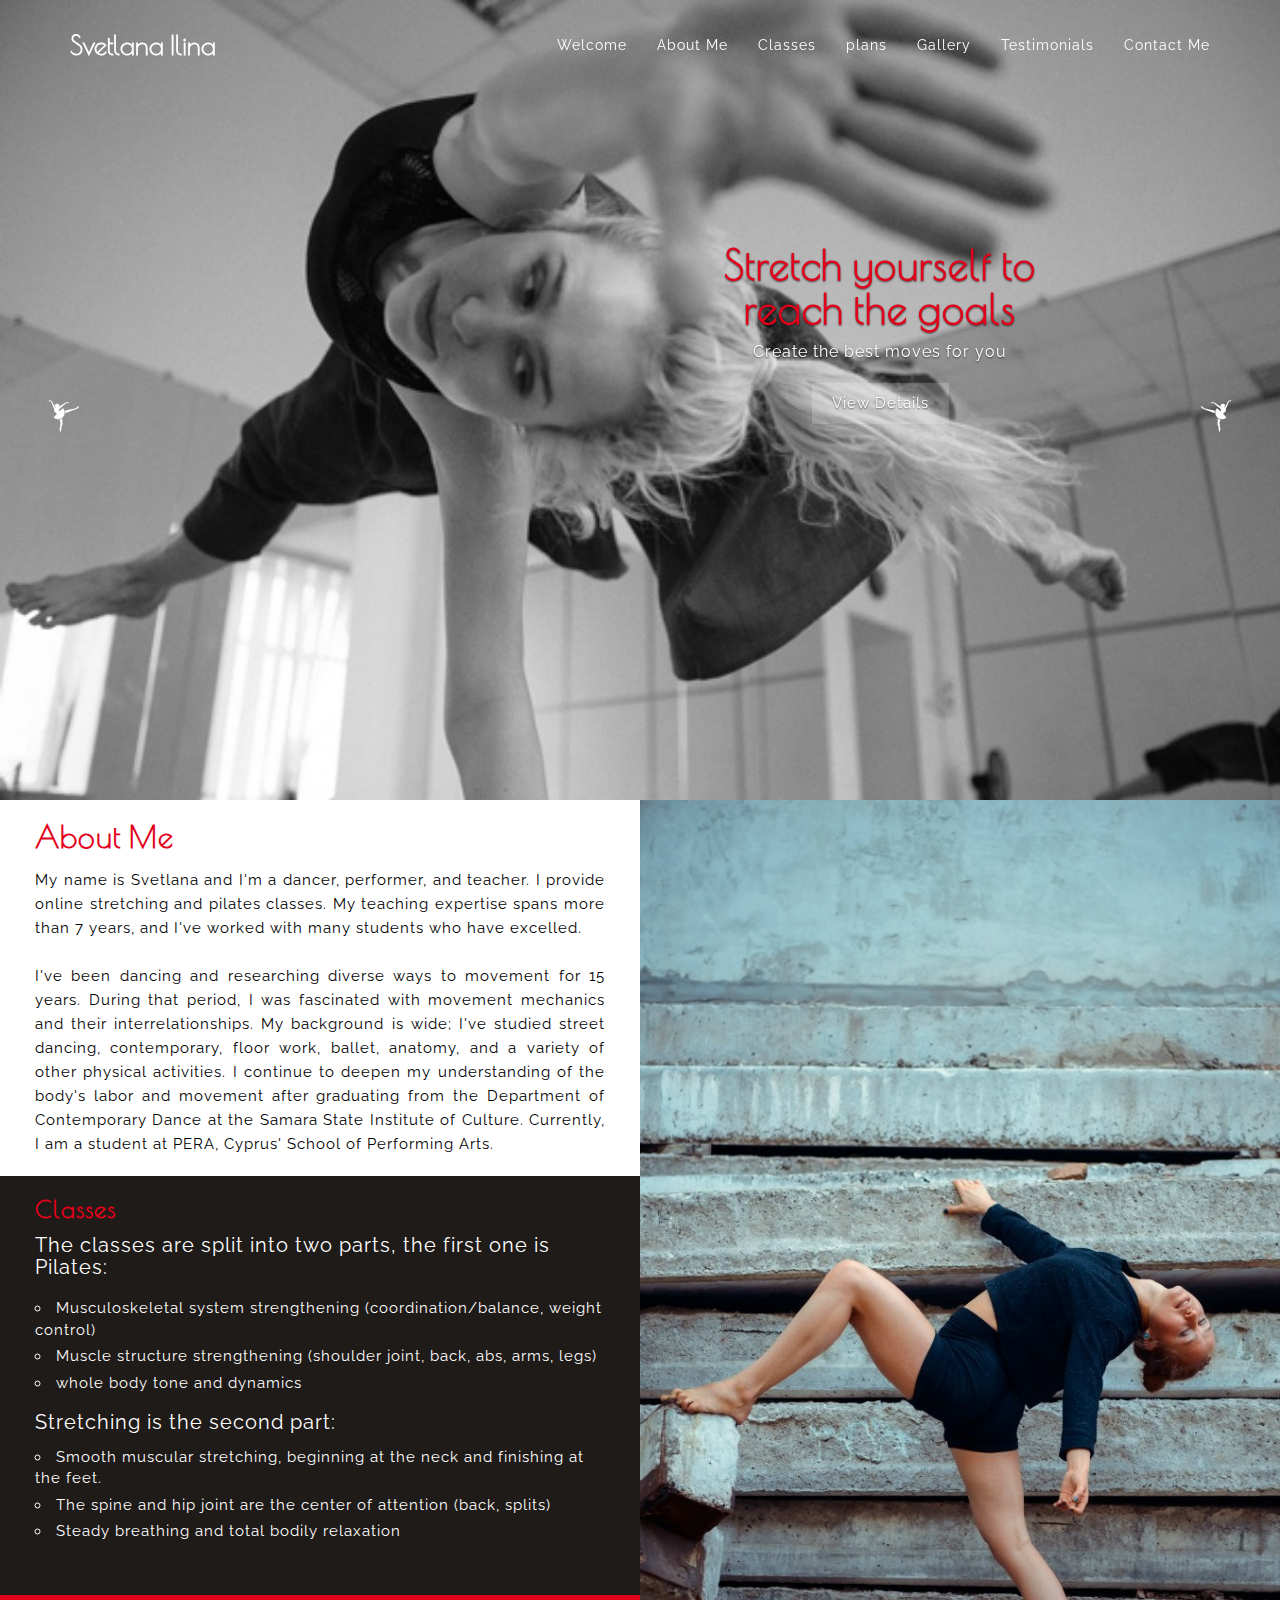
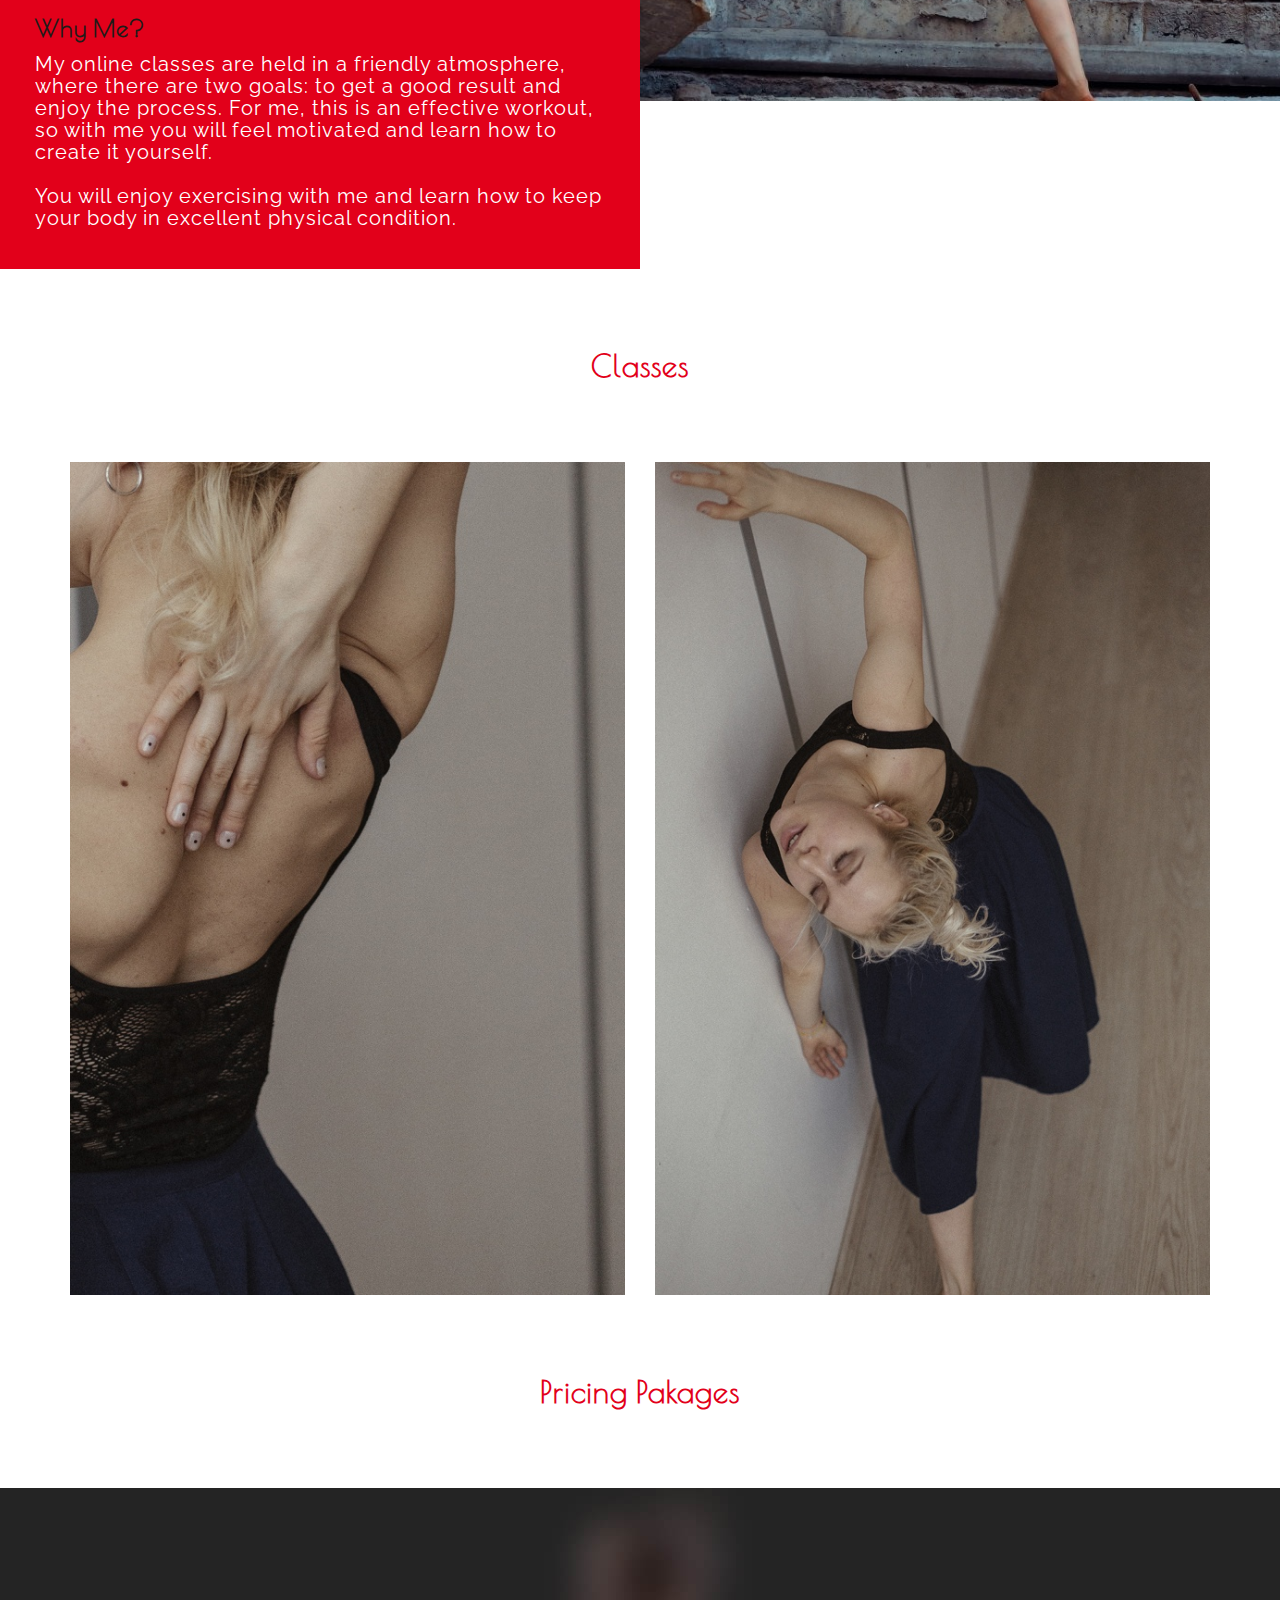
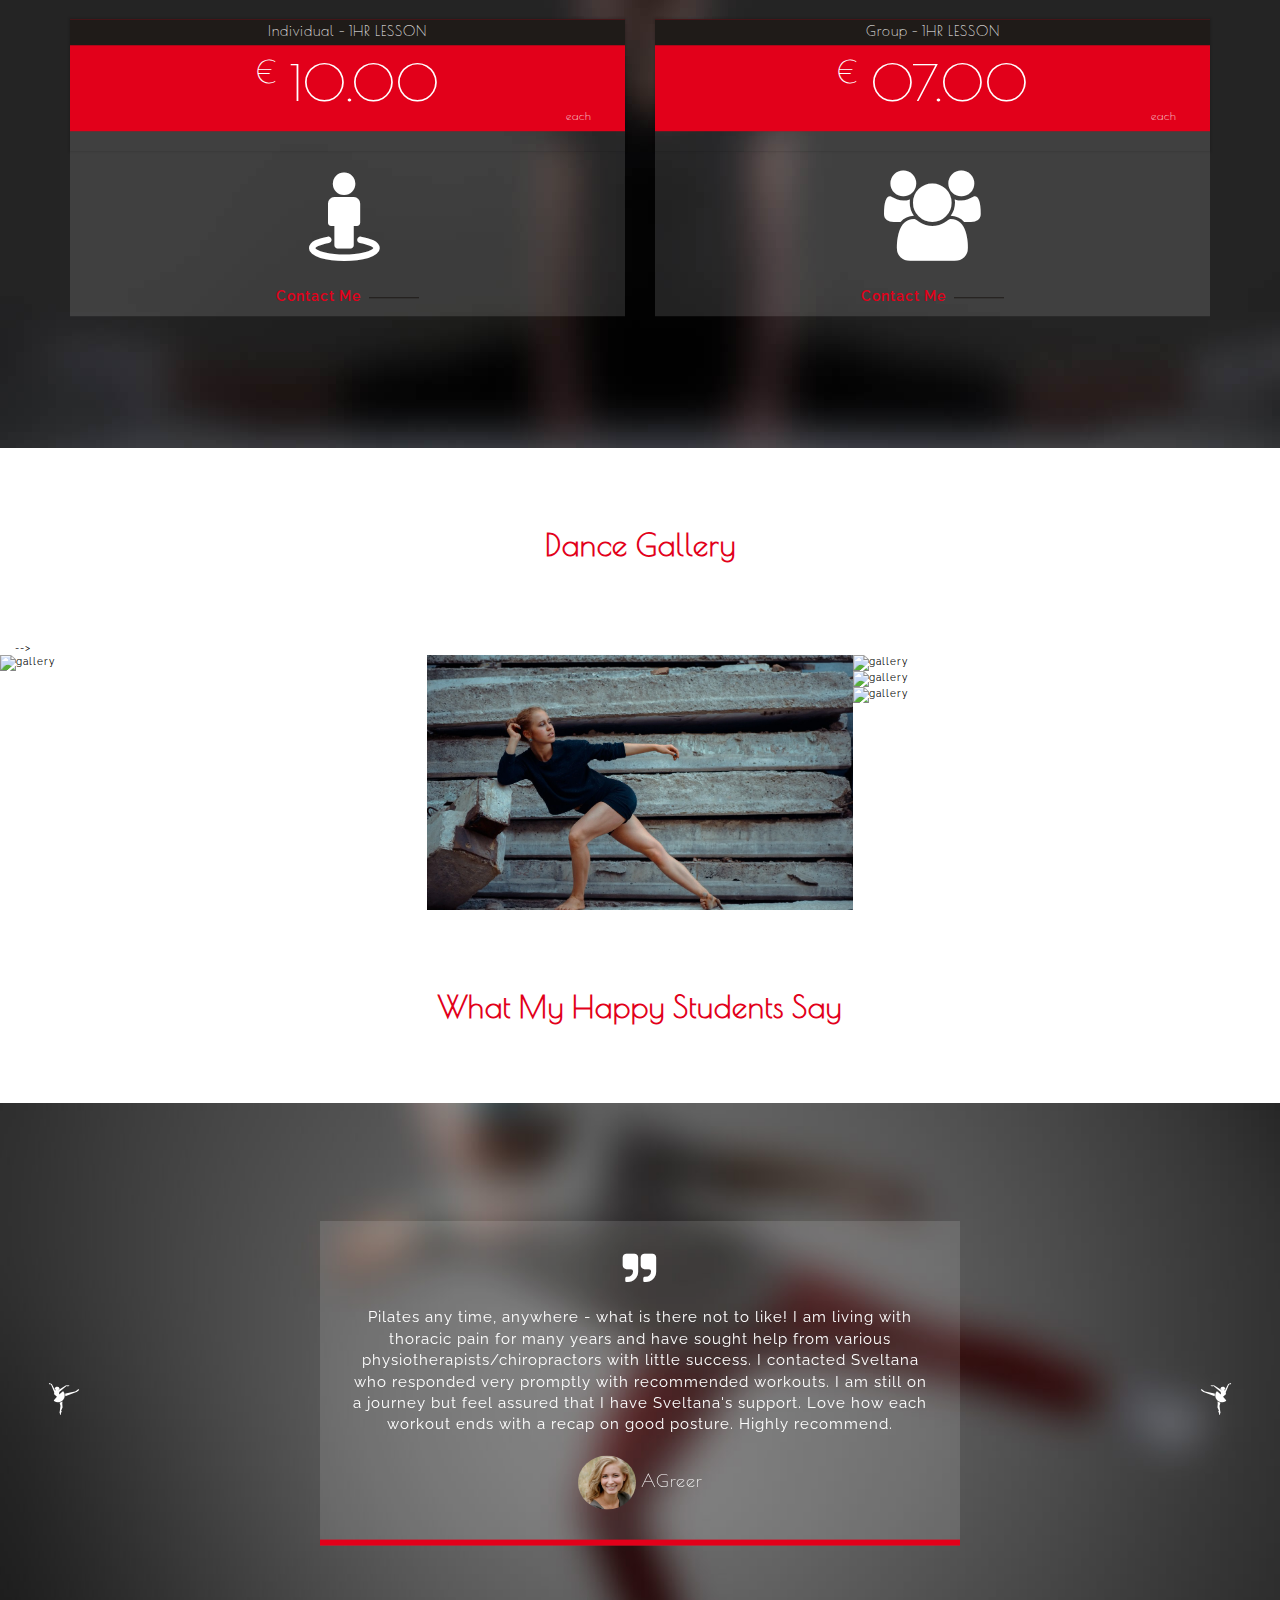
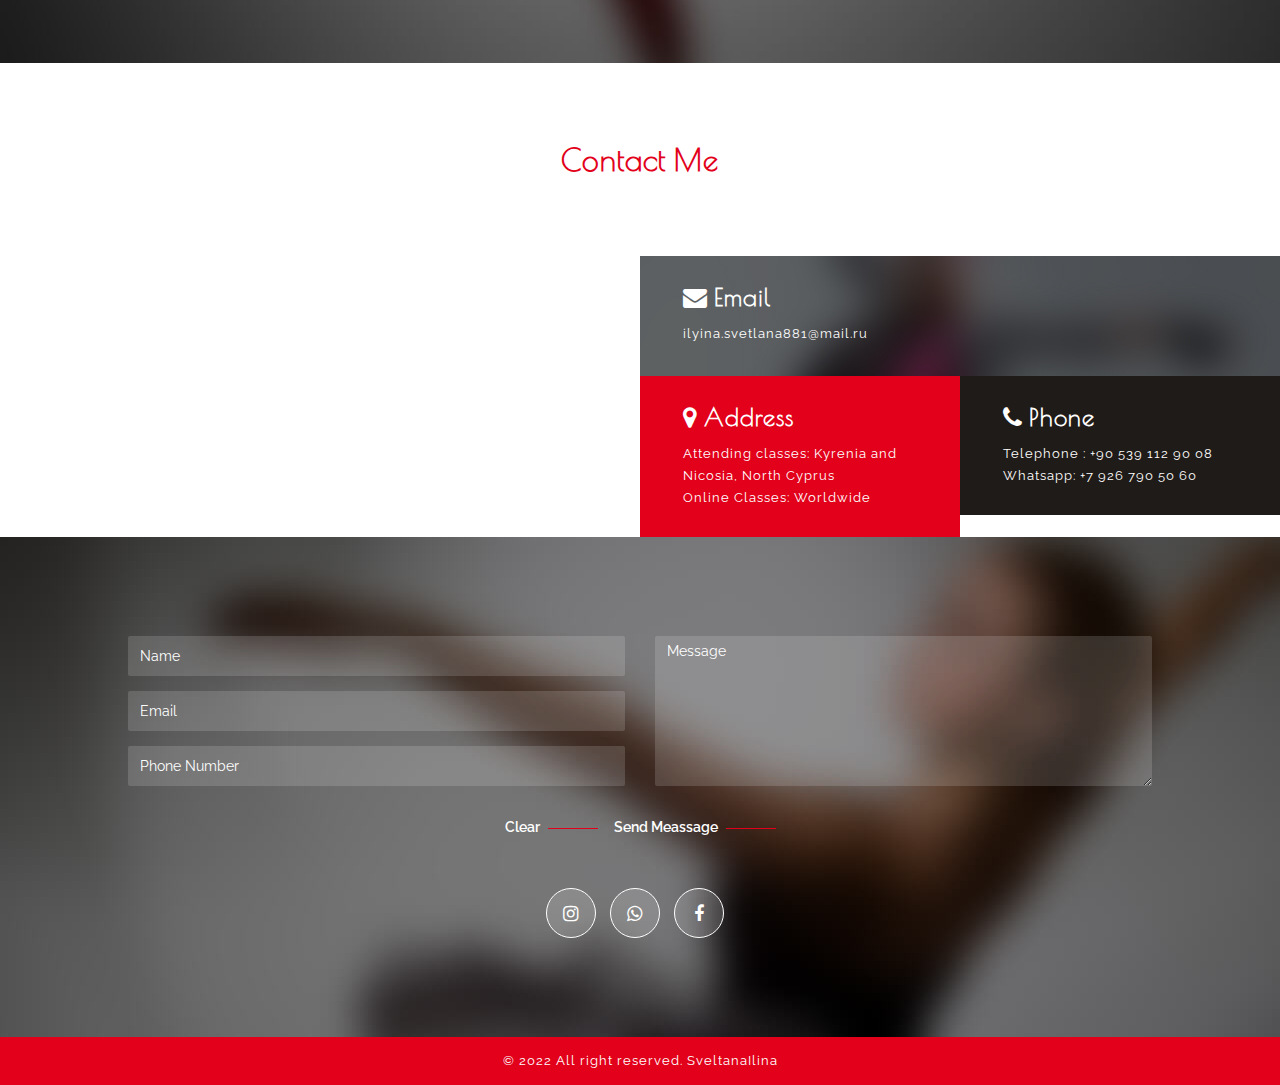
==== index.html @ 348c8605 "new change" ====
<!--Template Name: justdance
File Name: index.html
Author Name: ThemeVault
Author URI: http://www.themevault.net/
License URI: http://www.themevault.net/license/-->

<!DOCTYPE html>
<html lang="en">
    <head>
        <meta charset="utf-8">
        <meta http-equiv="X-UA-Compatible" content="IE=edge">
        <meta name="viewport" content="width=device-width, initial-scale=1.0">
        <link href="fcf-assets/css/fcf.default.css" rel="stylesheet">
        <link href="https://fonts.googleapis.com/css?family=Poiret+One|Raleway:300,400,500,600,700,800,900" rel="stylesheet"> 
        <title>Svetlana Ilina</title>
        <link rel="icon" href="favicon.png"/>
        <!-- Bootstrap core CSS -->
        <link href="css/bootstrap.min.css" rel="stylesheet">
        <!-- Custom styles for this template -->
        <link href="css/style.css" rel="stylesheet">
        <link href="css/responsive.css" rel="stylesheet">
        <link href="fonts/font-awesome/css/font-awesome.min.css" rel="stylesheet" type="text/css" />
        <link href="fonts/website-font/stylesheet.css" rel="stylesheet" type="text/css" />
        <link href="css/mislider.css" rel="stylesheet" type="text/css" />
        <link href="css/mislider-custom.css" rel="stylesheet" type="text/css" />
        <link rel="stylesheet" href="css/animate.css">
        <link rel="stylesheet" href="css/lightbox.min.css">

        <script src="js/jquery.min.js" type="text/javascript"></script>
        <script src="js/bootstrap.min.js" type="text/javascript"></script>
        <script src="js/scrolling-nav.js" type="text/javascript"></script>
        <script src="js/lightbox-plus-jquery.min.js" type="text/javascript"></script>
        <script src="js/custom.js" type="text/javascript"></script>
    </head>
    <body id="myPage" data-spy="scroll" data-target=".navbar" data-offset="60">
        <header>
            <nav class="navbar navbar-default navbar-fixed-top">
                <div class="container">
                    <div class="navigation-bar">
                        <div class="navbar-header">
                            <button type="button" class="navbar-toggle" data-toggle="collapse" data-target="#myNavbar">
                                <span class="icon-bar"></span>
                                <span class="icon-bar"></span>
                                <span class="icon-bar"></span>                        
                            </button>
                            <a class="navbar-brand" href="index.html">Svetlana Ilina</a>
                        </div>
                        <div class="collapse navbar-collapse" id="myNavbar">
                            <ul class="nav navbar-nav navbar-right">
                                <li><a href="index.html">Welcome</a></li>                               
                                <li><a href="#about">About Me</a></li>
                                <li><a href="#classes">Classes</a></li>
                                <li><a href="#plan">plans</a></li>
                                <li><a href="#gallery">Gallery</a></li> 
                                <li><a href="#testimonial">Testimonials</a></li> 
                                <li><a href="#contact">Contact Me</a></li>
                            </ul>
                        </div>
                    </div>
                </div>
            </nav>
            <div class="bgbanner" id="slider">
                <div id="carousel-example-generic" class="carousel slide" data-ride="carousel">                   
                    <div class="carousel-inner" role="listbox">
                        <div class="item active">            
                            <div class="carousel-caption">
                                <div class="related-website-details">
                                    <h3 data-wow-duration="1000ms" class="wow slideInLeft animated">Stretch yourself to reach the goals</h3>
                                    <p data-wow-duration="1000ms" class="wow slideInRight animated">Create the best moves for you</p>
                                    <a href="#classes" data-wow-duration="500ms" class="wow slideInLeft animated site-btn">View Details</a>
                                </div>
                            </div>
                        </div>
                        <div class="item">
                            <div class="carousel-caption">
                                <div class="related-website-details">
                                    <h3 data-wow-duration="1000ms" class="wow slideInLeft animated">You could be your own Spotlight</h3>
                                    <p data-wow-duration="1000ms" class="wow slideInRight animated">Learn from the Best and be Professional</p>
                                    <a href="#classes" data-wow-duration="500ms" class="wow slideInLeft animated site-btn">View Details</a>
                                </div>
                            </div>
                        </div>
                        <a class="left carousel-control" href="#carousel-example-generic" role="button" data-slide="prev">
                            <img src="images/left-arrow.png" onmouseover="this.src = 'images/left-arrow-hover.png'" onmouseout="this.src = 'images/left-arrow.png'" alt="left">
                            <span class="sr-only">Previous</span>
                        </a>
                        <a class="right carousel-control" href="#carousel-example-generic" role="button" data-slide="next">
                            <img src="images/right-arrow.png" onmouseover="this.src = 'images/right-arrow-hover.png'" onmouseout="this.src = 'images/right-arrow.png'" alt="right">
                        </a>
                    </div>
                </div>
        </header>
        <section class="about" id="about">
            <div class="container-fluid">
                <div class="row">
                    <div class="col-md-6 col-sm-12 col-xs-12">
                        <div class="about-para padding20">
                            <div class="block-heading">
                                <h2>About Me</h2>
                            </div>
                            <p style="margin-top: 15px;">My name is Svetlana and I'm a dancer, performer, and teacher.
                                I provide online stretching and pilates classes.
                                
                                My teaching expertise spans more than 7 years, and I've worked with many students who have excelled.
                                <br><br>
                                I've been dancing and researching diverse ways to movement for 15 years.
                                During that period, I was fascinated with movement mechanics and their interrelationships.
                                My background is wide; I've studied street dancing, contemporary, floor work, ballet, anatomy, and a variety of other physical activities.
                                I continue to deepen my understanding of the body's labor and movement after graduating from the Department of Contemporary Dance at the Samara State Institute of Culture.
                                Currently, I am a student at PERA, Cyprus' School of Performing Arts.
                                
                            </p>
                        </div>
                        <div class="row">
                            <div class="col-md-12 col-sm-6 col-xs-12 bgcolor-blue">
                                <div class="about-details padding20" >
                                    <h3>Classes</h3>
                                    <p>The classes are split into two parts, the first one is Pilates:
                                        ​
                                        <ul class="Pilates_list">
                                            <li>Musculoskeletal system strengthening (coordination/balance, weight control)</li>
                                            <li>Muscle structure strengthening (shoulder joint, back, abs, arms, legs)</li>
                                            <li>whole body tone and dynamics</li>
                                        </ul>
                                        <br>
                                        <span style="font-size: 20px;">Stretching is the second part:</span>
                                        
                                        <ul class="Pilates_list">
                                            <li>Smooth muscular stretching, beginning at the neck and finishing at the feet.</li>
                                            <li>The spine and hip joint are the center of attention (back, splits)</li>
                                            <li>Steady breathing and total bodily relaxation</li>
                                        </ul>
                                        </p>
                                </div>
                            </div>
                            <div class="col-md-12 col-sm-6 col-xs-12 bgcolor-red">
                                <div class="about-details padding20 " id="whyMe">
                                    <h3>Why Me?</h3>
                                    <p >
                                        My online classes are held in a friendly atmosphere, where there are two goals: to get a good result and enjoy the process. For me, this is an effective workout, so with me you will feel motivated and learn how to create it yourself.
                                        <br><br>
                                You will enjoy exercising with me and learn how to keep your body in excellent physical condition.
                                    </p>
                                        
                                    </div>
                            </div>
                        </div>
                    </div>
                    <div class="col-md-6 col-sm-12 col-xs-12 no-padding">
                        <img src="images/about.jpg" class="img-responsive" style="height: 100%;">
                    </div>
                </div>
            </div>
        </section>
        <section class="classes paddingTop-80" id="classes">
            <div class="container">
                <div class="row">
                    <div class="col-xs-12 text-center">
                        <div class="block-heading paddingbottom-80">
                            <h2>Classes</h2>
                        </div>
                    </div>
                </div>
                <div class="row">
                    
                    <div class="col-md-6 col-sm-3 col-xs-6 width-100perc marginBottom30">
                        <div class="content">
                            <div class="content-overlay"></div>
                            <div class="classes-img">
                                <img src="images/class3.jpg" alt="classes" class="img-responsive">
                            </div>
                            <div class="content-details fadeIn-top fadeIn-right">
                                <h3>Pilates</h3>
                                <p>Pilates is not about being better than someone else - It's about being better than you used to be.</p>
                            </div>  
                        </div>  
                    </div>
                    <div class="col-md-6 col-sm-3 col-xs-6 width-100perc">
                        <div class="content">
                            <div class="content-overlay"></div>
                            <div class="classes-img">
                                <img src="images/class4.jpg" alt="classes" class="img-responsive">
                            </div>
                            <div class="content-details fadeIn-top fadeIn-right">
                                <h3>Stretching</h3>
                                <p>Stretch correctly and regularly, so you will find that every movement you make becomes easier.</p>
                            </div>  
                        </div>  
                    </div>
                </div>
            </div>
        </section>
        <section class="plans paddingTop-80" id="plan">
            <div class="container-fluid">
                <div class="row">
                    <div class="col-xs-12 text-center">
                        <div class="block-heading paddingbottom-80">
                            <h2>Pricing Pakages</h2>
                        </div>
                    </div>
                </div>
                <div class="row">
                    <div class="price-banner">
                        <div class="rain-css">
                            <i class="rain"></i><i class="rain"></i><i class="rain"></i><i class="rain"></i><i class="rain"></i><i class="rain"></i><i class="rain"></i><i class="rain"></i><i class="rain"></i><i class="rain"></i><i class="rain"></i><i class="rain"></i><i class="rain"></i><i class="rain"></i><i class="rain"></i><i class="rain"></i><i class="rain"></i><i class="rain"></i><i class="rain"></i><i class="rain"></i><i class="rain"></i><i class="rain"></i><i class="rain"></i><i class="rain"></i><i class="rain"></i><i class="rain"></i><i class="rain"></i><i class="rain"></i><i class="rain"></i><i class="rain"></i><i class="rain"></i><i class="rain"></i><i class="rain"></i><i class="rain"></i><i class="rain"></i><i class="rain"></i><i class="rain"></i><i class="rain"></i><i class="rain"></i><i class="rain"></i><i class="rain"></i><i class="rain"></i><i class="rain"></i><i class="rain"></i><i class="rain"></i><i class="rain"></i><i class="rain"></i><i class="rain"></i><i class="rain"></i><i class="rain"></i><i class="rain"></i><i class="rain"></i><i class="rain"></i><i class="rain"></i><i class="rain"></i><i class="rain"></i><i class="rain"></i><i class="rain"></i><i class="rain"></i><i class="rain"></i><i class="rain"></i><i class="rain"></i><i class="rain"></i><i class="rain"></i><i class="rain"></i><i class="rain"></i><i class="rain"></i><i class="rain"></i><i class="rain"></i><i class="rain"></i><i class="rain"></i><i class="rain"></i><i class="rain"></i><i class="rain"></i><i class="rain"></i><i class="rain"></i><i class="rain"></i><i class="rain"></i><i class="rain"></i><i class="rain"></i><i class="rain"></i><i class="rain"></i><i class="rain"></i><i class="rain"></i><i class="rain"></i><i class="rain"></i><i class="rain"></i><i class="rain"></i><i class="rain"></i><i class="rain"></i><i class="rain"></i><i class="rain"></i><i class="rain"></i><i class="rain"></i><i class="rain"></i><i class="rain"></i><i class="rain"></i><i class="rain"></i><i class="rain"></i><i class="rain"></i><i class="rain"></i><i class="rain"></i><i class="rain"></i><i class="rain"></i><i class="rain"></i><i class="rain"></i><i class="rain"></i><i class="rain"></i><i class="rain"></i><i class="rain"></i><i class="rain"></i><i class="rain"></i><i class="rain"></i><i class="rain"></i><i class="rain"></i><i class="rain"></i><i class="rain"></i><i class="rain"></i><i class="rain"></i><i class="rain"></i><i class="rain"></i><i class="rain"></i><i class="rain"></i><i class="rain"></i><i class="rain"></i><i class="rain"></i><i class="rain"></i><i class="rain"></i><i class="rain"></i><i class="rain"></i><i class="rain"></i><i class="rain"></i><i class="rain"></i><i class="rain"></i><i class="rain"></i><i class="rain"></i><i class="rain"></i><i class="rain"></i><i class="rain"></i><i class="rain"></i><i class="rain"></i><i class="rain"></i><i class="rain"></i><i class="rain"></i><i class="rain"></i><i class="rain"></i><i class="rain"></i><i class="rain"></i><i class="rain"></i><i class="rain"></i>
                        </div>
                        <div class="price-table">
                            <div class="container">
                                <div class="row">
                                    
                                    
                                    <div class="col-md-6 col-sm-3 col-xs-6 marginBottom30 width-100perc">
                                        <div class="price-grid">
                                            <div class="price-block">
                                                <div class="price-gd-top">
                                                    <h4>Individual - 1HR LESSON</h4>
                                                    <h3>
                                                        <span>€</span>
                                                        10.00
                                                    </h3>
                                                    <h5>each</h5>
                                                </div>
                                                <div class="price-gd-bottom">
                                                </div>
                                            </div>
                                            <div class="price-gd-bottom">
                                                <div class="price-list">
                                                    
                                                    <h6>
                                                        <i class="fa fa-street-view" aria-hidden="true" style="font-size: 90px;"></i>
                                                    </h6>
                                                </div>
                                                <a class="site-btn2" href="https://wa.me/79267905026">Contact Me</a>
                                            </div>
                                        </div>
                                    </div>
                                    <div class="col-md-6 col-sm-3 col-xs-6 width-100perc">
                                        <div class="price-grid">
                                            <div class="price-block">
                                                <div class="price-gd-top">
                                                    <h4>Group - 1HR LESSON</h4>
                                                    <h3>
                                                        <span>€</span>
                                                        07.00
                                                    </h3>
                                                    <h5>each</h5>
                                                </div>
                                                <div class="price-gd-bottom">
                                                </div>
                                            </div>
                                            <div class="price-gd-bottom">
                                                <div class="price-list">
                                                    <h6>
                                                        <i class="fa fa-users" aria-hidden="true" style="font-size: 90px;"></i>

                                                    </h6>
                                                </div>
                                                <a class="site-btn2" href="https://wa.me/79267905026">Contact Me</a>
                                            </div>
                                        </div>
                                    </div>
                                </div>
                            </div>
                        </div>
                    </div>
                </div>
        </section>
        
        <section class="gallery paddingTop-80" id="gallery">
            <div class="container-fluid">
                <div class="row">
                    <div class="col-xs-12 text-center">
                        <div class="block-heading paddingbottom-80">
                            <h2>Dance Gallery</h2>
                        </div>
                    </div>
                </div>
                <div class="row">
                    <div class="gallery-list">
                        <div class="col-md-12 col-sm-12 col-xs-12">
                            <!-- <ul class="nav nav-tabs">
                                <!-- <li class="active"><a data-toggle="tab" href="#All">All</a></li>
                                <li><a data-toggle="tab" href="#tango">Tango Ballroom</a></li>
                                <li><a data-toggle="tab" href="#acrobat">Acrobat</a></li>
                                <li><a data-toggle="tab" href="#ballet">Ballet Ballerina</a></li>
                                <li><a data-toggle="tab" href="#hip">Hip Hop</a></li> -->
                            </ul> -->
                            <div class="tab-content">
                                <div id="All" class="tab-pane fade in active">
                                    <div class="row">
                                        <div class="col-md-4 col-sm-4 col-xs-6 no-padding width-100perc">
                                            <div class="content">
                                                <div class="content-overlay"></div>
                                                <div class="gallery-img">
                                                    <img src="images/gallery1.jpg" alt="gallery" class="img-responsive">
                                                </div>
                                                <div class="content-details fadeIn-top fadeIn-right">
                                                    <!-- <h3>Hip Hop</h3>
                                                    <p>Lorem ipsum dolor sit amet, consectetur adipiscing elit Aenean suscipit faucibus.</p> -->
                                                    <a class="example-image-link img-responsive" href="images/gallery1.jpg" data-lightbox="gallery"><i class="fa fa-plus-circle" aria-hidden="true"></i></a>
                                                </div> 
                                            </div>
                                        </div>
                                        <div class="col-md-4 col-sm-4 col-xs-6 no-padding width-100perc">
                                            <div class="content">
                                                <div class="content-overlay"></div>
                                                <div class="gallery-img">
                                                    <img src="images/gallery2.jpg" alt="gallery" class="img-responsive">
                                                </div>
                                                <div class="content-details fadeIn-top fadeIn-right">
                                                    <!-- <h3>Hip Hop</h3>
                                                    <p>Lorem ipsum dolor sit amet, consectetur adipiscing elit Aenean suscipit faucibus.</p> -->
                                                    <a class="example-image-link img-responsive" href="images/gallery2.jpg" data-lightbox="gallery"><i class="fa fa-plus-circle" aria-hidden="true"></i></a>
                                                </div> 
                                            </div>
                                        </div>
                                        <div class="col-md-4 col-sm-4 col-xs-6 no-padding width-100perc">
                                            <div class="content">
                                                <div class="content-overlay"></div>
                                                <div class="gallery-img">
                                                    <img src="images/gallery3.jpg" alt="gallery" class="img-responsive">
                                                </div>
                                                <div class="content-details fadeIn-top fadeIn-right">
                                                    <!-- <h3>Hip Hop</h3>
                                                    <p>Lorem ipsum dolor sit amet, consectetur adipiscing elit Aenean suscipit faucibus.</p> -->
                                                    <a class="example-image-link img-responsive" href="images/gallery3.jpg" data-lightbox="gallery"><i class="fa fa-plus-circle" aria-hidden="true"></i></a>
                                                </div> 
                                            </div>
                                        </div>
                                        <div class="col-md-4 col-sm-4 col-xs-6 no-padding width-100perc">
                                            <div class="content">
                                                <div class="content-overlay"></div>
                                                <div class="gallery-img">
                                                    <img src="images/gallery4.jpg" alt="gallery" class="img-responsive">
                                                </div>
                                                <div class="content-details fadeIn-top fadeIn-right">
                                                    <!-- <h3>Hip Hop</h3>
                                                    <p>Lorem ipsum dolor sit amet, consectetur adipiscing elit Aenean suscipit faucibus.</p> -->
                                                    <a class="example-image-link img-responsive" href="images/gallery4.jpg" data-lightbox="gallery"><i class="fa fa-plus-circle" aria-hidden="true"></i></a>
                                                </div> 
                                            </div>
                                        </div>
                                        <div class="col-md-4 col-sm-4 col-xs-6 no-padding width-100perc">
                                            <div class="content">
                                                <div class="content-overlay"></div>
                                                <div class="gallery-img">
                                                    <img src="images/gallery5.jpg" alt="gallery" class="img-responsive">
                                                </div>
                                                <div class="content-details fadeIn-top fadeIn-right">
                                                    <!-- <h3>Hip Hop</h3>
                                                    <p>Lorem ipsum dolor sit amet, consectetur adipiscing elit Aenean suscipit faucibus.</p> -->
                                                    <a class="example-image-link img-responsive" href="images/gallery5.jpg" data-lightbox="gallery"><i class="fa fa-plus-circle" aria-hidden="true"></i></a>
                                                </div> 
                                            </div>
                                        </div>
                                        
                                    </div>
                                </div>
                                <div id="tango" class="tab-pane fade">
                                    <div class="row">
                                        <div class="col-md-4 col-sm-4 col-xs-6 no-padding width-100perc">
                                            <div class="content">
                                                <div class="content-overlay"></div>
                                                <div class="gallery-img">
                                                    <img src="images/gallery3.jpg" alt="gallery" class="img-responsive">
                                                </div>
                                                <div class="content-details fadeIn-top fadeIn-right">
                                                    <!-- <h3>Tango Ballroom</h3>
                                                    <p>Lorem ipsum dolor sit amet, consectetur adipiscing elit Aenean suscipit faucibus.</p> -->
                                                    <a class="example-image-link img-responsive" href="images/gallery3-3.jpg" data-lightbox="gallery"><i class="fa fa-plus-circle" aria-hidden="true"></i></a>
                                                </div> 
                                            </div>
                                        </div>
                                        <div class="col-md-4 col-sm-4 col-xs-6 no-padding width-100perc">
                                            <div class="content">
                                                <div class="content-overlay"></div>
                                                <div class="gallery-img">
                                                    <img src="images/gallery5.jpg" alt="gallery" class="img-responsive">
                                                </div>
                                                <div class="content-details fadeIn-top fadeIn-right">
                                                    <!-- <h3>Tango Ballroom</h3>
                                                    <p>Lorem ipsum dolor sit amet, consectetur adipiscing elit Aenean suscipit faucibus.</p> -->
                                                    <a class="example-image-link img-responsive" href="images/gallery5-5.jpg" data-lightbox="gallery"><i class="fa fa-plus-circle" aria-hidden="true"></i></a>
                                                </div> 
                                            </div>
                                        </div>
                                    </div>
                                </div>
                                <div id="acrobat" class="tab-pane fade">
                                    <div class="row">
                                        <div class="col-md-4 col-sm-4 col-xs-6 no-padding width-100perc">
                                            <div class="content">
                                                <div class="content-overlay"></div>
                                                <div class="gallery-img">
                                                    <img src="images/gallery4.jpg" alt="gallery" class="img-responsive">
                                                </div>
                                                <div class="content-details fadeIn-top fadeIn-right">
                                                    <!-- <h3>Acrobat</h3>
                                                    <p>Lorem ipsum dolor sit amet, consectetur adipiscing elit Aenean suscipit faucibus.</p> -->
                                                    <a class="example-image-link img-responsive" href="images/gallery4-4.jpg" data-lightbox="gallery"><i class="fa fa-plus-circle" aria-hidden="true"></i></a>
                                                </div> 
                                            </div>
                                        </div>
                                        <div class="col-md-4 col-sm-4 col-xs-6 no-padding width-100perc">
                                            <div class="content">
                                                <div class="content-overlay"></div>
                                                <div class="gallery-img">
                                                    <img src="images/gallery6.jpg" alt="gallery" class="img-responsive">
                                                </div>
                                                <div class="content-details fadeIn-top fadeIn-right">
                                                    <!-- <h3>Acrobat</h3>
                                                    <p>Lorem ipsum dolor sit amet, consectetur adipiscing elit Aenean suscipit faucibus.</p> -->
                                                    <a class="example-image-link img-responsive" href="images/gallery6-6.jpg" data-lightbox="gallery"><i class="fa fa-plus-circle" aria-hidden="true"></i></a>
                                                </div> 
                                            </div>
                                        </div>
                                    </div>
                                </div>
                                <div id="ballet" class="tab-pane fade">
                                    <div class="row">
                                        <div class="col-md-4 col-sm-4 col-xs-6 no-padding width-100perc">
                                            <div class="content">
                                                <div class="content-overlay"></div>
                                                <div class="gallery-img">
                                                    <img src="images/gallery2.jpg" alt="gallery" class="img-responsive">
                                                </div>
                                                <div class="content-details fadeIn-top fadeIn-right">
                                                    <!-- <h3>Ballet Ballerina</h3>
                                                    <p>Lorem ipsum dolor sit amet, consectetur adipiscing elit Aenean suscipit faucibus.</p> -->
                                                    <a class="example-image-link img-responsive" href="images/gallery2-2.jpg" data-lightbox="gallery"><i class="fa fa-plus-circle" aria-hidden="true"></i></a>
                                                </div> 
                                            </div>
                                        </div>
                                    </div>
                                </div>
                                <div id="hip" class="tab-pane fade">
                                    <div class="row">
                                        <div class="col-md-4 col-sm-4 col-xs-6 no-padding width-100perc">
                                            <div class="content">
                                                <div class="content-overlay"></div>
                                                <div class="gallery-img">
                                                    <img src="images/gallery1.jpg" alt="gallery" class="img-responsive">
                                                </div>
                                                <div class="content-details fadeIn-top fadeIn-right">
                                                    <!-- <h3>Hip Hop</h3>
                                                    <p>Lorem ipsum dolor sit amet, consectetur adipiscing elit Aenean suscipit faucibus.</p> -->
                                                    <a class="example-image-link img-responsive" href="images/gallery1-1.jpg" data-lightbox="gallery"><i class="fa fa-plus-circle" aria-hidden="true"></i></a>
                                                </div> 
                                            </div>
                                        </div>
                                    </div>
                                </div>
                            </div>
                        </div>
                    </div>
                </div>
            </div>
        </section>
        <section class="testimonial paddingTop-80" id="testimonial">
            <div class="container-fluid">
                <div class="row">
                    <div class="col-xs-12 text-center">
                        <div class="block-heading paddingbottom-80">
                            <h2>What My Happy Students Say</h2>
                        </div>
                    </div>
                </div>
                <div class="row">
                    <div class="testimonial-banner">
                        <div class="rain-css">
                            <i class="rain"></i><i class="rain"></i><i class="rain"></i><i class="rain"></i><i class="rain"></i><i class="rain"></i><i class="rain"></i><i class="rain"></i><i class="rain"></i><i class="rain"></i><i class="rain"></i><i class="rain"></i><i class="rain"></i><i class="rain"></i><i class="rain"></i><i class="rain"></i><i class="rain"></i><i class="rain"></i><i class="rain"></i><i class="rain"></i><i class="rain"></i><i class="rain"></i><i class="rain"></i><i class="rain"></i><i class="rain"></i><i class="rain"></i><i class="rain"></i><i class="rain"></i><i class="rain"></i><i class="rain"></i><i class="rain"></i><i class="rain"></i><i class="rain"></i><i class="rain"></i><i class="rain"></i><i class="rain"></i><i class="rain"></i><i class="rain"></i><i class="rain"></i><i class="rain"></i><i class="rain"></i><i class="rain"></i><i class="rain"></i><i class="rain"></i><i class="rain"></i><i class="rain"></i><i class="rain"></i><i class="rain"></i><i class="rain"></i><i class="rain"></i><i class="rain"></i><i class="rain"></i><i class="rain"></i><i class="rain"></i><i class="rain"></i><i class="rain"></i><i class="rain"></i><i class="rain"></i><i class="rain"></i><i class="rain"></i><i class="rain"></i><i class="rain"></i><i class="rain"></i><i class="rain"></i><i class="rain"></i><i class="rain"></i><i class="rain"></i><i class="rain"></i><i class="rain"></i><i class="rain"></i><i class="rain"></i><i class="rain"></i><i class="rain"></i><i class="rain"></i><i class="rain"></i><i class="rain"></i><i class="rain"></i><i class="rain"></i><i class="rain"></i><i class="rain"></i><i class="rain"></i><i class="rain"></i><i class="rain"></i><i class="rain"></i><i class="rain"></i><i class="rain"></i><i class="rain"></i><i class="rain"></i><i class="rain"></i><i class="rain"></i><i class="rain"></i><i class="rain"></i><i class="rain"></i><i class="rain"></i><i class="rain"></i><i class="rain"></i><i class="rain"></i><i class="rain"></i><i class="rain"></i><i class="rain"></i><i class="rain"></i><i class="rain"></i><i class="rain"></i><i class="rain"></i><i class="rain"></i><i class="rain"></i><i class="rain"></i><i class="rain"></i><i class="rain"></i><i class="rain"></i><i class="rain"></i><i class="rain"></i><i class="rain"></i><i class="rain"></i><i class="rain"></i><i class="rain"></i><i class="rain"></i><i class="rain"></i><i class="rain"></i><i class="rain"></i><i class="rain"></i><i class="rain"></i><i class="rain"></i><i class="rain"></i><i class="rain"></i><i class="rain"></i><i class="rain"></i><i class="rain"></i><i class="rain"></i><i class="rain"></i><i class="rain"></i><i class="rain"></i><i class="rain"></i><i class="rain"></i><i class="rain"></i><i class="rain"></i><i class="rain"></i><i class="rain"></i><i class="rain"></i><i class="rain"></i><i class="rain"></i><i class="rain"></i><i class="rain"></i><i class="rain"></i><i class="rain"></i><i class="rain"></i><i class="rain"></i><i class="rain"></i><i class="rain"></i><i class="rain"></i>
                        </div>
                        <div class="testimonial-box">
                            <div class="container">
                                <div class="row">
                                    <div id="testimonial-Carousel" class="carousel slide" data-ride="carousel">
                                        <!-- Wrapper for slides -->
                                        <div class="carousel-inner">
                                            <div class="item active">
                                                <div class="client-list">
                                                    <div class=" client-info">
                                                        <div class="client-img">
                                                            <i class="fa fa-quote-right"></i>
                                                        </div>
                                                        <p>Pilates any time, anywhere - what is there not to like!
                                                            I am living with thoracic pain for many years and have sought help from various physiotherapists/chiropractors with little success. I contacted Sveltana who responded very promptly with recommended workouts. I am still on a journey but feel assured that I have Sveltana's support. Love how each workout ends with a recap on good posture. Highly recommend.</p>
                                                        <h4>
                                                            <img src="images/client1.jpg" class="img-circle" alt="client">
                                                            AGreer
                                                        </h4>
                                                    </div>
                                                </div>
                                            </div>

                                            <div class="item">
                                                <div class="client-list">
                                                    <div class=" client-info">
                                                        <div class="client-img">
                                                            <i class="fa fa-quote-right"></i>
                                                        </div>
                                                        <p>Finding Sveltana Ilina has been a life changing experience for me. To have a strong, pain free back has truly been transformational. I am more confident and can do far more. Thank you.</p>
                                                        <h4>
                                                            <img src="images/client3.jpg" class="img-circle" alt="client">
                                                            Garry Biggins
                                                        </h4>
                                                    </div>
                                                </div>
                                            </div>
                                            <div class="item">
                                                <div class="client-list">
                                                    <div class=" client-info">
                                                        <div class="client-img">
                                                            <i class="fa fa-quote-right"></i>
                                                        </div>
                                                        <p>Sveltana Ilina's sessions have been really beneficial for developing my pelvic stability and toning muscles, core and all over body benefit. These classes offer a good range of challenge whatever ability so you can tailor it to suit you. All over benefit for mind and body and well being!</p>
                                                        <h4>
                                                            <img src="images/client4.jpg" class="img-circle" alt="client">
                                                            Elizabeth W
                                                        </h4>
                                                    </div>
                                                </div>
                                            </div>
                                            <div class="item">
                                                <div class="client-list">
                                                    <div class=" client-info">
                                                        <div class="client-img">
                                                            <i class="fa fa-quote-right"></i>
                                                        </div>
                                                        <p>I have had constant back pain for quite a few years now. Since I started having sessions with Sveltana I barely even notice it anymore, I can’t recommend Sveltana enough. I recommend it to anyone who has back troubles.</p>
                                                        <h4>
                                                            <img src="images/client2.jpg" class="img-circle" alt="client">
                                                            Voranika
                                                        </h4>
                                                    </div>
                                                </div>
                                            </div>
                                        </div>

                                        <!-- Left and right controls -->
                                        <a class="left carousel-control" href="#testimonial-Carousel" role="button" data-slide="prev">
                                            <img src="images/left-arrow.png" onmouseover="this.src = 'images/left-arrow-hover.png'" onmouseout="this.src = 'images/left-arrow.png'" alt="left">
                                            <span class="sr-only">Previous</span>
                                        </a>
                                        <a class="right carousel-control" href="#testimonial-Carousel" role="button" data-slide="next">
                                            <img src="images/right-arrow.png" onmouseover="this.src = 'images/right-arrow-hover.png'" onmouseout="this.src = 'images/right-arrow.png'" alt="right">
                                        </a>
                                    </div>
                                </div>
                            </div>
                        </div>
                    </div>
                </div>
        </section>
        <section class="contact paddingTop-80" id="contact">
            <div class="container-fluid">
                <div class="row">
                    <div class="col-xs-12 text-center">
                        <div class="block-heading paddingbottom-80">
                            <h2>Contact Me</h2>
                        </div>
                    </div>
                </div>
                <div class="row">
                    <div class="col-md-6 col-sm-12 col-xs-12 no-padding">
                        <div class="map">
                            <iframe src="https://www.google.com/maps/embed?pb=!1m18!1m12!1m3!1d416719.47863284964!2d33.295491899999995!3d35.315399449999994!2m3!1f0!2f0!3f0!3m2!1i1024!2i768!4f13.1!3m3!1m2!1s0x14de0dbe1f962d29%3A0xd3d22dab0be5118f!2sKyrenia%20District!5e0!3m2!1sen!2s!4v1651838625160!5m2!1sen!2s"  frameborder="0" style="border:0" allowfullscreen></iframe>
                        </div>
                    </div>
                    <div class="col-md-6 col-sm-12 col-xs-12">
                        <div class="contact-box">
                            <div class="row">
                                <div class="col-md-12 col-sm-12 col-xs-12 email-banner">
                                    <div class="contact-list">
                                        <h3>
                                            <i class="fa fa-envelope" aria-hidden="true"></i>
                                            Email
                                        </h3>
                                        <a href="mailto:ilyina.svetlana881@mail.ru">ilyina.svetlana881@mail.ru</a>
                                        
                                    </div>
                                </div>
                                <div class="col-md-6 col-sm-6 col-xs-6 bgcolor-red width-100">
                                    <div class="contact-list">
                                        <div class="left-box">
                                            <h3>
                                                <i class="fa fa-map-marker" aria-hidden="true"></i>
                                                Address
                                            </h3>
                                            <p>Attending classes: Kyrenia and Nicosia, North Cyprus</p>
                                            <p>Online Classes: Worldwide</p>
                                            
                                        </div>
                                    </div>
                                </div>
                                <div class="col-md-6 col-sm-6 col-xs-6 bgcolor-blue width-100">
                                    <div class="contact-list">
                                        <div class="right-box">
                                            <h3>
                                                <i class="fa fa-phone" aria-hidden="true"></i>
                                                Phone
                                            </h3>
                                            <a href="tel:+905391129008">Telephone : +90 539 112 90 08</a>
                                            <a href="https://wa.me/79267905026">Whatsapp: +7 926 790 50 60</a>
                                            
                                        </div>
                                    </div>
                                </div>
                            </div>
                        </div>
                    </div>
                </div>
                <div class="row">
                    <div class="contact-banner">
                        <div class="rain-css">
                            <i class="rain"></i><i class="rain"></i><i class="rain"></i><i class="rain"></i><i class="rain"></i><i class="rain"></i><i class="rain"></i><i class="rain"></i><i class="rain"></i><i class="rain"></i><i class="rain"></i><i class="rain"></i><i class="rain"></i><i class="rain"></i><i class="rain"></i><i class="rain"></i><i class="rain"></i><i class="rain"></i><i class="rain"></i><i class="rain"></i><i class="rain"></i><i class="rain"></i><i class="rain"></i><i class="rain"></i><i class="rain"></i><i class="rain"></i><i class="rain"></i><i class="rain"></i><i class="rain"></i><i class="rain"></i><i class="rain"></i><i class="rain"></i><i class="rain"></i><i class="rain"></i><i class="rain"></i><i class="rain"></i><i class="rain"></i><i class="rain"></i><i class="rain"></i><i class="rain"></i><i class="rain"></i><i class="rain"></i><i class="rain"></i><i class="rain"></i><i class="rain"></i><i class="rain"></i><i class="rain"></i><i class="rain"></i><i class="rain"></i><i class="rain"></i><i class="rain"></i><i class="rain"></i><i class="rain"></i><i class="rain"></i><i class="rain"></i><i class="rain"></i><i class="rain"></i><i class="rain"></i><i class="rain"></i><i class="rain"></i><i class="rain"></i><i class="rain"></i><i class="rain"></i><i class="rain"></i><i class="rain"></i><i class="rain"></i><i class="rain"></i><i class="rain"></i><i class="rain"></i><i class="rain"></i><i class="rain"></i><i class="rain"></i><i class="rain"></i><i class="rain"></i><i class="rain"></i><i class="rain"></i><i class="rain"></i><i class="rain"></i><i class="rain"></i><i class="rain"></i><i class="rain"></i><i class="rain"></i><i class="rain"></i><i class="rain"></i><i class="rain"></i><i class="rain"></i><i class="rain"></i><i class="rain"></i><i class="rain"></i><i class="rain"></i><i class="rain"></i><i class="rain"></i><i class="rain"></i><i class="rain"></i><i class="rain"></i><i class="rain"></i><i class="rain"></i><i class="rain"></i><i class="rain"></i><i class="rain"></i><i class="rain"></i><i class="rain"></i><i class="rain"></i><i class="rain"></i><i class="rain"></i><i class="rain"></i><i class="rain"></i><i class="rain"></i><i class="rain"></i><i class="rain"></i><i class="rain"></i><i class="rain"></i><i class="rain"></i><i class="rain"></i><i class="rain"></i><i class="rain"></i><i class="rain"></i><i class="rain"></i><i class="rain"></i><i class="rain"></i><i class="rain"></i><i class="rain"></i><i class="rain"></i><i class="rain"></i><i class="rain"></i><i class="rain"></i><i class="rain"></i><i class="rain"></i><i class="rain"></i><i class="rain"></i><i class="rain"></i><i class="rain"></i><i class="rain"></i><i class="rain"></i><i class="rain"></i><i class="rain"></i><i class="rain"></i><i class="rain"></i><i class="rain"></i><i class="rain"></i><i class="rain"></i><i class="rain"></i><i class="rain"></i><i class="rain"></i><i class="rain"></i><i class="rain"></i><i class="rain"></i><i class="rain"></i><i class="rain"></i><i class="rain"></i>
                        </div>
                        <div class="container">
                            <div class="contact-form">
                                <form name="sentMessage" action="https://formspree.io/f/mknypdjg" id="contactForm" method="POST">
                                    <div class="row">
                                        <div class="contact-menu">
                                            <div class="col-md-6 col-sm-6 col-xs-12">
                                                <div class="form-group">
                                                    <input type="text" id="name" class="form-control placeholder-fix" placeholder="Name" required="" aria-invalid="false">
                                                </div>
                                                <div class="form-group">
                                                    <input type="email" id="contact" class="form-control placeholder-fix" placeholder="Email" required="">
                                                </div>
                                                <div class="form-group">
                                                    <input type="text" id="email" class="form-control placeholder-fix" placeholder="Phone Number" required="">
                                                </div>
                                            </div>
                                            <div class="col-md-6 col-sm-6 col-xs-12">
                                                <div class="form-group">
                                                    <textarea name="message" id="message" class="form-control placeholder-fix" rows="5" placeholder="Message" required="" aria-invalid="false"></textarea>
                                                    <p class="help-block text-danger"></p>
                                                </div>
                                            </div>
                                            <div class="col-md-12 col-sm-12 col-xs-12">
                                                <div class="buttons text-center">
                                                    <button type="reset" class="site-btn3">Clear</button>
                                                    <button type="submit" class="site-btn3">Send Meassage</button>
                                                </div>
                                            </div>
                                        </div>
                                    </div>
                                </form>
                                <div class="social-icons">
                                    <ul class="social-icon-list">
                                        
                                       
                                        <li>
                                            <a href="https://instagram.com/heysiaaa_?igshid=YmMyMTA2M2Y=">
                                                <i class="fa fa-instagram"></i>
                                            </a>
                                        </li>
                                        <li>
                                            <a href="https://wa.me/79267905026">
                                                <i class="fa fa-whatsapp"></i>
                                            </a>
                                        </li>
                                        <li>
                                            <a href="#">
                                                <i class="fa fa-facebook"></i>
                                            </a>
                                        </li>
                                    </ul>
                                </div>
                            </div>
                        </div>
                    </div>
                </div>
            </div>
        </section>
        <footer>
            <div class="copyright bgcolor-red">
                <!--Do not remove Backlink from footer of the template. To remove it you can purchase the Backlink-->
                &copy; 2022 All right reserved. SveltanaIlina</a>
            </div>
        </footer>
        <script src="js/wow.min.js"></script>
        <script src="js/mislider.js" type="text/javascript"></script>
        <script>
                                                var wow = new WOW({
                                                    boxClass: 'wow',
                                                    animateClass: 'animated',
                                                    offset: 120,
                                                    mobile: false,
                                                    live: true
                                                }
                                                );
                                                wow.init();
        </script> 
        <script type="text/javascript">
            jQuery(function ($) {
                var slider = $('.mis-stage').miSlider({
                    stageHeight: 550,
                    slidesOnStage: false,
                    slidePosition: 'center',
                    slideStart: 'mid',
                    slideScaling: 550,
                    offsetV: -5,
                    centerV: true,
                    navButtonsOpacity: 1,
                    slideWidth: 700,
                    slideHeight: 600,
                });
            });
        </script>
        <a id="back-to-top" class="scrollTop back-to-top" href="javascript:void(0);" style="display: none;">
            <i class="tv-bounce fa fa-angle-double-up"></i>
        </a>
    </body>
</html>
---- css/style.css ----
/*
Template Name: justdance
File Name: style.css
Author Name: ThemeVault
Author URI: http://www.themevault.net/
License URI: http://www.themevault.net/license/
*/

html {
    margin: 0;
    padding: 0;
}
body {
    font-family: 'Raleway', sans-serif;  
    margin: 0;
    padding: 0;
    color: #000;
    font-size:100%;
    letter-spacing: 1px;
}
textarea:focus, input:focus, select:focus, select:active{
    outline: none;
    box-shadow:none;
}
.form-control:focus {
    box-shadow: none;
    outline: 0 none;
}
textarea:focus,textArea:focus,
input[type="text"]:focus,
input[type="password"]:focus,
input[type="datetime"]:focus,
input[type="datetime-local"]:focus,
input[type="date"]:focus,
input[type="month"]:focus,
input[type="time"]:focus,
input[type="week"]:focus,
input[type="number"]:focus,
input[type="email"]:focus,
input[type="url"]:focus,
input[type="search"]:focus,
input[type="tel"]:focus,
input[type="color"]:focus,
.uneditable-input:focus {   
    border-color: none;
    box-shadow: none !important;
    outline: 0 none;
    border-color: #000 !important;
}
button,
input,
optgroup,
select,
textarea {
    color: inherit;
    font: inherit;
    margin: 0;
}
button:active,
button:focus {
    outline: none !important;
    text-decoration: none;
}
a, button {
    text-decoration: none;
    cursor: pointer;
}
a {
    color: inherit;
}
a, .site-btn{
    transition: all 0.3s ease;
}
a:hover,
a:active,
a:focus {
    color: inherit;
    outline: none !important;
    text-decoration: none;
}
ul{
    margin: 0;
    padding: 0;
}
ul li{
    list-style: none;
}
h1,h2,h3,h4,h5,h6,p{
    margin: 0;
}
h1,h2,h3,h4,h5,h6, .navbar-brand, .gallery-list .nav-tabs{
    font-family: 'Poiret One', cursive;
}
.placeholder-fix:focus::-webkit-input-placeholder  {color:transparent !important; }
.placeholder-fix:focus::-moz-placeholder   {color:transparent !important;}
.placeholder-fix:-moz-placeholder   {color:transparent !important;}
.bgcolor-blue{
    background: #1F1B18;
}
.bgcolor-red{
    background: #e2001a;
}
.no-padding{
    padding: 0;
}
.paddingTop-80{
    padding-top: 80px;
}
.paddingbottom-80{
    padding-bottom: 80px;
}
.padding20{
    padding: 20px;
}
#carousel-example-generic{
    background: rgba(0, 0, 0, 0) url("../images/banner.jpg") no-repeat scroll center top / cover ;
    height: 800px;
    position: relative;
}
.navbar {
    border: medium none;
    border-radius: 0;
    background: transparent;
    padding: 20px 0;
}
.navbar-default .navbar-brand {
    color: #fff;
    font-size: 26px;
    font-weight: 600;
    letter-spacing: 0;
}
.navbar-nav > li > a {
    font-size: 14px;
    color: #fff !important;
}
.navbar-default .navbar-nav > .active > a, .navbar-default .navbar-nav > .active > a:focus, .navbar-default .navbar-nav > .active > a:hover, .navbar-nav > li > a:hover {
    background-color: transparent;
    color: #e2001a !important;
}
#carousel-example-generic .carousel-inner .item{
    background-position: center center;
    background-size: cover;
    height: 800px;
    width: 100%;
}
#carousel-example-generic .carousel-caption {
    left: 0;
    padding-bottom: 30px;
    right: 0;
    top: 5%;
}
#carousel-example-generic .carousel-indicators {
    bottom: 10px;
    left: inherit;
    margin: 0;
    right: 30px;
    top: 50%;
    width: 0;
}
#carousel-example-generic .carousel-caption h3 {
    margin-top: -5px;
}
#carousel-example-generic .carousel-caption h3 {
    color: #e2001a;
    font-size: 40px;
    font-weight: 600;
    margin-top: -5px;
}
#carousel-example-generic .carousel-caption p {
    font-size: 16px;
    line-height: 22px;
    margin: 10px 0 20px;
}
.related-website-details {
    left: 75%;
    position: absolute;
    top: 40%;
    transform: translate(-75%, -50%);
}
#carousel-example-generic .carousel-control.left, #testimonial-Carousel .carousel-control.left{
    background-image: none;
}
#carousel-example-generic .carousel-control.right, #testimonial-Carousel .carousel-control.right{
    background-image: none;
}
#carousel-example-generic .carousel-control, #testimonial-Carousel .carousel-control{
    opacity: 1;
    top: 50%;
    width:10%;
}
#testimonial-Carousel.carousel {
    position: inherit;
}
.site-btn{
    background-color: rgba(255, 255, 255, 0.2);
    display: inline-block;
    font-size: 15px;
    padding: 10px 20px;
}
.site-btn:hover{
    background: #e2001a;
}
.top-nav-collapse{
    background-color: rgba(31, 27, 24, 0.9);
}
.price-banner{
    background: rgba(0, 0, 0, 0) url("../images/pricing-table.jpg") no-repeat scroll 0 0 / cover ;
    min-height: 560px;
    position: relative;
    overflow: hidden;
}
.testimonial-banner{
    background: rgba(0, 0, 0, 0) url("../images/testimonial-banner.jpg") no-repeat scroll 0 0 / cover ;
    min-height: 560px;
    position: relative;
    overflow: hidden;
}
.contact-banner{
    background: rgba(0, 0, 0, 0) url("../images/contact-banner.jpg") no-repeat scroll 0 0 / cover ;
    min-height: 500px;
    position: relative;
    width: 100%;
    overflow: hidden;
}
.instructor-banner{
    background: rgba(0, 0, 0, 0) url("../images/trainer-banner.png") no-repeat scroll 0 0 / cover ;
    min-height: 787px;
    position: relative; 
}
.block-heading h2, .about-details h3 {
    color: #e2001a;
    font-weight: 600;
}
.block-heading p::before {
    border-bottom: 1px solid;
    content: "";
    display: inline-block;
    margin-right: 8px;
    position: relative;
    vertical-align: middle;
    width: 50px;
}
.block-heading > p {
    color: #1F1B18;
    font-size: 12px;
    font-weight: 600;
    margin-top: 6px;
}
.about-para > p {
    font-size: 15px;
    line-height: 24px;
    text-align: justify;
    max-height: 40rem;
    overflow: hidden;
    overflow-wrap: break-word;
    text-overflow: ellipsis;
}
.about-para .block-heading p {
    margin-bottom: 32px;
}
.site-btn2 {
    color: #e2001a;
    display: inline-block;
    font-size: 14px;
    font-weight: 600;
    margin-top: 15px;
}
.site-btn2::after{
    border-bottom: 1px solid #1F1B18;
    content: "";
    display: inline-block;
    margin-left: 8px;
    position: relative;
    vertical-align: middle;
    width: 50px; 
}
.about-details{
    color:#fff;
}

#whyMe{
    font-size: 20px;
}
.about-details > p {
    font-size: 20px;
    line-height: 22px;
    margin-top: 12px;
    max-height: 16em;
    overflow: hidden;
    overflow-wrap: break-word;
    margin-bottom: 20px;
    
    text-overflow: ellipsis;
}

.about-details > span{
    margin-top: 90px;
}
.Pilates_list{
    margin-top: 10px;
    font-size: 15px;
    
}

.Pilates_list li{
    margin-top: 5px;
    list-style: circle;
    list-style-position: inside;
}

.bgcolor-red .about-details h3{
    color: #1F1B18;
}
.content {
    position: relative;
    margin: auto;
    overflow: hidden;
}
.content .content-overlay {
    background: rgba(0,0,0,0.7);
    position: absolute;
    width: 100%;
    left: 0;
    top: 0;
    bottom: 0;
    right: 0;
    opacity: 0;
    -webkit-transition: all 0.4s ease-in-out 0s;
    -moz-transition: all 0.4s ease-in-out 0s;
    transition: all 0.4s ease-in-out 0s;
}
.content:hover .content-overlay{
    opacity: 1;
}
.classes-img img{
    width: 100%;
}
.content-details {
    position: absolute;
    text-align: center;
    padding-left: 1em;
    padding-right: 1em;
    width: 100%;
    top: 50%;
    left: 50%;
    opacity: 0;
    -webkit-transform: translate(-50%, -50%);
    -moz-transform: translate(-50%, -50%);
    transform: translate(-50%, -50%);
    -webkit-transition: all 0.3s ease-in-out 0s;
    -moz-transition: all 0.3s ease-in-out 0s;
    transition: all 0.3s ease-in-out 0s;
}
.content:hover .content-details{
    top: 50%;
    left: 50%;
    opacity: 1;
}
.content-details h3{
    color: #fff;
    font-weight: 500;
    margin-bottom: 0.5em;
}
.content-details p{
    color: #fff;
    font-size: 11px;
}
.fadeIn-top{
    top: 20%;
}
.fadeIn-right{
    left: 80%;
}
.price-table {
    left: 0;
    position: absolute;
    right: 0;
    top: 50%;
    transform: translateY(-50%);
}
.price-block {
    box-shadow: 0 0 2px 1px rgba(0, 0, 0, 0.15);
    transition: all 0.5s ease 0s;
}
.price-gd-top {
    background: #e2001a;
    text-align: center;
}
.price-gd-top h4 {
    background: #1F1B18;
    color: #fff;
    font-size: 1.4em;
    letter-spacing: 1px;
    padding: 0.4em 1em;
}
.price-gd-top h3 {
    color: #fff;
    font-size: 5em;
    padding: 0.2em 0 0;
}
.price-gd-top h3 span {
    font-size: 30px;
    vertical-align: top;
}
.price-gd-top h5 {
    color: #fff;
    font-size: 1.1em;
    letter-spacing: 1px;
    padding: 0 3em 0.8em 0;
    text-align: right;
}
.price-gd-bottom {
    background: rgba(255, 255, 255, 0.13) none repeat scroll 0 0;
    padding: 1em 0;
    text-align: center;
}
.price-list > ul li {
    display: inline;
    font-size: 14px;
}
.price-list {
    color: #fff;
}
.price-list h6 {
    font-size: 30px;
    margin: 10px 0;
}
.trainer-details > h4 {
    color: #e2001a;
    font-size: 22px;
    font-weight: 600;
    margin-bottom: 10px;
}
.trainer-details.text-center > p {
    font-size: 12px;
}
.example-image-link i {
    color: #e2001a;
    font-size: 26px;
    margin-top: 15px;
}
.gallery-list .nav-tabs {
    border-bottom: medium none;
    text-align: center;
}
.gallery-list ul {
    margin-bottom: 50px;
    margin-top: 0;
}
.gallery-list .nav-tabs > li > a {
    background-color: transparent;
    border: none;
    border-radius: 5px;
    color: #1F1B18;
    font-size: 16px;
    font-weight: 600;
    line-height: 20px;
    padding: 5px 16px;
    text-transform: capitalize;
}
.nav-tabs > li.active > a, .nav-tabs > li.active > a:focus, .nav-tabs > li.active > a:hover, .nav-tabs > li > a:hover {
    color: #e2001a;
    border: none;
    background-color: transparent;
}
.nav-tabs > li {
    display: inline-block;
    float: none;
    margin-right: 15px;
}
.client-list{
    background: rgba(255, 255, 255, 0.13) none repeat scroll 0 0;
    color:#fff;
    padding: 30px;
    border-bottom: 6px solid #e2001a;
}
#testimonial-Carousel .carousel-inner {
    left: 50%;
    overflow: hidden;
    position: absolute;
    text-align: center;
    top: 50%;
    transform: translate(-50%, -50%);
    width: auto;
}
.client-img i {
    font-size: 36px;
}
.client-info img {
    width: 10%;
}

.client-info > p {
    font-size: 15px;
    margin: 20px 0;
}
.map iframe{
    width:100%;
    height: 265px;
}
.contact-box{
    color:#fff;
}
.email-banner{
    background: rgba(0, 0, 0, 0) url("../images/email-banner.jpg") no-repeat scroll 0 0 / cover ;
    min-height: 120px;
}
.contact-list a {
    display: block;
}
.contact-list h3 {
    margin-bottom: 12px;
    font-weight: 600;
}
.contact-list {
    padding: 28px;
}
.left-box > p, .right-box a, .contact-list a{
    font-size: 13px;
    line-height: 22px;
}
.right-box a:hover, .contact-list a:hover, .site-btn3:hover{
    color: #e2001a;
}
.contact-form{
    left: 50%;
    position: absolute;
    top: 50%;
    transform: translate(-50%, -50%);
    width: 80%;
}
.contact-form .form-control {
    background: rgba(255, 255, 255, 0.15) none repeat scroll 0 0;
    border: medium none;
    border-radius: 2px;
    box-shadow: none;
    color: #fff;
    display: block;
    font-size: 14px;
    height: 40px;
    line-height: 1.42857;
    padding: 6px 12px;
    transition: none 0s ease 0s ;
    width: 100%;
}
.contact-form textarea{
    height: 150px !important;
}
.contact-form .form-control::-moz-placeholder {
    color: #fff;
    font-weight: 400;
    opacity: 1;
}
.contact-form .form-control::-webkit-input-placeholder{
    color: #fff;
    font-weight: 400;
    opacity: 1;
}
.site-btn3 {
    color: #fff;
    display: inline-block;
    font-size: 14px;
    font-weight: 600;
    margin-top: 15px;
    background: transparent;
    border:none;
}
.site-btn3::after{
    border-bottom: 1px solid #e2001a;
    content: "";
    display: inline-block;
    margin-left: 8px;
    position: relative;
    vertical-align: middle;
    width: 50px; 
}
.contact-menu .site-btn3:last-child{
    margin-right: 0px;
}
.social-icon-list {
    margin-top: 50px;
    text-align: center;
}
.social-icon-list li {
    display: inline;
}
.social-icon-list a{
    background: rgba(255, 255, 255, 0.15) none repeat scroll 0 0;
    border: 1px solid #fff;
    border-radius: 50%;
    color: #fff;
    display: inline-block;
    font-size: 18px;
    height: 50px;
    line-height: 50px;
    margin-right: 10px;
    width: 50px;
}
.social-icon-list a:hover{
    background: #e2001a;
    border-color: #e2001a;
}
.copyright{
    text-align: center;
    color:#fff;
    padding: 15px 0;
    font-size: 13px;
}
.copyright a{
    font-size: 14px;
    font-weight: 600;
}
.copyright a:hover{
    color: #1F1B18;
}

html {
    height: 100%;
}
.rain {
    background: white;
    background: linear-gradient(to bottom, rgba(255, 255, 255, 0) 0%, #ffffff 100%);
    height: 50px;
    position: absolute;
    width: 1px;
}

.rain:nth-of-type(1) {
    animation-name: rain-1;
    animation-delay: 19s;
    animation-duration: 6s;
    animation-iteration-count: infinite;
    left: 21%;
    opacity: 0.58;
    top: -52%;
}

@Keyframes rain-1 {
    0% {
        left: 21%;
        opacity: 0.58;
        top: -52%;
    }
    100% {
        opacity: 0;
        top: 92%;
    }
}
.rain:nth-of-type(2) {
    animation-name: rain-2;
    animation-delay: 2s;
    animation-duration: 5s;
    animation-iteration-count: infinite;
    left: 13%;
    opacity: 0.52;
    top: -53%;
}

@Keyframes rain-2 {
    0% {
        left: 13%;
        opacity: 0.52;
        top: -53%;
    }
    100% {
        opacity: 0;
        top: 93%;
    }
}
.rain:nth-of-type(3) {
    animation-name: rain-3;
    animation-delay: 19s;
    animation-duration: 5s;
    animation-iteration-count: infinite;
    left: 80%;
    opacity: 0.34;
    top: -67%;
}

@Keyframes rain-3 {
    0% {
        left: 80%;
        opacity: 0.34;
        top: -67%;
    }
    100% {
        opacity: 0;
        top: 107%;
    }
}
.rain:nth-of-type(4) {
    animation-name: rain-4;
    animation-delay: 5s;
    animation-duration: 7s;
    animation-iteration-count: infinite;
    left: 34%;
    opacity: 0.35;
    top: -55%;
}

@Keyframes rain-4 {
    0% {
        left: 34%;
        opacity: 0.35;
        top: -55%;
    }
    100% {
        opacity: 0;
        top: 95%;
    }
}
.rain:nth-of-type(5) {
    animation-name: rain-5;
    animation-delay: 19s;
    animation-duration: 7s;
    animation-iteration-count: infinite;
    left: 11%;
    opacity: 0.57;
    top: -99%;
}

@Keyframes rain-5 {
    0% {
        left: 11%;
        opacity: 0.57;
        top: -99%;
    }
    100% {
        opacity: 0;
        top: 139%;
    }
}
.rain:nth-of-type(6) {
    animation-name: rain-6;
    animation-delay: 7s;
    animation-duration: 10s;
    animation-iteration-count: infinite;
    left: 61%;
    opacity: 0.59;
    top: -91%;
}

@Keyframes rain-6 {
    0% {
        left: 61%;
        opacity: 0.59;
        top: -91%;
    }
    100% {
        opacity: 0;
        top: 131%;
    }
}
.rain:nth-of-type(7) {
    animation-name: rain-7;
    animation-delay: 8s;
    animation-duration: 10s;
    animation-iteration-count: infinite;
    left: 56%;
    opacity: 0.46;
    top: -80%;
}

@Keyframes rain-7 {
    0% {
        left: 56%;
        opacity: 0.46;
        top: -80%;
    }
    100% {
        opacity: 0;
        top: 120%;
    }
}
.rain:nth-of-type(8) {
    animation-name: rain-8;
    animation-delay: 2s;
    animation-duration: 9s;
    animation-iteration-count: infinite;
    left: 91%;
    opacity: 0.46;
    top: -63%;
}

@Keyframes rain-8 {
    0% {
        left: 91%;
        opacity: 0.46;
        top: -63%;
    }
    100% {
        opacity: 0;
        top: 103%;
    }
}
.rain:nth-of-type(9) {
    animation-name: rain-9;
    animation-delay: 14s;
    animation-duration: 7s;
    animation-iteration-count: infinite;
    left: 58%;
    opacity: 0.51;
    top: -89%;
}

@Keyframes rain-9 {
    0% {
        left: 58%;
        opacity: 0.51;
        top: -89%;
    }
    100% {
        opacity: 0;
        top: 129%;
    }
}
.rain:nth-of-type(10) {
    animation-name: rain-10;
    animation-delay: 6s;
    animation-duration: 10s;
    animation-iteration-count: infinite;
    left: 26%;
    opacity: 0.44;
    top: -70%;
}

@Keyframes rain-10 {
    0% {
        left: 26%;
        opacity: 0.44;
        top: -70%;
    }
    100% {
        opacity: 0;
        top: 110%;
    }
}
.rain:nth-of-type(11) {
    animation-name: rain-11;
    animation-delay: 18s;
    animation-duration: 7s;
    animation-iteration-count: infinite;
    left: 44%;
    opacity: 0.49;
    top: -53%;
}

@Keyframes rain-11 {
    0% {
        left: 44%;
        opacity: 0.49;
        top: -53%;
    }
    100% {
        opacity: 0;
        top: 93%;
    }
}
.rain:nth-of-type(12) {
    animation-name: rain-12;
    animation-delay: 17s;
    animation-duration: 5s;
    animation-iteration-count: infinite;
    left: 31%;
    opacity: 0.31;
    top: -83%;
}

@Keyframes rain-12 {
    0% {
        left: 31%;
        opacity: 0.31;
        top: -83%;
    }
    100% {
        opacity: 0;
        top: 123%;
    }
}
.rain:nth-of-type(13) {
    animation-name: rain-13;
    animation-delay: 12s;
    animation-duration: 10s;
    animation-iteration-count: infinite;
    left: 27%;
    opacity: 0.31;
    top: -96%;
}

@Keyframes rain-13 {
    0% {
        left: 27%;
        opacity: 0.31;
        top: -96%;
    }
    100% {
        opacity: 0;
        top: 136%;
    }
}
.rain:nth-of-type(14) {
    animation-name: rain-14;
    animation-delay: 1s;
    animation-duration: 5s;
    animation-iteration-count: infinite;
    left: 99%;
    opacity: 0.54;
    top: -72%;
}

@Keyframes rain-14 {
    0% {
        left: 99%;
        opacity: 0.54;
        top: -72%;
    }
    100% {
        opacity: 0;
        top: 112%;
    }
}
.rain:nth-of-type(15) {
    animation-name: rain-15;
    animation-delay: 16s;
    animation-duration: 8s;
    animation-iteration-count: infinite;
    left: 48%;
    opacity: 0.59;
    top: -71%;
}

@Keyframes rain-15 {
    0% {
        left: 48%;
        opacity: 0.59;
        top: -71%;
    }
    100% {
        opacity: 0;
        top: 111%;
    }
}
.rain:nth-of-type(16) {
    animation-name: rain-16;
    animation-delay: 3s;
    animation-duration: 7s;
    animation-iteration-count: infinite;
    left: 4%;
    opacity: 0.49;
    top: -51%;
}

@Keyframes rain-16 {
    0% {
        left: 4%;
        opacity: 0.49;
        top: -51%;
    }
    100% {
        opacity: 0;
        top: 91%;
    }
}
.rain:nth-of-type(17) {
    animation-name: rain-17;
    animation-delay: 13s;
    animation-duration: 9s;
    animation-iteration-count: infinite;
    left: 20%;
    opacity: 0.59;
    top: -89%;
}

@Keyframes rain-17 {
    0% {
        left: 20%;
        opacity: 0.59;
        top: -89%;
    }
    100% {
        opacity: 0;
        top: 129%;
    }
}
.rain:nth-of-type(18) {
    animation-name: rain-18;
    animation-delay: 9s;
    animation-duration: 7s;
    animation-iteration-count: infinite;
    left: 16%;
    opacity: 0.33;
    top: -91%;
}

@Keyframes rain-18 {
    0% {
        left: 16%;
        opacity: 0.33;
        top: -91%;
    }
    100% {
        opacity: 0;
        top: 131%;
    }
}
.rain:nth-of-type(19) {
    animation-name: rain-19;
    animation-delay: 10s;
    animation-duration: 9s;
    animation-iteration-count: infinite;
    left: 11%;
    opacity: 0.58;
    top: -92%;
}

@Keyframes rain-19 {
    0% {
        left: 11%;
        opacity: 0.58;
        top: -92%;
    }
    100% {
        opacity: 0;
        top: 132%;
    }
}
.rain:nth-of-type(20) {
    animation-name: rain-20;
    animation-delay: 3s;
    animation-duration: 9s;
    animation-iteration-count: infinite;
    left: 45%;
    opacity: 0.42;
    top: -89%;
}

@Keyframes rain-20 {
    0% {
        left: 45%;
        opacity: 0.42;
        top: -89%;
    }
    100% {
        opacity: 0;
        top: 129%;
    }
}
.rain:nth-of-type(21) {
    animation-name: rain-21;
    animation-delay: 17s;
    animation-duration: 7s;
    animation-iteration-count: infinite;
    left: 60%;
    opacity: 0.6;
    top: -74%;
}

@Keyframes rain-21 {
    0% {
        left: 60%;
        opacity: 0.6;
        top: -74%;
    }
    100% {
        opacity: 0;
        top: 114%;
    }
}
.rain:nth-of-type(22) {
    animation-name: rain-22;
    animation-delay: 19s;
    animation-duration: 10s;
    animation-iteration-count: infinite;
    left: 23%;
    opacity: 0.54;
    top: -81%;
}

@Keyframes rain-22 {
    0% {
        left: 23%;
        opacity: 0.54;
        top: -81%;
    }
    100% {
        opacity: 0;
        top: 121%;
    }
}
.rain:nth-of-type(23) {
    animation-name: rain-23;
    animation-delay: 7s;
    animation-duration: 5s;
    animation-iteration-count: infinite;
    left: 52%;
    opacity: 0.51;
    top: -92%;
}

@Keyframes rain-23 {
    0% {
        left: 52%;
        opacity: 0.51;
        top: -92%;
    }
    100% {
        opacity: 0;
        top: 132%;
    }
}
.rain:nth-of-type(24) {
    animation-name: rain-24;
    animation-delay: 0s;
    animation-duration: 6s;
    animation-iteration-count: infinite;
    left: 32%;
    opacity: 0.43;
    top: -98%;
}

@Keyframes rain-24 {
    0% {
        left: 32%;
        opacity: 0.43;
        top: -98%;
    }
    100% {
        opacity: 0;
        top: 138%;
    }
}
.rain:nth-of-type(25) {
    animation-name: rain-25;
    animation-delay: 3s;
    animation-duration: 9s;
    animation-iteration-count: infinite;
    left: 98%;
    opacity: 0.58;
    top: -56%;
}

@Keyframes rain-25 {
    0% {
        left: 98%;
        opacity: 0.58;
        top: -56%;
    }
    100% {
        opacity: 0;
        top: 96%;
    }
}
.rain:nth-of-type(26) {
    animation-name: rain-26;
    animation-delay: 3s;
    animation-duration: 5s;
    animation-iteration-count: infinite;
    left: 92%;
    opacity: 0.36;
    top: -100%;
}

@Keyframes rain-26 {
    0% {
        left: 92%;
        opacity: 0.36;
        top: -100%;
    }
    100% {
        opacity: 0;
        top: 140%;
    }
}
.rain:nth-of-type(27) {
    animation-name: rain-27;
    animation-delay: 13s;
    animation-duration: 8s;
    animation-iteration-count: infinite;
    left: 65%;
    opacity: 0.32;
    top: -88%;
}

@Keyframes rain-27 {
    0% {
        left: 65%;
        opacity: 0.32;
        top: -88%;
    }
    100% {
        opacity: 0;
        top: 128%;
    }
}
.rain:nth-of-type(28) {
    animation-name: rain-28;
    animation-delay: 18s;
    animation-duration: 7s;
    animation-iteration-count: infinite;
    left: 27%;
    opacity: 0.59;
    top: -61%;
}

@Keyframes rain-28 {
    0% {
        left: 27%;
        opacity: 0.59;
        top: -61%;
    }
    100% {
        opacity: 0;
        top: 101%;
    }
}
.rain:nth-of-type(29) {
    animation-name: rain-29;
    animation-delay: 14s;
    animation-duration: 9s;
    animation-iteration-count: infinite;
    left: 36%;
    opacity: 0.38;
    top: -53%;
}

@Keyframes rain-29 {
    0% {
        left: 36%;
        opacity: 0.38;
        top: -53%;
    }
    100% {
        opacity: 0;
        top: 93%;
    }
}
.rain:nth-of-type(30) {
    animation-name: rain-30;
    animation-delay: 10s;
    animation-duration: 9s;
    animation-iteration-count: infinite;
    left: 84%;
    opacity: 0.59;
    top: -51%;
}

@Keyframes rain-30 {
    0% {
        left: 84%;
        opacity: 0.59;
        top: -51%;
    }
    100% {
        opacity: 0;
        top: 91%;
    }
}
.rain:nth-of-type(31) {
    animation-name: rain-31;
    animation-delay: 17s;
    animation-duration: 6s;
    animation-iteration-count: infinite;
    left: 11%;
    opacity: 0.53;
    top: -74%;
}

@Keyframes rain-31 {
    0% {
        left: 11%;
        opacity: 0.53;
        top: -74%;
    }
    100% {
        opacity: 0;
        top: 114%;
    }
}
.rain:nth-of-type(32) {
    animation-name: rain-32;
    animation-delay: 4s;
    animation-duration: 6s;
    animation-iteration-count: infinite;
    left: 55%;
    opacity: 0.49;
    top: -84%;
}

@Keyframes rain-32 {
    0% {
        left: 55%;
        opacity: 0.49;
        top: -84%;
    }
    100% {
        opacity: 0;
        top: 124%;
    }
}
.rain:nth-of-type(33) {
    animation-name: rain-33;
    animation-delay: 19s;
    animation-duration: 5s;
    animation-iteration-count: infinite;
    left: 49%;
    opacity: 0.36;
    top: -52%;
}

@Keyframes rain-33 {
    0% {
        left: 49%;
        opacity: 0.36;
        top: -52%;
    }
    100% {
        opacity: 0;
        top: 92%;
    }
}
.rain:nth-of-type(34) {
    animation-name: rain-34;
    animation-delay: 2s;
    animation-duration: 6s;
    animation-iteration-count: infinite;
    left: 54%;
    opacity: 0.37;
    top: -58%;
}

@Keyframes rain-34 {
    0% {
        left: 54%;
        opacity: 0.37;
        top: -58%;
    }
    100% {
        opacity: 0;
        top: 98%;
    }
}
.rain:nth-of-type(35) {
    animation-name: rain-35;
    animation-delay: 11s;
    animation-duration: 9s;
    animation-iteration-count: infinite;
    left: 10%;
    opacity: 0.47;
    top: -94%;
}

@Keyframes rain-35 {
    0% {
        left: 10%;
        opacity: 0.47;
        top: -94%;
    }
    100% {
        opacity: 0;
        top: 134%;
    }
}
.rain:nth-of-type(36) {
    animation-name: rain-36;
    animation-delay: 18s;
    animation-duration: 6s;
    animation-iteration-count: infinite;
    left: 15%;
    opacity: 0.45;
    top: -62%;
}

@Keyframes rain-36 {
    0% {
        left: 15%;
        opacity: 0.45;
        top: -62%;
    }
    100% {
        opacity: 0;
        top: 102%;
    }
}
.rain:nth-of-type(37) {
    animation-name: rain-37;
    animation-delay: 10s;
    animation-duration: 9s;
    animation-iteration-count: infinite;
    left: 53%;
    opacity: 0.36;
    top: -59%;
}

@Keyframes rain-37 {
    0% {
        left: 53%;
        opacity: 0.36;
        top: -59%;
    }
    100% {
        opacity: 0;
        top: 99%;
    }
}
.rain:nth-of-type(38) {
    animation-name: rain-38;
    animation-delay: 3s;
    animation-duration: 6s;
    animation-iteration-count: infinite;
    left: 72%;
    opacity: 0.32;
    top: -63%;
}

@Keyframes rain-38 {
    0% {
        left: 72%;
        opacity: 0.32;
        top: -63%;
    }
    100% {
        opacity: 0;
        top: 103%;
    }
}
.rain:nth-of-type(39) {
    animation-name: rain-39;
    animation-delay: 17s;
    animation-duration: 6s;
    animation-iteration-count: infinite;
    left: 68%;
    opacity: 0.35;
    top: -85%;
}

@Keyframes rain-39 {
    0% {
        left: 68%;
        opacity: 0.35;
        top: -85%;
    }
    100% {
        opacity: 0;
        top: 125%;
    }
}
.rain:nth-of-type(40) {
    animation-name: rain-40;
    animation-delay: 13s;
    animation-duration: 9s;
    animation-iteration-count: infinite;
    left: 16%;
    opacity: 0.39;
    top: -78%;
}

@Keyframes rain-40 {
    0% {
        left: 16%;
        opacity: 0.39;
        top: -78%;
    }
    100% {
        opacity: 0;
        top: 118%;
    }
}
.rain:nth-of-type(41) {
    animation-name: rain-41;
    animation-delay: 14s;
    animation-duration: 9s;
    animation-iteration-count: infinite;
    left: 4%;
    opacity: 0.4;
    top: -90%;
}

@Keyframes rain-41 {
    0% {
        left: 4%;
        opacity: 0.4;
        top: -90%;
    }
    100% {
        opacity: 0;
        top: 130%;
    }
}
.rain:nth-of-type(42) {
    animation-name: rain-42;
    animation-delay: 10s;
    animation-duration: 10s;
    animation-iteration-count: infinite;
    left: 39%;
    opacity: 0.39;
    top: -86%;
}

@Keyframes rain-42 {
    0% {
        left: 39%;
        opacity: 0.39;
        top: -86%;
    }
    100% {
        opacity: 0;
        top: 126%;
    }
}
.rain:nth-of-type(43) {
    animation-name: rain-43;
    animation-delay: 6s;
    animation-duration: 8s;
    animation-iteration-count: infinite;
    left: 6%;
    opacity: 0.34;
    top: -61%;
}

@Keyframes rain-43 {
    0% {
        left: 6%;
        opacity: 0.34;
        top: -61%;
    }
    100% {
        opacity: 0;
        top: 101%;
    }
}
.rain:nth-of-type(44) {
    animation-name: rain-44;
    animation-delay: 11s;
    animation-duration: 10s;
    animation-iteration-count: infinite;
    left: 78%;
    opacity: 0.31;
    top: -98%;
}

@Keyframes rain-44 {
    0% {
        left: 78%;
        opacity: 0.31;
        top: -98%;
    }
    100% {
        opacity: 0;
        top: 138%;
    }
}
.rain:nth-of-type(45) {
    animation-name: rain-45;
    animation-delay: 19s;
    animation-duration: 7s;
    animation-iteration-count: infinite;
    left: 40%;
    opacity: 0.56;
    top: -69%;
}

@Keyframes rain-45 {
    0% {
        left: 40%;
        opacity: 0.56;
        top: -69%;
    }
    100% {
        opacity: 0;
        top: 109%;
    }
}
.rain:nth-of-type(46) {
    animation-name: rain-46;
    animation-delay: 17s;
    animation-duration: 10s;
    animation-iteration-count: infinite;
    left: 47%;
    opacity: 0.59;
    top: -84%;
}

@Keyframes rain-46 {
    0% {
        left: 47%;
        opacity: 0.59;
        top: -84%;
    }
    100% {
        opacity: 0;
        top: 124%;
    }
}
.rain:nth-of-type(47) {
    animation-name: rain-47;
    animation-delay: 8s;
    animation-duration: 10s;
    animation-iteration-count: infinite;
    left: 100%;
    opacity: 0.42;
    top: -98%;
}

@Keyframes rain-47 {
    0% {
        left: 100%;
        opacity: 0.42;
        top: -98%;
    }
    100% {
        opacity: 0;
        top: 138%;
    }
}
.rain:nth-of-type(48) {
    animation-name: rain-48;
    animation-delay: 19s;
    animation-duration: 10s;
    animation-iteration-count: infinite;
    left: 4%;
    opacity: 0.32;
    top: -51%;
}

@Keyframes rain-48 {
    0% {
        left: 4%;
        opacity: 0.32;
        top: -51%;
    }
    100% {
        opacity: 0;
        top: 91%;
    }
}
.rain:nth-of-type(49) {
    animation-name: rain-49;
    animation-delay: 16s;
    animation-duration: 9s;
    animation-iteration-count: infinite;
    left: 79%;
    opacity: 0.42;
    top: -73%;
}

@Keyframes rain-49 {
    0% {
        left: 79%;
        opacity: 0.42;
        top: -73%;
    }
    100% {
        opacity: 0;
        top: 113%;
    }
}
.rain:nth-of-type(50) {
    animation-name: rain-50;
    animation-delay: 3s;
    animation-duration: 9s;
    animation-iteration-count: infinite;
    left: 26%;
    opacity: 0.31;
    top: -80%;
}

@Keyframes rain-50 {
    0% {
        left: 26%;
        opacity: 0.31;
        top: -80%;
    }
    100% {
        opacity: 0;
        top: 120%;
    }
}
.rain:nth-of-type(51) {
    animation-name: rain-51;
    animation-delay: 6s;
    animation-duration: 10s;
    animation-iteration-count: infinite;
    left: 38%;
    opacity: 0.35;
    top: -65%;
}

@Keyframes rain-51 {
    0% {
        left: 38%;
        opacity: 0.35;
        top: -65%;
    }
    100% {
        opacity: 0;
        top: 105%;
    }
}
.rain:nth-of-type(52) {
    animation-name: rain-52;
    animation-delay: 0s;
    animation-duration: 7s;
    animation-iteration-count: infinite;
    left: 28%;
    opacity: 0.48;
    top: -77%;
}

@Keyframes rain-52 {
    0% {
        left: 28%;
        opacity: 0.48;
        top: -77%;
    }
    100% {
        opacity: 0;
        top: 117%;
    }
}
.rain:nth-of-type(53) {
    animation-name: rain-53;
    animation-delay: 15s;
    animation-duration: 7s;
    animation-iteration-count: infinite;
    left: 94%;
    opacity: 0.57;
    top: -61%;
}

@Keyframes rain-53 {
    0% {
        left: 94%;
        opacity: 0.57;
        top: -61%;
    }
    100% {
        opacity: 0;
        top: 101%;
    }
}
.rain:nth-of-type(54) {
    animation-name: rain-54;
    animation-delay: 8s;
    animation-duration: 8s;
    animation-iteration-count: infinite;
    left: 6%;
    opacity: 0.5;
    top: -82%;
}

@Keyframes rain-54 {
    0% {
        left: 6%;
        opacity: 0.5;
        top: -82%;
    }
    100% {
        opacity: 0;
        top: 122%;
    }
}
.rain:nth-of-type(55) {
    animation-name: rain-55;
    animation-delay: 14s;
    animation-duration: 5s;
    animation-iteration-count: infinite;
    left: 13%;
    opacity: 0.59;
    top: -82%;
}

@Keyframes rain-55 {
    0% {
        left: 13%;
        opacity: 0.59;
        top: -82%;
    }
    100% {
        opacity: 0;
        top: 122%;
    }
}
.rain:nth-of-type(56) {
    animation-name: rain-56;
    animation-delay: 8s;
    animation-duration: 10s;
    animation-iteration-count: infinite;
    left: 61%;
    opacity: 0.58;
    top: -90%;
}

@Keyframes rain-56 {
    0% {
        left: 61%;
        opacity: 0.58;
        top: -90%;
    }
    100% {
        opacity: 0;
        top: 130%;
    }
}
.rain:nth-of-type(57) {
    animation-name: rain-57;
    animation-delay: 16s;
    animation-duration: 10s;
    animation-iteration-count: infinite;
    left: 67%;
    opacity: 0.41;
    top: -53%;
}

@Keyframes rain-57 {
    0% {
        left: 67%;
        opacity: 0.41;
        top: -53%;
    }
    100% {
        opacity: 0;
        top: 93%;
    }
}
.rain:nth-of-type(58) {
    animation-name: rain-58;
    animation-delay: 1s;
    animation-duration: 7s;
    animation-iteration-count: infinite;
    left: 69%;
    opacity: 0.41;
    top: -97%;
}

@Keyframes rain-58 {
    0% {
        left: 69%;
        opacity: 0.41;
        top: -97%;
    }
    100% {
        opacity: 0;
        top: 137%;
    }
}
.rain:nth-of-type(59) {
    animation-name: rain-59;
    animation-delay: 8s;
    animation-duration: 6s;
    animation-iteration-count: infinite;
    left: 55%;
    opacity: 0.43;
    top: -78%;
}

@Keyframes rain-59 {
    0% {
        left: 55%;
        opacity: 0.43;
        top: -78%;
    }
    100% {
        opacity: 0;
        top: 118%;
    }
}
.rain:nth-of-type(60) {
    animation-name: rain-60;
    animation-delay: 17s;
    animation-duration: 5s;
    animation-iteration-count: infinite;
    left: 40%;
    opacity: 0.45;
    top: -93%;
}

@Keyframes rain-60 {
    0% {
        left: 40%;
        opacity: 0.45;
        top: -93%;
    }
    100% {
        opacity: 0;
        top: 133%;
    }
}
.rain:nth-of-type(61) {
    animation-name: rain-61;
    animation-delay: 11s;
    animation-duration: 10s;
    animation-iteration-count: infinite;
    left: 27%;
    opacity: 0.37;
    top: -89%;
}

@Keyframes rain-61 {
    0% {
        left: 27%;
        opacity: 0.37;
        top: -89%;
    }
    100% {
        opacity: 0;
        top: 129%;
    }
}
.rain:nth-of-type(62) {
    animation-name: rain-62;
    animation-delay: 2s;
    animation-duration: 6s;
    animation-iteration-count: infinite;
    left: 69%;
    opacity: 0.5;
    top: -96%;
}

@Keyframes rain-62 {
    0% {
        left: 69%;
        opacity: 0.5;
        top: -96%;
    }
    100% {
        opacity: 0;
        top: 136%;
    }
}
.rain:nth-of-type(63) {
    animation-name: rain-63;
    animation-delay: 14s;
    animation-duration: 9s;
    animation-iteration-count: infinite;
    left: 14%;
    opacity: 0.49;
    top: -68%;
}

@Keyframes rain-63 {
    0% {
        left: 14%;
        opacity: 0.49;
        top: -68%;
    }
    100% {
        opacity: 0;
        top: 108%;
    }
}
.rain:nth-of-type(64) {
    animation-name: rain-64;
    animation-delay: 10s;
    animation-duration: 7s;
    animation-iteration-count: infinite;
    left: 91%;
    opacity: 0.4;
    top: -85%;
}

@Keyframes rain-64 {
    0% {
        left: 91%;
        opacity: 0.4;
        top: -85%;
    }
    100% {
        opacity: 0;
        top: 125%;
    }
}
.rain:nth-of-type(65) {
    animation-name: rain-65;
    animation-delay: 19s;
    animation-duration: 9s;
    animation-iteration-count: infinite;
    left: 15%;
    opacity: 0.32;
    top: -83%;
}

@Keyframes rain-65 {
    0% {
        left: 15%;
        opacity: 0.32;
        top: -83%;
    }
    100% {
        opacity: 0;
        top: 123%;
    }
}
.rain:nth-of-type(66) {
    animation-name: rain-66;
    animation-delay: 1s;
    animation-duration: 7s;
    animation-iteration-count: infinite;
    left: 10%;
    opacity: 0.32;
    top: -68%;
}

@Keyframes rain-66 {
    0% {
        left: 10%;
        opacity: 0.32;
        top: -68%;
    }
    100% {
        opacity: 0;
        top: 108%;
    }
}
.rain:nth-of-type(67) {
    animation-name: rain-67;
    animation-delay: 17s;
    animation-duration: 10s;
    animation-iteration-count: infinite;
    left: 97%;
    opacity: 0.48;
    top: -82%;
}

@Keyframes rain-67 {
    0% {
        left: 97%;
        opacity: 0.48;
        top: -82%;
    }
    100% {
        opacity: 0;
        top: 122%;
    }
}
.rain:nth-of-type(68) {
    animation-name: rain-68;
    animation-delay: 15s;
    animation-duration: 8s;
    animation-iteration-count: infinite;
    left: 23%;
    opacity: 0.55;
    top: -52%;
}

@Keyframes rain-68 {
    0% {
        left: 23%;
        opacity: 0.55;
        top: -52%;
    }
    100% {
        opacity: 0;
        top: 92%;
    }
}
.rain:nth-of-type(69) {
    animation-name: rain-69;
    animation-delay: 16s;
    animation-duration: 5s;
    animation-iteration-count: infinite;
    left: 31%;
    opacity: 0.45;
    top: -79%;
}

@Keyframes rain-69 {
    0% {
        left: 31%;
        opacity: 0.45;
        top: -79%;
    }
    100% {
        opacity: 0;
        top: 119%;
    }
}
.rain:nth-of-type(70) {
    animation-name: rain-70;
    animation-delay: 15s;
    animation-duration: 10s;
    animation-iteration-count: infinite;
    left: 93%;
    opacity: 0.33;
    top: -87%;
}

@Keyframes rain-70 {
    0% {
        left: 93%;
        opacity: 0.33;
        top: -87%;
    }
    100% {
        opacity: 0;
        top: 127%;
    }
}
.rain:nth-of-type(71) {
    animation-name: rain-71;
    animation-delay: 7s;
    animation-duration: 7s;
    animation-iteration-count: infinite;
    left: 72%;
    opacity: 0.49;
    top: -85%;
}

@Keyframes rain-71 {
    0% {
        left: 72%;
        opacity: 0.49;
        top: -85%;
    }
    100% {
        opacity: 0;
        top: 125%;
    }
}
.rain:nth-of-type(72) {
    animation-name: rain-72;
    animation-delay: 15s;
    animation-duration: 8s;
    animation-iteration-count: infinite;
    left: 61%;
    opacity: 0.5;
    top: -91%;
}

@Keyframes rain-72 {
    0% {
        left: 61%;
        opacity: 0.5;
        top: -91%;
    }
    100% {
        opacity: 0;
        top: 131%;
    }
}
.rain:nth-of-type(73) {
    animation-name: rain-73;
    animation-delay: 11s;
    animation-duration: 9s;
    animation-iteration-count: infinite;
    left: 39%;
    opacity: 0.42;
    top: -64%;
}

@Keyframes rain-73 {
    0% {
        left: 39%;
        opacity: 0.42;
        top: -64%;
    }
    100% {
        opacity: 0;
        top: 104%;
    }
}
.rain:nth-of-type(74) {
    animation-name: rain-74;
    animation-delay: 2s;
    animation-duration: 10s;
    animation-iteration-count: infinite;
    left: 90%;
    opacity: 0.34;
    top: -98%;
}

@Keyframes rain-74 {
    0% {
        left: 90%;
        opacity: 0.34;
        top: -98%;
    }
    100% {
        opacity: 0;
        top: 138%;
    }
}
.rain:nth-of-type(75) {
    animation-name: rain-75;
    animation-delay: 6s;
    animation-duration: 8s;
    animation-iteration-count: infinite;
    left: 37%;
    opacity: 0.31;
    top: -78%;
}

@Keyframes rain-75 {
    0% {
        left: 37%;
        opacity: 0.31;
        top: -78%;
    }
    100% {
        opacity: 0;
        top: 118%;
    }
}
.rain:nth-of-type(76) {
    animation-name: rain-76;
    animation-delay: 8s;
    animation-duration: 5s;
    animation-iteration-count: infinite;
    left: 80%;
    opacity: 0.5;
    top: -77%;
}

@Keyframes rain-76 {
    0% {
        left: 80%;
        opacity: 0.5;
        top: -77%;
    }
    100% {
        opacity: 0;
        top: 117%;
    }
}
.rain:nth-of-type(77) {
    animation-name: rain-77;
    animation-delay: 13s;
    animation-duration: 6s;
    animation-iteration-count: infinite;
    left: 93%;
    opacity: 0.56;
    top: -98%;
}

@Keyframes rain-77 {
    0% {
        left: 93%;
        opacity: 0.56;
        top: -98%;
    }
    100% {
        opacity: 0;
        top: 138%;
    }
}
.rain:nth-of-type(78) {
    animation-name: rain-78;
    animation-delay: 7s;
    animation-duration: 5s;
    animation-iteration-count: infinite;
    left: 71%;
    opacity: 0.33;
    top: -82%;
}

@Keyframes rain-78 {
    0% {
        left: 71%;
        opacity: 0.33;
        top: -82%;
    }
    100% {
        opacity: 0;
        top: 122%;
    }
}
.rain:nth-of-type(79) {
    animation-name: rain-79;
    animation-delay: 13s;
    animation-duration: 10s;
    animation-iteration-count: infinite;
    left: 21%;
    opacity: 0.58;
    top: -69%;
}

@Keyframes rain-79 {
    0% {
        left: 21%;
        opacity: 0.58;
        top: -69%;
    }
    100% {
        opacity: 0;
        top: 109%;
    }
}
.rain:nth-of-type(80) {
    animation-name: rain-80;
    animation-delay: 16s;
    animation-duration: 8s;
    animation-iteration-count: infinite;
    left: 24%;
    opacity: 0.4;
    top: -98%;
}
@Keyframes rain-80 {
    0% {
        left: 24%;
        opacity: 0.4;
        top: -98%;
    }
    100% {
        opacity: 0;
        top: 138%;
    }
}
.rain:nth-of-type(81) {
    animation-name: rain-81;
    animation-delay: 12s;
    animation-duration: 7s;
    animation-iteration-count: infinite;
    left: 62%;
    opacity: 0.33;
    top: -71%;
}
@Keyframes rain-81 {
    0% {
        left: 62%;
        opacity: 0.33;
        top: -71%;
    }
    100% {
        opacity: 0;
        top: 111%;
    }
}
.rain:nth-of-type(82) {
    animation-name: rain-82;
    animation-delay: 2s;
    animation-duration: 6s;
    animation-iteration-count: infinite;
    left: 38%;
    opacity: 0.34;
    top: -66%;
}
@Keyframes rain-82 {
    0% {
        left: 38%;
        opacity: 0.34;
        top: -66%;
    }
    100% {
        opacity: 0;
        top: 106%;
    }
}
.rain:nth-of-type(83) {
    animation-name: rain-83;
    animation-delay: 12s;
    animation-duration: 6s;
    animation-iteration-count: infinite;
    left: 98%;
    opacity: 0.45;
    top: -100%;
}
@Keyframes rain-83 {
    0% {
        left: 98%;
        opacity: 0.45;
        top: -100%;
    }
    100% {
        opacity: 0;
        top: 140%;
    }
}
.rain:nth-of-type(84) {
    animation-name: rain-84;
    animation-delay: 12s;
    animation-duration: 7s;
    animation-iteration-count: infinite;
    left: 34%;
    opacity: 0.56;
    top: -99%;
}
@Keyframes rain-84 {
    0% {
        left: 34%;
        opacity: 0.56;
        top: -99%;
    }
    100% {
        opacity: 0;
        top: 139%;
    }
}
.rain:nth-of-type(85) {
    animation-name: rain-85;
    animation-delay: 17s;
    animation-duration: 9s;
    animation-iteration-count: infinite;
    left: 47%;
    opacity: 0.31;
    top: -74%;
}
@Keyframes rain-85 {
    0% {
        left: 47%;
        opacity: 0.31;
        top: -74%;
    }
    100% {
        opacity: 0;
        top: 114%;
    }
}
.rain:nth-of-type(86) {
    animation-name: rain-86;
    animation-delay: 3s;
    animation-duration: 6s;
    animation-iteration-count: infinite;
    left: 18%;
    opacity: 0.5;
    top: -98%;
}
@Keyframes rain-86 {
    0% {
        left: 18%;
        opacity: 0.5;
        top: -98%;
    }
    100% {
        opacity: 0;
        top: 138%;
    }
}
.rain:nth-of-type(87) {
    animation-name: rain-87;
    animation-delay: 19s;
    animation-duration: 5s;
    animation-iteration-count: infinite;
    left: 86%;
    opacity: 0.33;
    top: -86%;
}
@Keyframes rain-87 {
    0% {
        left: 86%;
        opacity: 0.33;
        top: -86%;
    }
    100% {
        opacity: 0;
        top: 126%;
    }
}
.rain:nth-of-type(88) {
    animation-name: rain-88;
    animation-delay: 11s;
    animation-duration: 10s;
    animation-iteration-count: infinite;
    left: 27%;
    opacity: 0.31;
    top: -69%;
}
@Keyframes rain-88 {
    0% {
        left: 27%;
        opacity: 0.31;
        top: -69%;
    }
    100% {
        opacity: 0;
        top: 109%;
    }
}
.rain:nth-of-type(89) {
    animation-name: rain-89;
    animation-delay: 11s;
    animation-duration: 5s;
    animation-iteration-count: infinite;
    left: 37%;
    opacity: 0.36;
    top: -95%;
}
@Keyframes rain-89 {
    0% {
        left: 37%;
        opacity: 0.36;
        top: -95%;
    }
    100% {
        opacity: 0;
        top: 135%;
    }
}
.rain:nth-of-type(90) {
    animation-name: rain-90;
    animation-delay: 1s;
    animation-duration: 8s;
    animation-iteration-count: infinite;
    left: 9%;
    opacity: 0.37;
    top: -75%;
}
@Keyframes rain-90 {
    0% {
        left: 9%;
        opacity: 0.37;
        top: -75%;
    }
    100% {
        opacity: 0;
        top: 115%;
    }
}
.rain:nth-of-type(91) {
    animation-name: rain-91;
    animation-delay: 0s;
    animation-duration: 9s;
    animation-iteration-count: infinite;
    left: 77%;
    opacity: 0.38;
    top: -78%;
}
@Keyframes rain-91 {
    0% {
        left: 77%;
        opacity: 0.38;
        top: -78%;
    }
    100% {
        opacity: 0;
        top: 118%;
    }
}
.rain:nth-of-type(92) {
    animation-name: rain-92;
    animation-delay: 6s;
    animation-duration: 6s;
    animation-iteration-count: infinite;
    left: 71%;
    opacity: 0.54;
    top: -81%;
}
@Keyframes rain-92 {
    0% {
        left: 71%;
        opacity: 0.54;
        top: -81%;
    }
    100% {
        opacity: 0;
        top: 121%;
    }
}
.rain:nth-of-type(93) {
    animation-name: rain-93;
    animation-delay: 9s;
    animation-duration: 6s;
    animation-iteration-count: infinite;
    left: 48%;
    opacity: 0.4;
    top: -87%;
}
@Keyframes rain-93 {
    0% {
        left: 48%;
        opacity: 0.4;
        top: -87%;
    }
    100% {
        opacity: 0;
        top: 127%;
    }
}
.rain:nth-of-type(94) {
    animation-name: rain-94;
    animation-delay: 12s;
    animation-duration: 8s;
    animation-iteration-count: infinite;
    left: 53%;
    opacity: 0.41;
    top: -78%;
}
@Keyframes rain-94 {
    0% {
        left: 53%;
        opacity: 0.41;
        top: -78%;
    }
    100% {
        opacity: 0;
        top: 118%;
    }
}
.rain:nth-of-type(95) {
    animation-name: rain-95;
    animation-delay: 5s;
    animation-duration: 9s;
    animation-iteration-count: infinite;
    left: 89%;
    opacity: 0.42;
    top: -76%;
}
@Keyframes rain-95 {
    0% {
        left: 89%;
        opacity: 0.42;
        top: -76%;
    }
    100% {
        opacity: 0;
        top: 116%;
    }
}
.rain:nth-of-type(96) {
    animation-name: rain-96;
    animation-delay: 8s;
    animation-duration: 7s;
    animation-iteration-count: infinite;
    left: 7%;
    opacity: 0.4;
    top: -64%;
}
@Keyframes rain-96 {
    0% {
        left: 7%;
        opacity: 0.4;
        top: -64%;
    }
    100% {
        opacity: 0;
        top: 104%;
    }
}
.rain:nth-of-type(97) {
    animation-name: rain-97;
    animation-delay: 16s;
    animation-duration: 5s;
    animation-iteration-count: infinite;
    left: 38%;
    opacity: 0.47;
    top: -57%;
}
@Keyframes rain-97 {
    0% {
        left: 38%;
        opacity: 0.47;
        top: -57%;
    }
    100% {
        opacity: 0;
        top: 97%;
    }
}
.rain:nth-of-type(98) {
    animation-name: rain-98;
    animation-delay: 2s;
    animation-duration: 10s;
    animation-iteration-count: infinite;
    left: 38%;
    opacity: 0.36;
    top: -88%;
}
@Keyframes rain-98 {
    0% {
        left: 38%;
        opacity: 0.36;
        top: -88%;
    }
    100% {
        opacity: 0;
        top: 128%;
    }
}
.rain:nth-of-type(99) {
    animation-name: rain-99;
    animation-delay: 9s;
    animation-duration: 6s;
    animation-iteration-count: infinite;
    left: 66%;
    opacity: 0.41;
    top: -51%;
}
@Keyframes rain-99 {
    0% {
        left: 66%;
        opacity: 0.41;
        top: -51%;
    }
    100% {
        opacity: 0;
        top: 91%;
    }
}
.rain:nth-of-type(100) {
    animation-name: rain-100;
    animation-delay: 13s;
    animation-duration: 6s;
    animation-iteration-count: infinite;
    left: 35%;
    opacity: 0.4;
    top: -51%;
}
@Keyframes rain-100 {
    0% {
        left: 35%;
        opacity: 0.4;
        top: -51%;
    }
    100% {
        opacity: 0;
        top: 91%;
    }
}
.rain:nth-of-type(101) {
    animation-name: rain-101;
    animation-delay: 4s;
    animation-duration: 6s;
    animation-iteration-count: infinite;
    left: 93%;
    opacity: 0.38;
    top: -74%;
}
@Keyframes rain-101 {
    0% {
        left: 93%;
        opacity: 0.38;
        top: -74%;
    }
    100% {
        opacity: 0;
        top: 114%;
    }
}
.rain:nth-of-type(102) {
    animation-name: rain-102;
    animation-delay: 18s;
    animation-duration: 7s;
    animation-iteration-count: infinite;
    left: 2%;
    opacity: 0.59;
    top: -52%;
}
@Keyframes rain-102 {
    0% {
        left: 2%;
        opacity: 0.59;
        top: -52%;
    }
    100% {
        opacity: 0;
        top: 92%;
    }
}
.rain:nth-of-type(103) {
    animation-name: rain-103;
    animation-delay: 5s;
    animation-duration: 9s;
    animation-iteration-count: infinite;
    left: 46%;
    opacity: 0.58;
    top: -88%;
}
@Keyframes rain-103 {
    0% {
        left: 46%;
        opacity: 0.58;
        top: -88%;
    }
    100% {
        opacity: 0;
        top: 128%;
    }
}
.rain:nth-of-type(104) {
    animation-name: rain-104;
    animation-delay: 3s;
    animation-duration: 8s;
    animation-iteration-count: infinite;
    left: 81%;
    opacity: 0.39;
    top: -73%;
}
@Keyframes rain-104 {
    0% {
        left: 81%;
        opacity: 0.39;
        top: -73%;
    }
    100% {
        opacity: 0;
        top: 113%;
    }
}
.rain:nth-of-type(105) {
    animation-name: rain-105;
    animation-delay: 16s;
    animation-duration: 8s;
    animation-iteration-count: infinite;
    left: 41%;
    opacity: 0.52;
    top: -100%;
}
@Keyframes rain-105 {
    0% {
        left: 41%;
        opacity: 0.52;
        top: -100%;
    }
    100% {
        opacity: 0;
        top: 140%;
    }
}
.rain:nth-of-type(106) {
    animation-name: rain-106;
    animation-delay: 8s;
    animation-duration: 6s;
    animation-iteration-count: infinite;
    left: 58%;
    opacity: 0.51;
    top: -62%;
}
@Keyframes rain-106 {
    0% {
        left: 58%;
        opacity: 0.51;
        top: -62%;
    }
    100% {
        opacity: 0;
        top: 102%;
    }
}
.rain:nth-of-type(107) {
    animation-name: rain-107;
    animation-delay: 11s;
    animation-duration: 6s;
    animation-iteration-count: infinite;
    left: 25%;
    opacity: 0.52;
    top: -92%;
}
@Keyframes rain-107 {
    0% {
        left: 25%;
        opacity: 0.52;
        top: -92%;
    }
    100% {
        opacity: 0;
        top: 132%;
    }
}
.rain:nth-of-type(108) {
    animation-name: rain-108;
    animation-delay: 4s;
    animation-duration: 6s;
    animation-iteration-count: infinite;
    left: 95%;
    opacity: 0.42;
    top: -59%;
}
@Keyframes rain-108 {
    0% {
        left: 95%;
        opacity: 0.42;
        top: -59%;
    }
    100% {
        opacity: 0;
        top: 99%;
    }
}
.rain:nth-of-type(109) {
    animation-name: rain-109;
    animation-delay: 17s;
    animation-duration: 10s;
    animation-iteration-count: infinite;
    left: 59%;
    opacity: 0.51;
    top: -88%;
}
@Keyframes rain-109 {
    0% {
        left: 59%;
        opacity: 0.51;
        top: -88%;
    }
    100% {
        opacity: 0;
        top: 128%;
    }
}
.rain:nth-of-type(110) {
    animation-name: rain-110;
    animation-delay: 17s;
    animation-duration: 8s;
    animation-iteration-count: infinite;
    left: 4%;
    opacity: 0.56;
    top: -89%;
}
@Keyframes rain-110 {
    0% {
        left: 4%;
        opacity: 0.56;
        top: -89%;
    }
    100% {
        opacity: 0;
        top: 129%;
    }
}
.rain:nth-of-type(111) {
    animation-name: rain-111;
    animation-delay: 6s;
    animation-duration: 5s;
    animation-iteration-count: infinite;
    left: 83%;
    opacity: 0.51;
    top: -66%;
}
@Keyframes rain-111 {
    0% {
        left: 83%;
        opacity: 0.51;
        top: -66%;
    }
    100% {
        opacity: 0;
        top: 106%;
    }
}
.rain:nth-of-type(112) {
    animation-name: rain-112;
    animation-delay: 12s;
    animation-duration: 8s;
    animation-iteration-count: infinite;
    left: 6%;
    opacity: 0.53;
    top: -55%;
}
@Keyframes rain-112 {
    0% {
        left: 6%;
        opacity: 0.53;
        top: -55%;
    }
    100% {
        opacity: 0;
        top: 95%;
    }
}
.rain:nth-of-type(113) {
    animation-name: rain-113;
    animation-delay: 1s;
    animation-duration: 9s;
    animation-iteration-count: infinite;
    left: 23%;
    opacity: 0.41;
    top: -74%;
}
@Keyframes rain-113 {
    0% {
        left: 23%;
        opacity: 0.41;
        top: -74%;
    }
    100% {
        opacity: 0;
        top: 114%;
    }
}
.rain:nth-of-type(114) {
    animation-name: rain-114;
    animation-delay: 14s;
    animation-duration: 5s;
    animation-iteration-count: infinite;
    left: 83%;
    opacity: 0.41;
    top: -59%;
}
@Keyframes rain-114 {
    0% {
        left: 83%;
        opacity: 0.41;
        top: -59%;
    }
    100% {
        opacity: 0;
        top: 99%;
    }
}
.rain:nth-of-type(115) {
    animation-name: rain-115;
    animation-delay: 19s;
    animation-duration: 5s;
    animation-iteration-count: infinite;
    left: 40%;
    opacity: 0.53;
    top: -58%;
}
@Keyframes rain-115 {
    0% {
        left: 40%;
        opacity: 0.53;
        top: -58%;
    }
    100% {
        opacity: 0;
        top: 98%;
    }
}
.rain:nth-of-type(116) {
    animation-name: rain-116;
    animation-delay: 1s;
    animation-duration: 10s;
    animation-iteration-count: infinite;
    left: 11%;
    opacity: 0.52;
    top: -57%;
}
@Keyframes rain-116 {
    0% {
        left: 11%;
        opacity: 0.52;
        top: -57%;
    }
    100% {
        opacity: 0;
        top: 97%;
    }
}
.rain:nth-of-type(117) {
    animation-name: rain-117;
    animation-delay: 9s;
    animation-duration: 5s;
    animation-iteration-count: infinite;
    left: 52%;
    opacity: 0.49;
    top: -53%;
}
@Keyframes rain-117 {
    0% {
        left: 52%;
        opacity: 0.49;
        top: -53%;
    }
    100% {
        opacity: 0;
        top: 93%;
    }
}
.rain:nth-of-type(118) {
    animation-name: rain-118;
    animation-delay: 16s;
    animation-duration: 10s;
    animation-iteration-count: infinite;
    left: 59%;
    opacity: 0.46;
    top: -95%;
}
@Keyframes rain-118 {
    0% {
        left: 59%;
        opacity: 0.46;
        top: -95%;
    }
    100% {
        opacity: 0;
        top: 135%;
    }
}
.rain:nth-of-type(119) {
    animation-name: rain-119;
    animation-delay: 8s;
    animation-duration: 5s;
    animation-iteration-count: infinite;
    left: 100%;
    opacity: 0.45;
    top: -52%;
}
@Keyframes rain-119 {
    0% {
        left: 100%;
        opacity: 0.45;
        top: -52%;
    }
    100% {
        opacity: 0;
        top: 92%;
    }
}
.rain:nth-of-type(120) {
    animation-name: rain-120;
    animation-delay: 13s;
    animation-duration: 10s;
    animation-iteration-count: infinite;
    left: 9%;
    opacity: 0.57;
    top: -84%;
}
@Keyframes rain-120 {
    0% {
        left: 9%;
        opacity: 0.57;
        top: -84%;
    }
    100% {
        opacity: 0;
        top: 124%;
    }
}
.rain:nth-of-type(121) {
    animation-name: rain-121;
    animation-delay: 15s;
    animation-duration: 10s;
    animation-iteration-count: infinite;
    left: 33%;
    opacity: 0.32;
    top: -54%;
}
@Keyframes rain-121 {
    0% {
        left: 33%;
        opacity: 0.32;
        top: -54%;
    }
    100% {
        opacity: 0;
        top: 94%;
    }
}
.rain:nth-of-type(122) {
    animation-name: rain-122;
    animation-delay: 4s;
    animation-duration: 10s;
    animation-iteration-count: infinite;
    left: 59%;
    opacity: 0.56;
    top: -91%;
}
@Keyframes rain-122 {
    0% {
        left: 59%;
        opacity: 0.56;
        top: -91%;
    }
    100% {
        opacity: 0;
        top: 131%;
    }
}
.rain:nth-of-type(123) {
    animation-name: rain-123;
    animation-delay: 14s;
    animation-duration: 10s;
    animation-iteration-count: infinite;
    left: 83%;
    opacity: 0.57;
    top: -98%;
}
@Keyframes rain-123 {
    0% {
        left: 83%;
        opacity: 0.57;
        top: -98%;
    }
    100% {
        opacity: 0;
        top: 138%;
    }
}
.rain:nth-of-type(124) {
    animation-name: rain-124;
    animation-delay: 3s;
    animation-duration: 6s;
    animation-iteration-count: infinite;
    left: 41%;
    opacity: 0.52;
    top: -94%;
}
@Keyframes rain-124 {
    0% {
        left: 41%;
        opacity: 0.52;
        top: -94%;
    }
    100% {
        opacity: 0;
        top: 134%;
    }
}
.rain:nth-of-type(125) {
    animation-name: rain-125;
    animation-delay: 1s;
    animation-duration: 10s;
    animation-iteration-count: infinite;
    left: 23%;
    opacity: 0.45;
    top: -78%;
}
@Keyframes rain-125 {
    0% {
        left: 23%;
        opacity: 0.45;
        top: -78%;
    }
    100% {
        opacity: 0;
        top: 118%;
    }
}
.rain:nth-of-type(126) {
    animation-name: rain-126;
    animation-delay: 12s;
    animation-duration: 7s;
    animation-iteration-count: infinite;
    left: 96%;
    opacity: 0.36;
    top: -83%;
}
@Keyframes rain-126 {
    0% {
        left: 96%;
        opacity: 0.36;
        top: -83%;
    }
    100% {
        opacity: 0;
        top: 123%;
    }
}
.rain:nth-of-type(127) {
    animation-name: rain-127;
    animation-delay: 12s;
    animation-duration: 9s;
    animation-iteration-count: infinite;
    left: 25%;
    opacity: 0.45;
    top: -70%;
}
@Keyframes rain-127 {
    0% {
        left: 25%;
        opacity: 0.45;
        top: -70%;
    }
    100% {
        opacity: 0;
        top: 110%;
    }
}
.rain:nth-of-type(128) {
    animation-name: rain-128;
    animation-delay: 1s;
    animation-duration: 9s;
    animation-iteration-count: infinite;
    left: 28%;
    opacity: 0.43;
    top: -79%;
}
@Keyframes rain-128 {
    0% {
        left: 28%;
        opacity: 0.43;
        top: -79%;
    }
    100% {
        opacity: 0;
        top: 119%;
    }
}
.rain:nth-of-type(129) {
    animation-name: rain-129;
    animation-delay: 2s;
    animation-duration: 6s;
    animation-iteration-count: infinite;
    left: 24%;
    opacity: 0.6;
    top: -94%;
}
@Keyframes rain-129 {
    0% {
        left: 24%;
        opacity: 0.6;
        top: -94%;
    }
    100% {
        opacity: 0;
        top: 134%;
    }
}
.rain:nth-of-type(130) {
    animation-name: rain-130;
    animation-delay: 0s;
    animation-duration: 8s;
    animation-iteration-count: infinite;
    left: 63%;
    opacity: 0.44;
    top: -81%;
}
@Keyframes rain-130 {
    0% {
        left: 63%;
        opacity: 0.44;
        top: -81%;
    }
    100% {
        opacity: 0;
        top: 121%;
    }
}
.rain:nth-of-type(131) {
    animation-name: rain-131;
    animation-delay: 16s;
    animation-duration: 6s;
    animation-iteration-count: infinite;
    left: 46%;
    opacity: 0.31;
    top: -64%;
}
@Keyframes rain-131 {
    0% {
        left: 46%;
        opacity: 0.31;
        top: -64%;
    }
    100% {
        opacity: 0;
        top: 104%;
    }
}
.rain:nth-of-type(132) {
    animation-name: rain-132;
    animation-delay: 6s;
    animation-duration: 7s;
    animation-iteration-count: infinite;
    left: 71%;
    opacity: 0.52;
    top: -89%;
}
@Keyframes rain-132 {
    0% {
        left: 71%;
        opacity: 0.52;
        top: -89%;
    }
    100% {
        opacity: 0;
        top: 129%;
    }
}
.rain:nth-of-type(133) {
    animation-name: rain-133;
    animation-delay: 12s;
    animation-duration: 6s;
    animation-iteration-count: infinite;
    left: 63%;
    opacity: 0.51;
    top: -80%;
}
@Keyframes rain-133 {
    0% {
        left: 63%;
        opacity: 0.51;
        top: -80%;
    }
    100% {
        opacity: 0;
        top: 120%;
    }
}
.rain:nth-of-type(134) {
    animation-name: rain-134;
    animation-delay: 19s;
    animation-duration: 7s;
    animation-iteration-count: infinite;
    left: 99%;
    opacity: 0.34;
    top: -96%;
}
@Keyframes rain-134 {
    0% {
        left: 99%;
        opacity: 0.34;
        top: -96%;
    }
    100% {
        opacity: 0;
        top: 136%;
    }
}
.rain:nth-of-type(135) {
    animation-name: rain-135;
    animation-delay: 15s;
    animation-duration: 6s;
    animation-iteration-count: infinite;
    left: 78%;
    opacity: 0.59;
    top: -70%;
}
@Keyframes rain-135 {
    0% {
        left: 78%;
        opacity: 0.59;
        top: -70%;
    }
    100% {
        opacity: 0;
        top: 110%;
    }
}
.rain:nth-of-type(136) {
    animation-name: rain-136;
    animation-delay: 15s;
    animation-duration: 8s;
    animation-iteration-count: infinite;
    left: 64%;
    opacity: 0.36;
    top: -61%;
}
@Keyframes rain-136 {
    0% {
        left: 64%;
        opacity: 0.36;
        top: -61%;
    }
    100% {
        opacity: 0;
        top: 101%;
    }
}
.rain:nth-of-type(137) {
    animation-name: rain-137;
    animation-delay: 4s;
    animation-duration: 6s;
    animation-iteration-count: infinite;
    left: 35%;
    opacity: 0.5;
    top: -91%;
}
@Keyframes rain-137 {
    0% {
        left: 35%;
        opacity: 0.5;
        top: -91%;
    }
    100% {
        opacity: 0;
        top: 131%;
    }
}
.rain:nth-of-type(138) {
    animation-name: rain-138;
    animation-delay: 17s;
    animation-duration: 9s;
    animation-iteration-count: infinite;
    left: 53%;
    opacity: 0.53;
    top: -96%;
}
@Keyframes rain-138 {
    0% {
        left: 53%;
        opacity: 0.53;
        top: -96%;
    }
    100% {
        opacity: 0;
        top: 136%;
    }
}
.rain:nth-of-type(139) {
    animation-name: rain-139;
    animation-delay: 11s;
    animation-duration: 10s;
    animation-iteration-count: infinite;
    left: 39%;
    opacity: 0.5;
    top: -61%;
}
@Keyframes rain-139 {
    0% {
        left: 39%;
        opacity: 0.5;
        top: -61%;
    }
    100% {
        opacity: 0;
        top: 101%;
    }
}
.rain:nth-of-type(140) {
    animation-name: rain-140;
    animation-delay: 11s;
    animation-duration: 9s;
    animation-iteration-count: infinite;
    left: 3%;
    opacity: 0.43;
    top: -81%;
}
@Keyframes rain-140 {
    0% {
        left: 3%;
        opacity: 0.43;
        top: -81%;
    }
    100% {
        opacity: 0;
        top: 121%;
    }
}
.rain:nth-of-type(141) {
    animation-name: rain-141;
    animation-delay: 15s;
    animation-duration: 6s;
    animation-iteration-count: infinite;
    left: 90%;
    opacity: 0.42;
    top: -65%;
}
@Keyframes rain-141 {
    0% {
        left: 90%;
        opacity: 0.42;
        top: -65%;
    }
    100% {
        opacity: 0;
        top: 105%;
    }
}
.rain:nth-of-type(142) {
    animation-name: rain-142;
    animation-delay: 0s;
    animation-duration: 10s;
    animation-iteration-count: infinite;
    left: 81%;
    opacity: 0.47;
    top: -82%;
}
@Keyframes rain-142 {
    0% {
        left: 81%;
        opacity: 0.47;
        top: -82%;
    }
    100% {
        opacity: 0;
        top: 122%;
    }
}
.rain:nth-of-type(143) {
    animation-name: rain-143;
    animation-delay: 10s;
    animation-duration: 6s;
    animation-iteration-count: infinite;
    left: 2%;
    opacity: 0.34;
    top: -59%;
}
@Keyframes rain-143 {
    0% {
        left: 2%;
        opacity: 0.34;
        top: -59%;
    }
    100% {
        opacity: 0;
        top: 99%;
    }
}
.rain:nth-of-type(144) {
    animation-name: rain-144;
    animation-delay: 6s;
    animation-duration: 10s;
    animation-iteration-count: infinite;
    left: 99%;
    opacity: 0.36;
    top: -57%;
}
@Keyframes rain-144 {
    0% {
        left: 99%;
        opacity: 0.36;
        top: -57%;
    }
    100% {
        opacity: 0;
        top: 97%;
    }
}
.rain:nth-of-type(145) {
    animation-name: rain-145;
    animation-delay: 19s;
    animation-duration: 6s;
    animation-iteration-count: infinite;
    left: 47%;
    opacity: 0.55;
    top: -91%;
}
@Keyframes rain-145 {
    0% {
        left: 47%;
        opacity: 0.55;
        top: -91%;
    }
    100% {
        opacity: 0;
        top: 131%;
    }
}
.rain:nth-of-type(146) {
    animation-name: rain-146;
    animation-delay: 19s;
    animation-duration: 6s;
    animation-iteration-count: infinite;
    left: 75%;
    opacity: 0.56;
    top: -64%;
}
@Keyframes rain-146 {
    0% {
        left: 75%;
        opacity: 0.56;
        top: -64%;
    }
    100% {
        opacity: 0;
        top: 104%;
    }
}
.rain:nth-of-type(147) {
    animation-name: rain-147;
    animation-delay: 6s;
    animation-duration: 10s;
    animation-iteration-count: infinite;
    left: 84%;
    opacity: 0.34;
    top: -79%;
}
@Keyframes rain-147 {
    0% {
        left: 84%;
        opacity: 0.34;
        top: -79%;
    }
    100% {
        opacity: 0;
        top: 119%;
    }
}
.rain:nth-of-type(148) {
    animation-name: rain-148;
    animation-delay: 11s;
    animation-duration: 7s;
    animation-iteration-count: infinite;
    left: 22%;
    opacity: 0.5;
    top: -92%;
}
@Keyframes rain-148 {
    0% {
        left: 22%;
        opacity: 0.5;
        top: -92%;
    }
    100% {
        opacity: 0;
        top: 132%;
    }
}
.rain:nth-of-type(149) {
    animation-name: rain-149;
    animation-delay: 0s;
    animation-duration: 9s;
    animation-iteration-count: infinite;
    left: 86%;
    opacity: 0.45;
    top: -53%;
}
@Keyframes rain-149 {
    0% {
        left: 86%;
        opacity: 0.45;
        top: -53%;
    }
    100% {
        opacity: 0;
        top: 93%;
    }
}
.rain:nth-of-type(150) {
    animation-name: rain-150;
    animation-delay: 9s;
    animation-duration: 10s;
    animation-iteration-count: infinite;
    left: 38%;
    opacity: 0.54;
    top: -57%;
}
@Keyframes rain-150 {
    0% {
        left: 38%;
        opacity: 0.54;
        top: -57%;
    }
    100% {
        opacity: 0;
        top: 97%;
    }
}
.back-to-top {
    color:#1F1B18;
    bottom: 10px;
    cursor: pointer;
    font-size: 28px;
    outline: medium none;
    position: fixed;
    right: 15px;
    text-align: center;
    text-decoration: none;
    z-index: 9999;
    height: 35px;
    width: 35px;
    display: inline-block;
}
.tv-bounce {
    animation: 2s linear 0s normal none infinite running bounce;
    display: inline-block;
    position: relative;
}
@keyframes bounce {
    0% {
        top: 0;
    }
    50% {
        top: -0.2em;
    }
    70% {
        top: -0.3em;
    }
    100% {
        top: 0;
    }
}
---- css/responsive.css ----
/*
Template Name: justdance
File Name: responsive.css
Author Name: ThemeVault
Author URI: http://www.themevault.net/
License URI: http://www.themevault.net/license/
*/
@media (max-width: 1199px){
    #carousel-example-generic {
        height: 600px;
    }
    #carousel-example-generic .carousel-inner .item{
        height: 600px;
    }
    .related-website-details {
        left: 73%;
        top: 45%;
    }
    #carousel-example-generic .carousel-caption h3 {
        font-size: 32px;
    }
    #carousel-example-generic .carousel-caption p {
        font-size: 13px;
        line-height: 20px;
    }
    .price-banner {
        min-height: 400px;
    }
    .instructor-banner {
        min-height: 600px;
    }
    .testimonial-banner {
        min-height: 460px;
    }
    .left-box > p, .right-box a, .contact-list a {
        font-size: 10px;
        line-height: 20px;
    }
    .contact-banner {
        min-height: 400px;
    }
    .about-para > p {
        line-height: 21px;
        max-height: 30em;
        font-size: 12px;
    }
    .about-para .block-heading p {
        margin-bottom: 20px;
    }
    .about-details > p {
        line-height: 19px;
        max-height: 8.2em;
    }
}
@media (max-width: 991px){
    .navbar-default .navbar-brand {
        font-size: 24px;
    }
    .navbar-default .navbar-nav > li > a {
        padding-left: 9px;
        padding-right: 9px;
        font-size: 12px;
    }
    .related-website-details {
        left: 80%;
        top: 50%;
        width: 50%;
    }
    #carousel-example-generic .carousel-caption h3 {
        font-size: 26px;
    }
    #carousel-example-generic {
        height: 500px;
    }
    #carousel-example-generic .carousel-inner .item{
        height: 500px;
    }
    .site-btn {
        font-size: 13px;
    }
    .about-details > p {
        font-size: 12px;
        line-height: 22px;
        text-align: justify;
    }
    .content-details h3 {
        font-size: 20px;
    }
    .price-gd-top h3 {
        font-size: 32px;
    }
    .price-gd-top h4 {
        font-size: 12px;
    }
    .instructor-banner{
        background-position: center center;
    }
    .trainer-details > h4 {
        font-size: 18px;
    }
    #testimonial-Carousel .carousel-inner {
        width: 70%;
    }
    .testimonial-banner {
        min-height: 400px;
    }
    .about-details > p {
        line-height: 22px;
        max-height: 13em;
    }
}
@media (max-width: 767px){
    .margin-bottom30{
        margin-bottom: 30px;
    }
    .navbar-default .navbar-toggle .icon-bar {
        background-color: #fff;
    }
    .navbar-default .navbar-toggle:focus, .navbar-default .navbar-toggle:hover {
        background-color: #e2001a;
        border-color: #e2001a;
    }
    .navbar-default .navbar-collapse, .navbar-default .navbar-form {
        background: #1f1b18 none repeat scroll 0 0;
        border-color: transparent;
        box-shadow: none;
    }
    .navbar-default .navbar-nav > li > a {
        text-align: center;
    }
    .block-heading h2, .about-details h3 {
        font-size: 26px;
    }
    .paddingTop-80{
        padding-top: 60px;
    }
    .paddingbottom-80{
        padding-bottom: 60px;
    }
    .price-banner {
        min-height: 550px;
    }
    .instructor-banner{
        background: none;
        min-height: auto;
    }
    .gallery-list .nav-tabs > li > a {
        font-size: 14px;
        padding: 5px 8px;
        margin-right: 0px;
    }
    .client-info > p {
        font-size: 12px;
        line-height: 20px;
        margin: 20px 0;
    }
    .client-img i {
        font-size: 26px;
    }
    .contact-banner {
        background-position: center center;
        min-height: 600px;
    }
}
@media (max-width: 500px){
    .width-100{
        width:100%;
    }
    .block-heading h2, .about-details h3 {
        font-size: 22px;
    }
}
@media (max-width: 400px){
    .width-100perc{
        width:100%;
    }
    .marginBottom30{
        margin-bottom: 30px;
    }
    #carousel-example-generic {
        background-position: 10% center;
        height: 480px;
    }
    .related-website-details {
        left: 50%;
        top: 50%;
        transform: translate(-50%, -50%);
        width: 70%;
    }
    #carousel-example-generic .carousel-control, #testimonial-Carousel .carousel-control {
        width: 15%;
    }
    .about-para, .about-para > p, .about-details, .about-details > p, .contact-list {
        text-align: center;
    }
    .padding20 {
        padding: 20px 10px;
    }
    .price-banner {
        background-position: center center;
        min-height: 1100px;
    }
    .nav-tabs > li {
        margin-right: 0;
    }
    .testimonial-banner {
        background-position: 45% center;
        min-height: 500px;
    }
    .social-icon-list a {
        font-size: 14px;
        height: 40px;
        line-height: 40px;
        margin-right: 6px;
        width: 40px;
    }
    .copyright a {
        line-height: 26px;
    }
}
---- fonts/website-font/stylesheet.css ----
@font-face {
    font-family: 'nunitoblack';
    src: url('nunito-black-webfont.woff2') format('woff2'),
         url('nunito-black-webfont.woff') format('woff');
    font-weight: normal;
    font-style: normal;

}




@font-face {
    font-family: 'nunitobold';
    src: url('nunito-bold-webfont.woff2') format('woff2'),
         url('nunito-bold-webfont.woff') format('woff');
    font-weight: normal;
    font-style: normal;

}




@font-face {
    font-family: 'nunitoextrabold';
    src: url('nunito-extrabold-webfont.woff2') format('woff2'),
         url('nunito-extrabold-webfont.woff') format('woff');
    font-weight: normal;
    font-style: normal;

}




@font-face {
    font-family: 'nunitoextralight';
    src: url('nunito-extralight-webfont.woff2') format('woff2'),
         url('nunito-extralight-webfont.woff') format('woff');
    font-weight: normal;
    font-style: normal;

}




@font-face {
    font-family: 'nunitolight';
    src: url('nunito-light-webfont.woff2') format('woff2'),
         url('nunito-light-webfont.woff') format('woff');
    font-weight: normal;
    font-style: normal;

}




@font-face {
    font-family: 'nunitoregular';
    src: url('nunito-regular-webfont.woff2') format('woff2'),
         url('nunito-regular-webfont.woff') format('woff');
    font-weight: normal;
    font-style: normal;

}




@font-face {
    font-family: 'nunitosemibold';
    src: url('nunito-semibold-webfont.woff2') format('woff2'),
         url('nunito-semibold-webfont.woff') format('woff');
    font-weight: normal;
    font-style: normal;

}




@font-face {
    font-family: 'ralewayblack';
    src: url('raleway-black-webfont.woff2') format('woff2'),
         url('raleway-black-webfont.woff') format('woff');
    font-weight: normal;
    font-style: normal;

}




@font-face {
    font-family: 'ralewaybold';
    src: url('raleway-bold-webfont.woff2') format('woff2'),
         url('raleway-bold-webfont.woff') format('woff');
    font-weight: normal;
    font-style: normal;

}




@font-face {
    font-family: 'ralewayextrabold';
    src: url('raleway-extrabold-webfont.woff2') format('woff2'),
         url('raleway-extrabold-webfont.woff') format('woff');
    font-weight: normal;
    font-style: normal;

}




@font-face {
    font-family: 'ralewayextralight';
    src: url('raleway-extralight-webfont.woff2') format('woff2'),
         url('raleway-extralight-webfont.woff') format('woff');
    font-weight: normal;
    font-style: normal;

}




@font-face {
    font-family: 'ralewaylight';
    src: url('raleway-light-webfont.woff2') format('woff2'),
         url('raleway-light-webfont.woff') format('woff');
    font-weight: normal;
    font-style: normal;

}

@font-face {
    font-family: 'ralewayregular';
    src: url('raleway-regular-webfont.woff2') format('woff2'),
         url('raleway-regular-webfont.woff') format('woff');
    font-weight: normal;
    font-style: normal;

}




@font-face {
    font-family: 'ralewaysemibold';
    src: url('raleway-semibold-webfont.woff2') format('woff2'),
         url('raleway-semibold-webfont.woff') format('woff');
    font-weight: normal;
    font-style: normal;

}




@font-face {
    font-family: 'ralewaythin';
    src: url('raleway-thin-webfont.woff2') format('woff2'),
         url('raleway-thin-webfont.woff') format('woff');
    font-weight: normal;
    font-style: normal;

}
---- css/mislider.css ----
/*  Required CSS ========================================== */

/*  Resets */
*{
   outline: 0;
}
.mis-stage, .mis-slider, .mis-slide, .mis-container, .mis-container * {
    -webkit-box-sizing: border-box;
    -moz-box-sizing: border-box;
    box-sizing: border-box;
    margin: 0;
    padding: 0;
}
.mis-stage, .mis-slider {
    position: relative;
    overflow: hidden;
}
.mis-stage {
    width: 100%;
    margin: 0 auto;
    text-align: center;
}
    .mis-slider {
	    list-style: none;
	    overflow: visible;
	    height: 100%;
	    margin-top: 0;
    }
        /*  Set slide width and padding */
        .mis-slide {
            /*  Set width in pixels to restrict width of slides 
                for multi-item slider, default is 100%
                for single-item slider. Use padding to add space 
                between slides */
	        width: 100%;
            height: auto;
	        padding: 0;
            display: block;
            position: relative;
            float: left;
            overflow: visible !important;
        }
        .mis-slide.mis-current {
            z-index: 100;
        }
            /*  Slide container - inserted around the contents
                of each slide by the plugin */
            .mis-container {
                display: block;
                width: auto;
                height: auto;
                border: 0;
            }
    /*  Style list navigation */
	.mis-nav-list {
		position: absolute;
		bottom: .5em;
        width: 100%;
        margin: 0 auto; /* center it */
        z-index: 300;
        padding: 0;
	}
		.mis-nav-list li {
			display: inline-block;
			margin: 0 .25em;
		}
        .mis-nav-list li a {
			display: block;
			width: 12px;
			height: 12px;
			text-indent: 100%; /* Replace text */
            overflow: hidden;
            white-space: nowrap;
			border: 1px solid #111;
                        background: #111;

		}
			.mis-nav-list li.mis-current a, .mis-nav-list li a:hover {
				background: #e65360;
                                border: 1px solid #e65360;
			}

    .mis-nav-buttons {
        display: block;
        position: absolute;
        height: 0;
        top: 0;
        opacity: 0.5;
        z-index: 200;
    }
        .mis-nav-buttons a {
			display: none;
            position: absolute;
            color: #eee;
            font-size: 0; /* Hide for browser except Android */
            line-height: .01; /* 0 is inconsistent in Opera */
            font-family: Verdana, Geneva, sans-serif;
            font-weight: bold;
            text-decoration: none;
            text-indent: -9999px; /* Hide for Android */
        }
            .mis-nav-buttons a:hover {
                color: #ccc;
            }
            .mis-nav-buttons a.mis-next {
                left: auto;
                right: 0;
            }
            .mis-nav-buttons a.mis-prev {
                left: 0;
            }
            .mis-nav-buttons a.mis-prev:before, .mis-nav-buttons a.mis-next:after {
                content: "\2039"; /* left single angle quote */
                display: block;
                font-size: 80px;
                text-indent: 0;
            }
            .mis-nav-buttons a.mis-next:after {
                content: "\203A"; /* right single angle quote */
            }
@media (max-width:1080px){
	.mis-stage {
		width: 100%;
	}
}
@media (max-width:991px){
	.mis-stage {
		height: 300px !important;
	}
}
@media (max-width:900px){

}
@media (max-width:480px){
	.mis-stage {
		height: 250px !important;
	}
}
@media (max-width: 384px){
	.mis-stage {
		height: 280px !important;
	}
}
---- css/mislider-custom.css ----
*{
   outline: 0;
}
.mis-slider {
/*  Slider element does not need to be a specific height
            Here we use it to create a stylish bar behind slides */
	margin-top: 3em;
	height: 120px;
}
.mis-slider li a {
    text-decoration: none;
    color: #111;
    display: block;
    text-transform: uppercase;
    font-weight: 600;
}
.mis-slider li figcaption {
	font-size: 1em;
    margin: 1em 0 0;
}
.mis-slider figcaption span{
    color: #444;
    text-transform: capitalize;
    font-weight: 500;
    margin: 0.5em 0 0;
    line-height: 2em;
    font-size: 14px;
	display:none;
	position:relative;
	padding-left:1.5em;
}
.mis-slider figcaption span:before{
	content: "\f10d";
    position: absolute;
    left: 0%;
    top: 0%;
    font-family: FontAwesome;
    font-size: 1.5em;
    color: #7F2998;
}
li.mis-slide.mis-current figcaption span{
	display:block;
}
.mis-slider li img {
    border-radius:0;
    border:none;
    margin: 0 auto;
    box-shadow: 0 0 10px rgba(98, 98, 98, 0.84);
    -webkit-box-shadow: 0 0 10px rgba(98, 98, 98, 0.84);
}


.mis-slide {
/*  Set width in pixels to restrict width of slides 
                for multi-item slider, default width is 100%
                for single-item slider. Use padding to add space 
                between slides */
	width: 200px;
	height: 150px;
}
.mis-nav-buttons a {
   color: #fff;
}
.mis-nav-list li a{
    border-radius: 50%;
}
@media (max-width:991px){
	.mis-slider {
		margin-top: 1em;
	}
}
@media (max-width:900px){
	.mis-slider {
		height: 220px;
	}
	.mis-slide {
		height: 230px;
	}
	.mis-slider {
		margin-top: 2em;
	}
}
@media (max-width:480px){

	.mis-slider {
		margin-top: 0em;
	}
}
@media (max-width:384px){

	.mis-slider {
		height: 210px;
	}
}
@media (max-width:320px){
	.mis-slider figcaption span {
		font-size: 13px;
	}
}
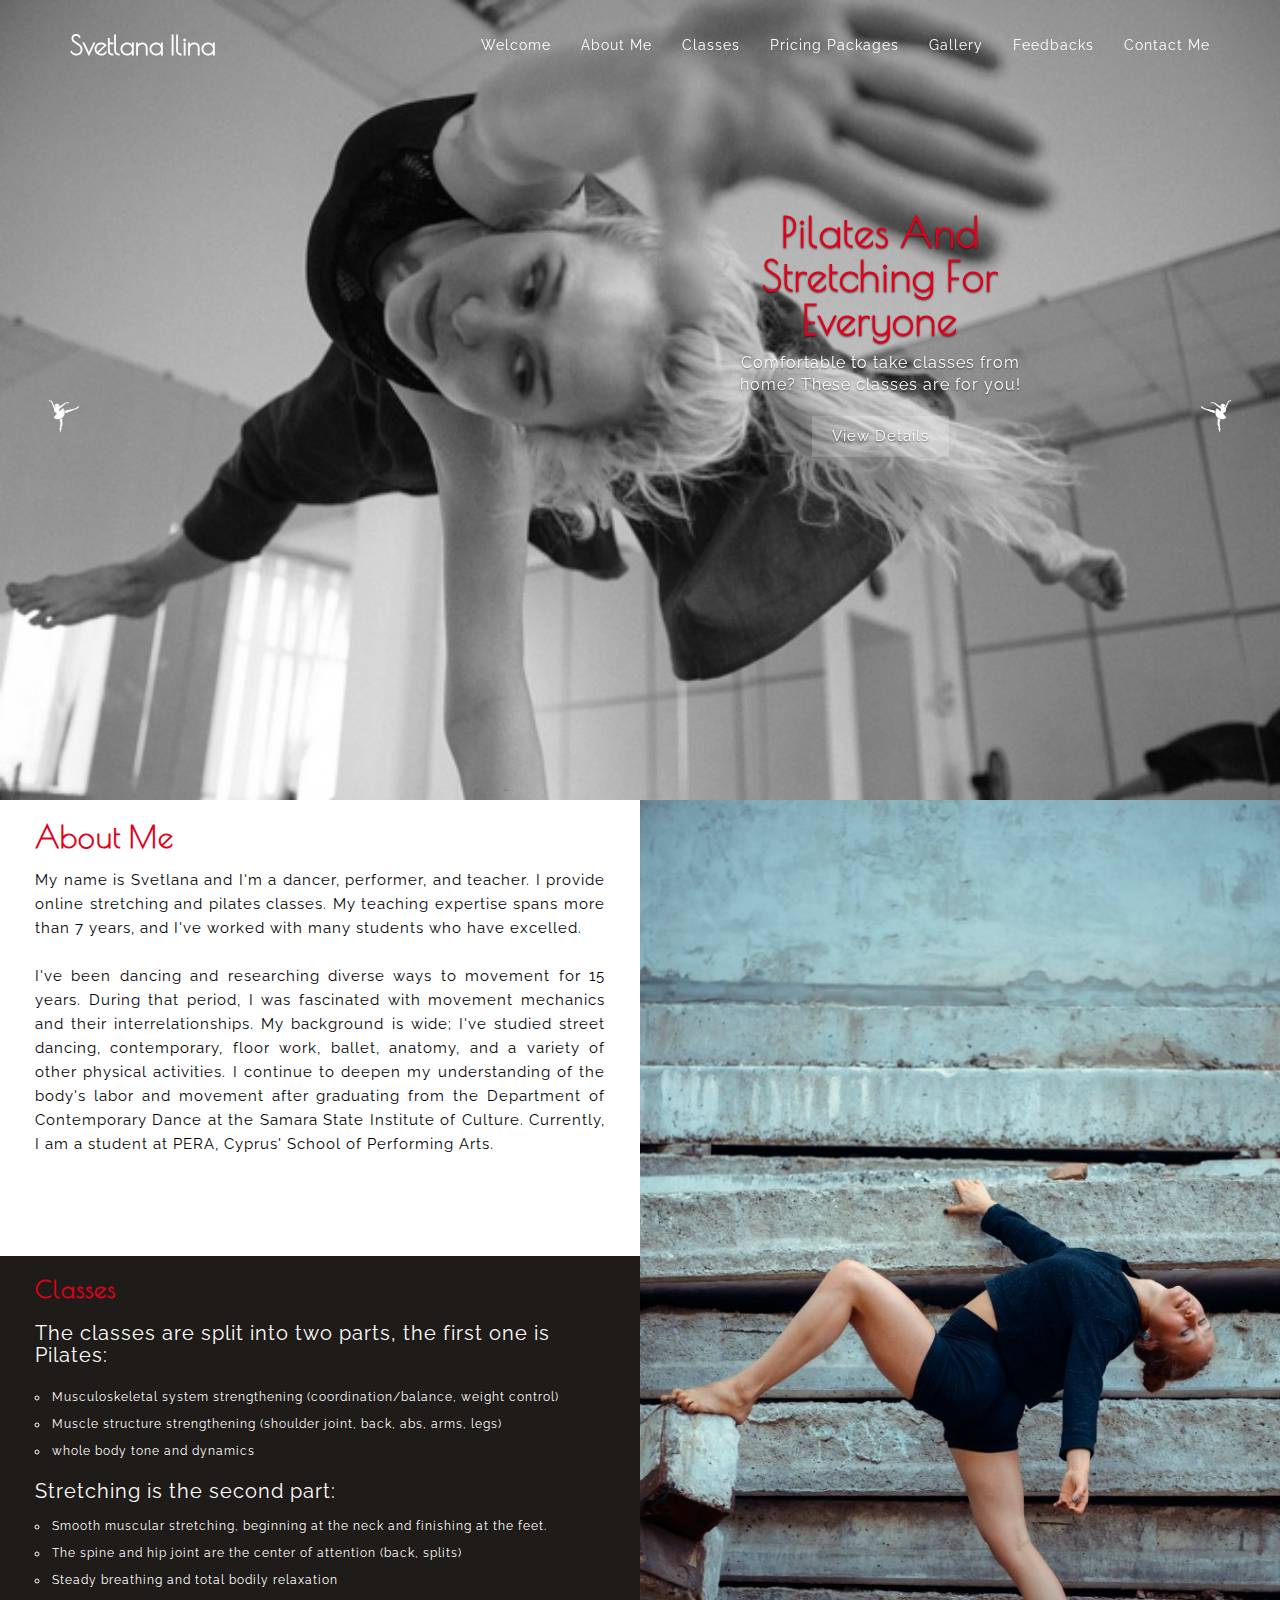
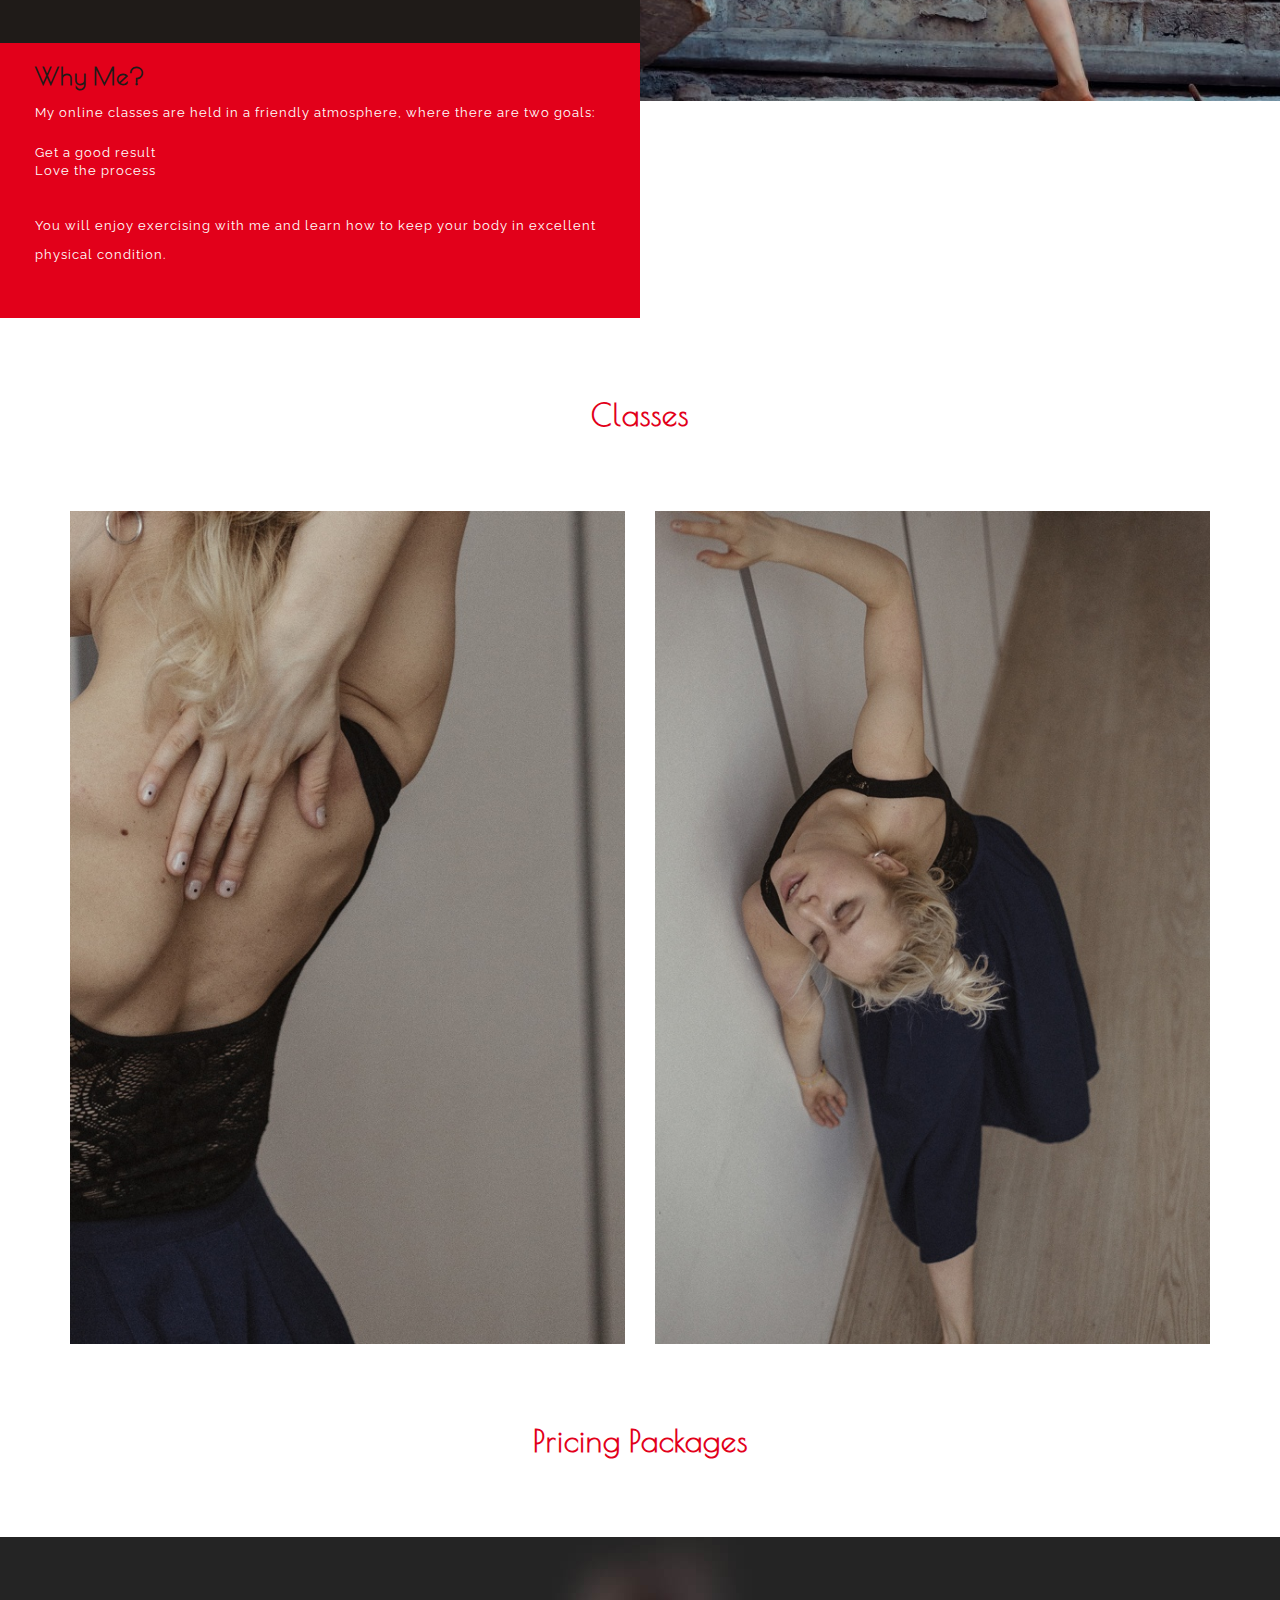
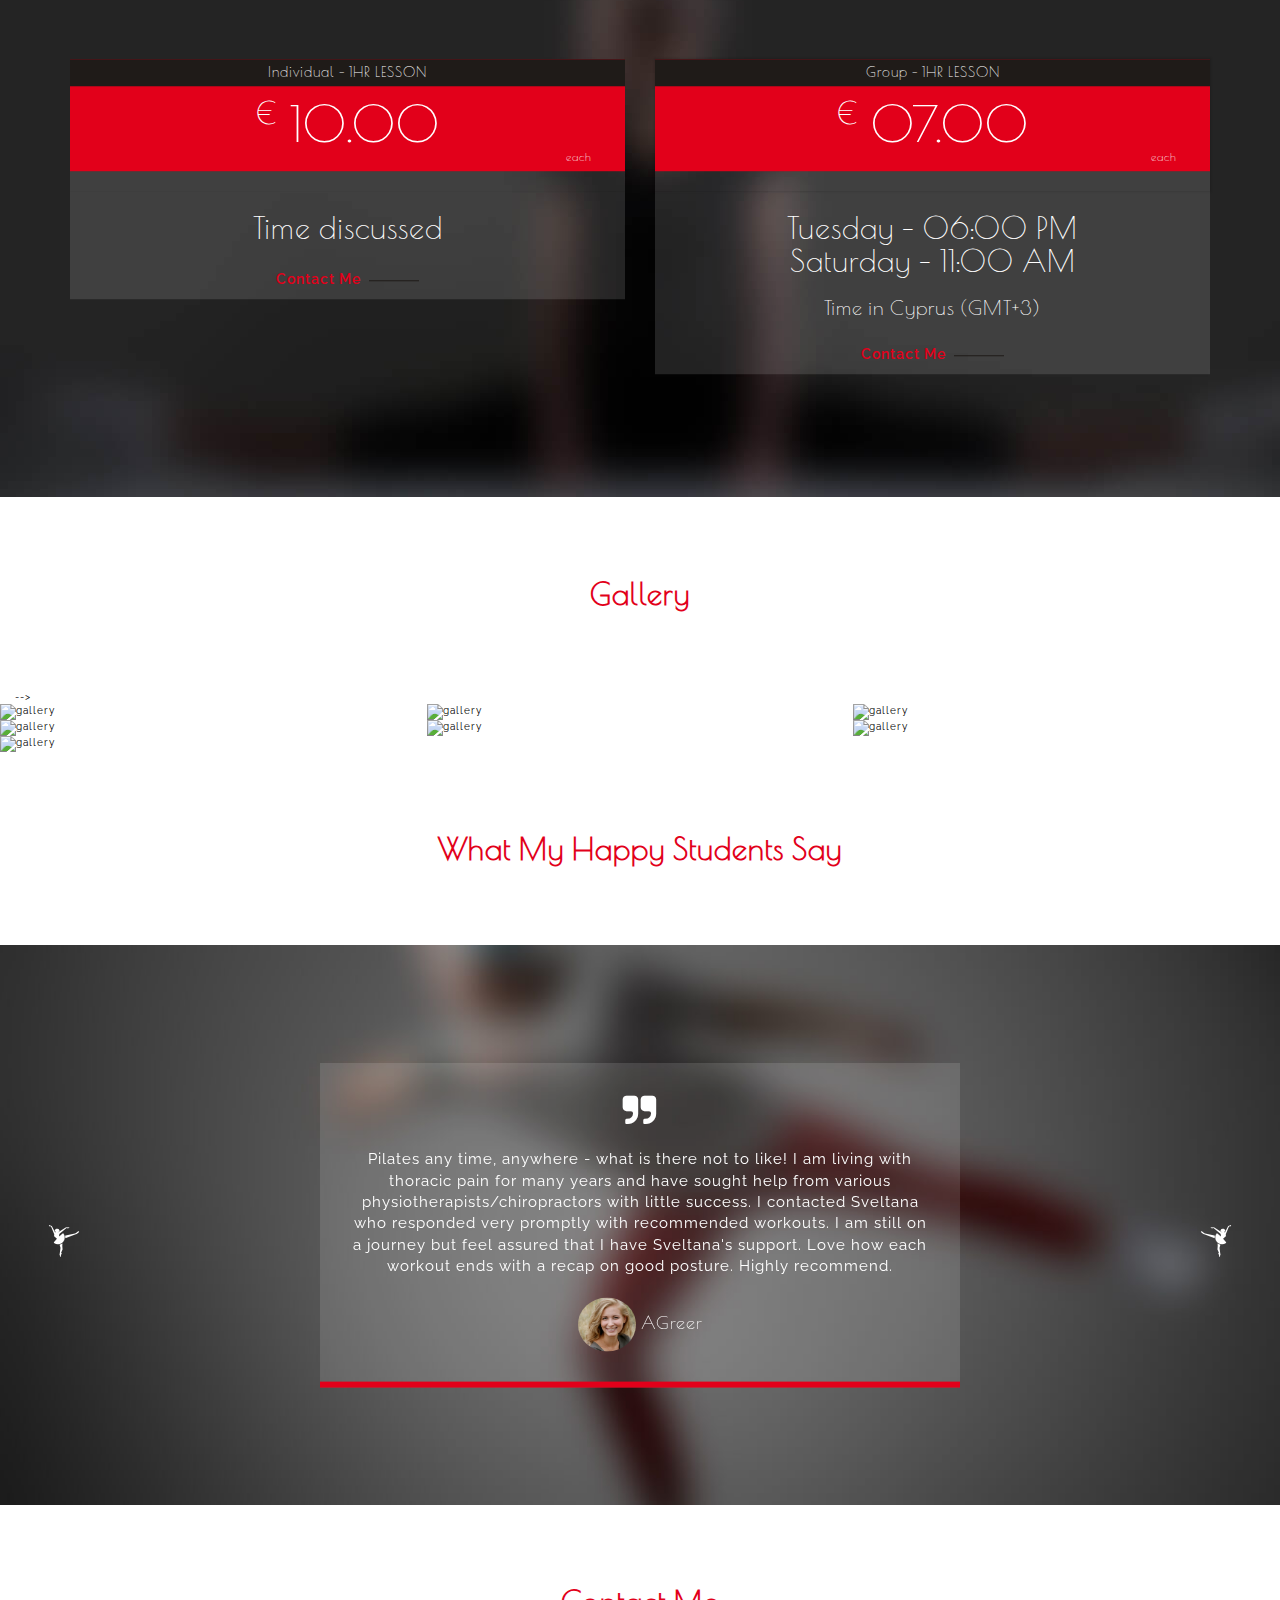
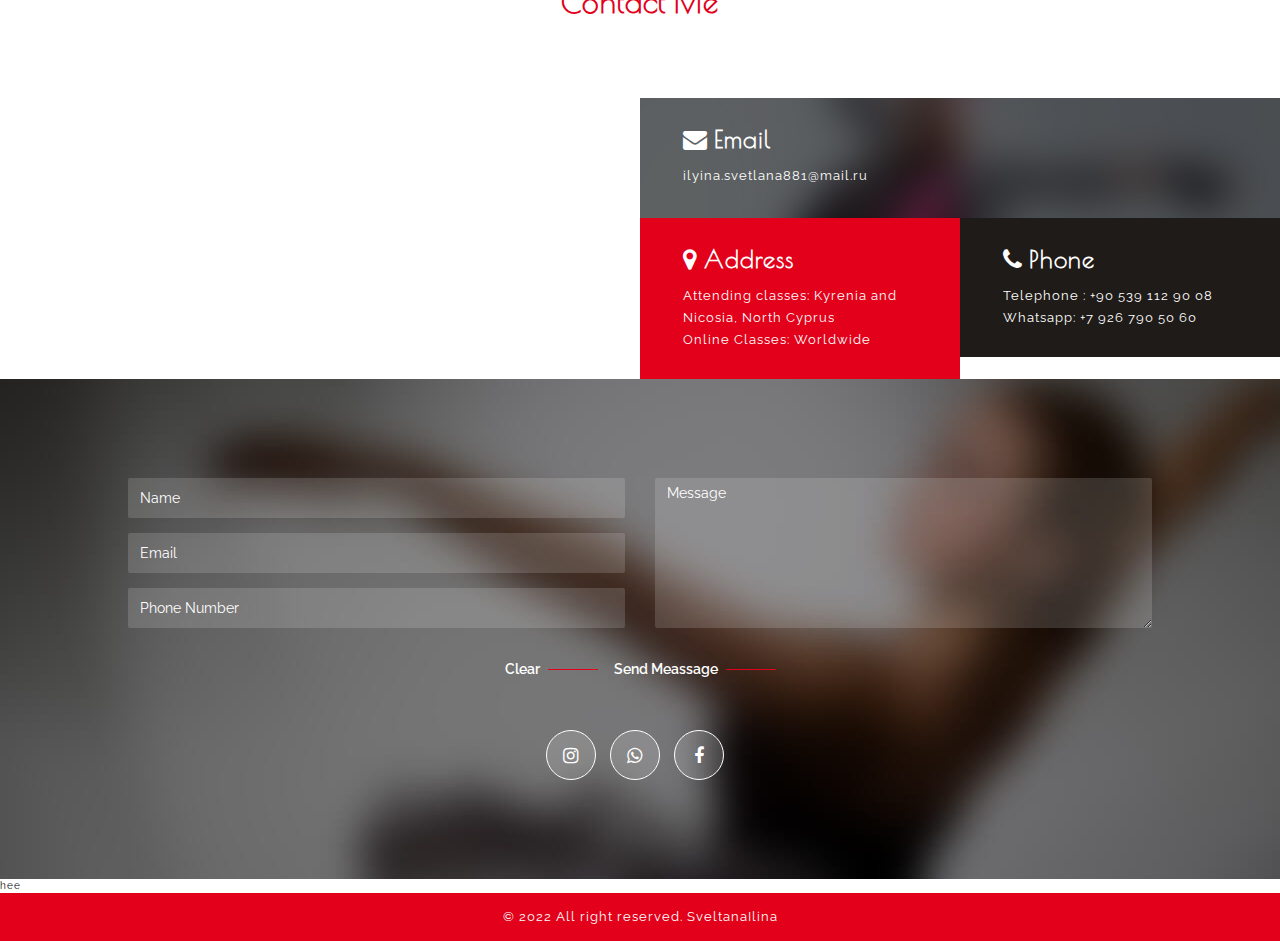
==== commit d52ae46e: "New changes" ====
--- a/index.html
+++ b/index.html
@@ -1,13 +1,19 @@
-<!--Template Name: justdance
-File Name: index.html
-Author Name: ThemeVault
-Author URI: http://www.themevault.net/
-License URI: http://www.themevault.net/license/-->
+
 
 <!DOCTYPE html>
 <html lang="en">
     <head>
         <meta charset="utf-8">
+        <link rel="stylesheet" href="css/style2.css">
+        <link rel="stylesheet" href="css/animate2.css">
+        <link rel="stylesheet" href="css/owl.carousel.min.css">
+        <link href="https://fonts.googleapis.com/css?family=Roboto:300,400&display=swap" rel="stylesheet">
+
+    <link href="https://fonts.googleapis.com/css?family=Poppins:300,400,500&display=swap" rel="stylesheet">
+
+    <link href="https://fonts.googleapis.com/css?family=Source+Serif+Pro:400,600&display=swap" rel="stylesheet">
+
+    <link rel="stylesheet" href="fonts/icomoon/style.css">
         <meta http-equiv="X-UA-Compatible" content="IE=edge">
         <meta name="viewport" content="width=device-width, initial-scale=1.0">
         <link href="fcf-assets/css/fcf.default.css" rel="stylesheet">
@@ -31,6 +37,12 @@
         <script src="js/scrolling-nav.js" type="text/javascript"></script>
         <script src="js/lightbox-plus-jquery.min.js" type="text/javascript"></script>
         <script src="js/custom.js" type="text/javascript"></script>
+
+        <script src="js/jquery-3.3.1.min.js"></script>
+        <script src="js/popper.min.js"></script>
+        <script src="js/owl.carousel.min.js"></script>
+        <script src="js/main.js"></script>
+
     </head>
     <body id="myPage" data-spy="scroll" data-target=".navbar" data-offset="60">
         <header>
@@ -50,9 +62,9 @@
                                 <li><a href="index.html">Welcome</a></li>                               
                                 <li><a href="#about">About Me</a></li>
                                 <li><a href="#classes">Classes</a></li>
-                                <li><a href="#plan">plans</a></li>
+                                <li><a href="#plan">Pricing Packages</a></li>
                                 <li><a href="#gallery">Gallery</a></li> 
-                                <li><a href="#testimonial">Testimonials</a></li> 
+                                <li><a href="#testimonial">Feedbacks</a></li> 
                                 <li><a href="#contact">Contact Me</a></li>
                             </ul>
                         </div>
@@ -60,26 +72,32 @@
                 </div>
             </nav>
             <div class="bgbanner" id="slider">
+                
                 <div id="carousel-example-generic" class="carousel slide" data-ride="carousel">                   
                     <div class="carousel-inner" role="listbox">
                         <div class="item active">            
                             <div class="carousel-caption">
                                 <div class="related-website-details">
-                                    <h3 data-wow-duration="1000ms" class="wow slideInLeft animated">Stretch yourself to reach the goals</h3>
-                                    <p data-wow-duration="1000ms" class="wow slideInRight animated">Create the best moves for you</p>
-                                    <a href="#classes" data-wow-duration="500ms" class="wow slideInLeft animated site-btn">View Details</a>
+                                    <h3 data-wow-duration="1000ms" class="wow slideInLeft animated">Pilates And Stretching For Everyone</h3>
+                                    <p data-wow-duration="1000ms" class="wow slideInRight animated">Comfortable to take classes from home? These classes are for you!</p>
+                                    <a href="#class" data-wow-duration="500ms" class="wow slideInLeft animated site-btn">View Details</a>
                                 </div>
                             </div>
                         </div>
                         <div class="item">
                             <div class="carousel-caption">
                                 <div class="related-website-details">
-                                    <h3 data-wow-duration="1000ms" class="wow slideInLeft animated">You could be your own Spotlight</h3>
-                                    <p data-wow-duration="1000ms" class="wow slideInRight animated">Learn from the Best and be Professional</p>
-                                    <a href="#classes" data-wow-duration="500ms" class="wow slideInLeft animated site-btn">View Details</a>
-                                </div>
-                            </div>
-                        </div>
+                                    <h3 data-wow-duration="1000ms" class="wow slideInLeft animated">Take the first step towards a wonderful and healthy body</h3>
+                                    <p data-wow-duration="1000ms" class="wow slideInRight animated">Classes for any age and level!</p>
+                                    <a href="#class" data-wow-duration="500ms" class="wow slideInLeft animated site-btn">View Details</a>
+                                </div>
+                            </div>
+                        </div>
+                        
+                        
+                            
+                      
+                        
                         <a class="left carousel-control" href="#carousel-example-generic" role="button" data-slide="prev">
                             <img src="images/left-arrow.png" onmouseover="this.src = 'images/left-arrow-hover.png'" onmouseout="this.src = 'images/left-arrow.png'" alt="left">
                             <span class="sr-only">Previous</span>
@@ -88,8 +106,11 @@
                             <img src="images/right-arrow.png" onmouseover="this.src = 'images/right-arrow-hover.png'" onmouseout="this.src = 'images/right-arrow.png'" alt="right">
                         </a>
                     </div>
-                </div>
+                    
+                </div>
+                
         </header>
+        
         <section class="about" id="about">
             <div class="container-fluid">
                 <div class="row">
@@ -103,29 +124,50 @@
                                 
                                 My teaching expertise spans more than 7 years, and I've worked with many students who have excelled.
                                 <br><br>
-                                I've been dancing and researching diverse ways to movement for 15 years.
+                                 I've been dancing and researching diverse ways to movement for 15 years.
                                 During that period, I was fascinated with movement mechanics and their interrelationships.
                                 My background is wide; I've studied street dancing, contemporary, floor work, ballet, anatomy, and a variety of other physical activities.
-                                I continue to deepen my understanding of the body's labor and movement after graduating from the Department of Contemporary Dance at the Samara State Institute of Culture.
+                                I continue to deepen my understanding of the body's labor and movement after graduating from <span id="class"></span>the Department of Contemporary Dance at the Samara State Institute of Culture.
                                 Currently, I am a student at PERA, Cyprus' School of Performing Arts.
                                 
                             </p>
-                        </div>
-                        <div class="row">
+                            
+                        </div>
+                        <ul class="social-icon-list" style="margin-bottom:30px; margin-top: 0;">
+                                
+                               
+                            <li>
+                                <a href="https://instagram.com/heysiaaa_?igshid=YmMyMTA2M2Y=">
+                                    <i class="fa fa-instagram"></i>
+                                </a>
+                            </li>
+                            <li>
+                                <a href="https://wa.me/+905391129008">
+                                    <i class="fa fa-whatsapp"></i>
+                                </a>
+                            </li>
+                            <li>
+                                <a href="https://www.facebook.com/svetlana.ilyina.311">
+                                    <i class="fa fa-facebook"></i>
+                                </a>
+                            </li>
+                        </ul>
+                        <div class="row" >
                             <div class="col-md-12 col-sm-6 col-xs-12 bgcolor-blue">
+
                                 <div class="about-details padding20" >
                                     <h3>Classes</h3>
-                                    <p>The classes are split into two parts, the first one is Pilates:
+                                    <p id="Pilates" style="font-size: 20px; margin-top: 20px;">The classes are split into two parts, the first one is Pilates:
                                         ​
-                                        <ul class="Pilates_list">
+                                        <ul class="Pilates_list" style="margin-top: 10px; font-size: 12px; line-height: 22px;">
                                             <li>Musculoskeletal system strengthening (coordination/balance, weight control)</li>
                                             <li>Muscle structure strengthening (shoulder joint, back, abs, arms, legs)</li>
                                             <li>whole body tone and dynamics</li>
                                         </ul>
                                         <br>
-                                        <span style="font-size: 20px;">Stretching is the second part:</span>
+                                        <span id="Pilates" style="font-size: 20px;">Stretching is the second part:</span>
                                         
-                                        <ul class="Pilates_list">
+                                        <ul class="Pilates_list" style="margin-top: 10px; font-size: 12px; line-height: 22px;">
                                             <li>Smooth muscular stretching, beginning at the neck and finishing at the feet.</li>
                                             <li>The spine and hip joint are the center of attention (back, splits)</li>
                                             <li>Steady breathing and total bodily relaxation</li>
@@ -136,10 +178,14 @@
                             <div class="col-md-12 col-sm-6 col-xs-12 bgcolor-red">
                                 <div class="about-details padding20 " id="whyMe">
                                     <h3>Why Me?</h3>
-                                    <p >
-                                        My online classes are held in a friendly atmosphere, where there are two goals: to get a good result and enjoy the process. For me, this is an effective workout, so with me you will feel motivated and learn how to create it yourself.
-                                        <br><br>
-                                You will enjoy exercising with me and learn how to keep your body in excellent physical condition.
+                                    <p  style="font-size:13px;">
+                                        My online classes are held in a friendly atmosphere, where there are two goals: 
+                                        <ul style="margin-top: 10px; font-size:13px;">
+                                            <li>Get a good result</li>
+                                            <li>Love the process</li>
+                                        </ul>
+                                        <br>
+                                <span style="font-size:13px;">You will enjoy exercising with me and learn how to keep your body in excellent physical condition.</span> 
                                     </p>
                                         
                                     </div>
@@ -169,7 +215,7 @@
                             <div class="classes-img">
                                 <img src="images/class3.jpg" alt="classes" class="img-responsive">
                             </div>
-                            <div class="content-details fadeIn-top fadeIn-right">
+                            <div class="content-details">
                                 <h3>Pilates</h3>
                                 <p>Pilates is not about being better than someone else - It's about being better than you used to be.</p>
                             </div>  
@@ -195,7 +241,7 @@
                 <div class="row">
                     <div class="col-xs-12 text-center">
                         <div class="block-heading paddingbottom-80">
-                            <h2>Pricing Pakages</h2>
+                            <h2>Pricing Packages</h2>
                         </div>
                     </div>
                 </div>
@@ -211,7 +257,7 @@
                                     
                                     <div class="col-md-6 col-sm-3 col-xs-6 marginBottom30 width-100perc">
                                         <div class="price-grid">
-                                            <div class="price-block">
+                                            <div class="    -block">
                                                 <div class="price-gd-top">
                                                     <h4>Individual - 1HR LESSON</h4>
                                                     <h3>
@@ -227,10 +273,12 @@
                                                 <div class="price-list">
                                                     
                                                     <h6>
-                                                        <i class="fa fa-street-view" aria-hidden="true" style="font-size: 90px;"></i>
+                                                       Time discussed
+                                                        
+                                                    </ul>
                                                     </h6>
                                                 </div>
-                                                <a class="site-btn2" href="https://wa.me/79267905026">Contact Me</a>
+                                                <a class="site-btn2" id="siteBTN" href="https://wa.me/+905391129008">Contact Me</a>
                                             </div>
                                         </div>
                                     </div>
@@ -251,11 +299,17 @@
                                             <div class="price-gd-bottom">
                                                 <div class="price-list">
                                                     <h6>
-                                                        <i class="fa fa-users" aria-hidden="true" style="font-size: 90px;"></i>
-
+                                                        <ul>
+                                                            <li>Tuesday - 06:00 PM</li>
+                                                            <li>Saturday - 11:00 AM</li>
+                                                            <p style="font-size: 20px; margin-top: 20px;">Time in Cyprus (GMT+3)</p>
+                                                        </ul>
+                                                        
+                                                        
+                                                        
                                                     </h6>
                                                 </div>
-                                                <a class="site-btn2" href="https://wa.me/79267905026">Contact Me</a>
+                                                <a class="site-btn2" href="https://wa.me/+905391129008">Contact Me</a>
                                             </div>
                                         </div>
                                     </div>
@@ -271,7 +325,7 @@
                 <div class="row">
                     <div class="col-xs-12 text-center">
                         <div class="block-heading paddingbottom-80">
-                            <h2>Dance Gallery</h2>
+                            <h2>Gallery</h2>
                         </div>
                     </div>
                 </div>
@@ -279,7 +333,7 @@
                     <div class="gallery-list">
                         <div class="col-md-12 col-sm-12 col-xs-12">
                             <!-- <ul class="nav nav-tabs">
-                                <!-- <li class="active"><a data-toggle="tab" href="#All">All</a></li>
+                                <li class="active"><a data-toggle="tab" href="#All">All</a></li>
                                 <li><a data-toggle="tab" href="#tango">Tango Ballroom</a></li>
                                 <li><a data-toggle="tab" href="#acrobat">Acrobat</a></li>
                                 <li><a data-toggle="tab" href="#ballet">Ballet Ballerina</a></li>
@@ -305,25 +359,51 @@
                                             <div class="content">
                                                 <div class="content-overlay"></div>
                                                 <div class="gallery-img">
-                                                    <img src="images/gallery2.jpg" alt="gallery" class="img-responsive">
+                                                    <img src="images/gallery3.jpg" alt="gallery" class="img-responsive">
                                                 </div>
                                                 <div class="content-details fadeIn-top fadeIn-right">
                                                     <!-- <h3>Hip Hop</h3>
                                                     <p>Lorem ipsum dolor sit amet, consectetur adipiscing elit Aenean suscipit faucibus.</p> -->
-                                                    <a class="example-image-link img-responsive" href="images/gallery2.jpg" data-lightbox="gallery"><i class="fa fa-plus-circle" aria-hidden="true"></i></a>
-                                                </div> 
-                                            </div>
-                                        </div>
-                                        <div class="col-md-4 col-sm-4 col-xs-6 no-padding width-100perc">
-                                            <div class="content">
-                                                <div class="content-overlay"></div>
-                                                <div class="gallery-img">
-                                                    <img src="images/gallery3.jpg" alt="gallery" class="img-responsive">
+                                                    <a class="example-image-link img-responsive" href="images/gallery3.jpg" data-lightbox="gallery"><i class="fa fa-plus-circle" aria-hidden="true"></i></a>
+                                                </div> 
+                                            </div>
+                                        </div>
+                                        <div class="col-md-4 col-sm-4 col-xs-6 no-padding width-100perc">
+                                            <div class="content">
+                                                <div class="content-overlay"></div>
+                                                <div class="gallery-img">
+                                                    <img src="images/gallery4.jpg" alt="gallery" class="img-responsive">
                                                 </div>
                                                 <div class="content-details fadeIn-top fadeIn-right">
                                                     <!-- <h3>Hip Hop</h3>
                                                     <p>Lorem ipsum dolor sit amet, consectetur adipiscing elit Aenean suscipit faucibus.</p> -->
-                                                    <a class="example-image-link img-responsive" href="images/gallery3.jpg" data-lightbox="gallery"><i class="fa fa-plus-circle" aria-hidden="true"></i></a>
+                                                    <a class="example-image-link img-responsive" href="images/gallery4.jpg" data-lightbox="gallery"><i class="fa fa-plus-circle" aria-hidden="true"></i></a>
+                                                </div> 
+                                            </div>
+                                        </div>
+                                        <div class="col-md-4 col-sm-4 col-xs-6 no-padding width-100perc">
+                                            <div class="content">
+                                                <div class="content-overlay"></div>
+                                                <div class="gallery-img">
+                                                    <img src="images/gallery5.jpg" alt="gallery" class="img-responsive">
+                                                </div>
+                                                <div class="content-details fadeIn-top fadeIn-right">
+                                                    <!-- <h3>Hip Hop</h3>
+                                                    <p>Lorem ipsum dolor sit amet, consectetur adipiscing elit Aenean suscipit faucibus.</p> -->
+                                                    <a class="example-image-link img-responsive" href="images/gallery5.jpg" data-lightbox="gallery"><i class="fa fa-plus-circle" aria-hidden="true"></i></a>
+                                                </div> 
+                                            </div>
+                                        </div>
+                                        <div class="col-md-4 col-sm-4 col-xs-6 no-padding width-100perc">
+                                            <div class="content">
+                                                <div class="content-overlay"></div>
+                                                <div class="gallery-img">
+                                                    <img src="images/gallery6.jpg" alt="gallery" class="img-responsive">
+                                                </div>
+                                                <div class="content-details fadeIn-top fadeIn-right">
+                                                    <!-- <h3>Hip Hop</h3>
+                                                    <p>Lorem ipsum dolor sit amet, consectetur adipiscing elit Aenean suscipit faucibus.</p> -->
+                                                    <a class="example-image-link img-responsive" href="images/gallery6.jpg" data-lightbox="gallery"><i class="fa fa-plus-circle" aria-hidden="true"></i></a>
                                                 </div> 
                                             </div>
                                         </div>
@@ -362,25 +442,25 @@
                                             <div class="content">
                                                 <div class="content-overlay"></div>
                                                 <div class="gallery-img">
-                                                    <img src="images/gallery3.jpg" alt="gallery" class="img-responsive">
+                                                    <img src="images/gallery13.jpg" alt="gallery" class="img-responsive">
                                                 </div>
                                                 <div class="content-details fadeIn-top fadeIn-right">
                                                     <!-- <h3>Tango Ballroom</h3>
                                                     <p>Lorem ipsum dolor sit amet, consectetur adipiscing elit Aenean suscipit faucibus.</p> -->
-                                                    <a class="example-image-link img-responsive" href="images/gallery3-3.jpg" data-lightbox="gallery"><i class="fa fa-plus-circle" aria-hidden="true"></i></a>
-                                                </div> 
-                                            </div>
-                                        </div>
-                                        <div class="col-md-4 col-sm-4 col-xs-6 no-padding width-100perc">
-                                            <div class="content">
-                                                <div class="content-overlay"></div>
-                                                <div class="gallery-img">
-                                                    <img src="images/gallery5.jpg" alt="gallery" class="img-responsive">
+                                                    <a class="example-image-link img-responsive" href="images/gallery13.jpg" data-lightbox="gallery"><i class="fa fa-plus-circle" aria-hidden="true"></i></a>
+                                                </div> 
+                                            </div>
+                                        </div>
+                                        <div class="col-md-4 col-sm-4 col-xs-6 no-padding width-100perc">
+                                            <div class="content">
+                                                <div class="content-overlay"></div>
+                                                <div class="gallery-img">
+                                                    <img src="images/gallery14.jpg" alt="gallery" class="img-responsive">
                                                 </div>
                                                 <div class="content-details fadeIn-top fadeIn-right">
                                                     <!-- <h3>Tango Ballroom</h3>
                                                     <p>Lorem ipsum dolor sit amet, consectetur adipiscing elit Aenean suscipit faucibus.</p> -->
-                                                    <a class="example-image-link img-responsive" href="images/gallery5-5.jpg" data-lightbox="gallery"><i class="fa fa-plus-circle" aria-hidden="true"></i></a>
+                                                    <a class="example-image-link img-responsive" href="images/gallery14.jpg" data-lightbox="gallery"><i class="fa fa-plus-circle" aria-hidden="true"></i></a>
                                                 </div> 
                                             </div>
                                         </div>
@@ -392,64 +472,32 @@
                                             <div class="content">
                                                 <div class="content-overlay"></div>
                                                 <div class="gallery-img">
-                                                    <img src="images/gallery4.jpg" alt="gallery" class="img-responsive">
+                                                    <img src="images/gallery15.jpg" alt="gallery" class="img-responsive">
                                                 </div>
                                                 <div class="content-details fadeIn-top fadeIn-right">
                                                     <!-- <h3>Acrobat</h3>
                                                     <p>Lorem ipsum dolor sit amet, consectetur adipiscing elit Aenean suscipit faucibus.</p> -->
-                                                    <a class="example-image-link img-responsive" href="images/gallery4-4.jpg" data-lightbox="gallery"><i class="fa fa-plus-circle" aria-hidden="true"></i></a>
-                                                </div> 
-                                            </div>
-                                        </div>
-                                        <div class="col-md-4 col-sm-4 col-xs-6 no-padding width-100perc">
-                                            <div class="content">
-                                                <div class="content-overlay"></div>
-                                                <div class="gallery-img">
-                                                    <img src="images/gallery6.jpg" alt="gallery" class="img-responsive">
+                                                    <a class="example-image-link img-responsive" href="images/gallery15.jpg" data-lightbox="gallery"><i class="fa fa-plus-circle" aria-hidden="true"></i></a>
+                                                </div> 
+                                            </div>
+                                        </div>
+                                        <div class="col-md-4 col-sm-4 col-xs-6 no-padding width-100perc">
+                                            <div class="content">
+                                                <div class="content-overlay"></div>
+                                                <div class="gallery-img">
+                                                    <img src="images/gallery14.jpg" alt="gallery" class="img-responsive">
                                                 </div>
                                                 <div class="content-details fadeIn-top fadeIn-right">
                                                     <!-- <h3>Acrobat</h3>
                                                     <p>Lorem ipsum dolor sit amet, consectetur adipiscing elit Aenean suscipit faucibus.</p> -->
-                                                    <a class="example-image-link img-responsive" href="images/gallery6-6.jpg" data-lightbox="gallery"><i class="fa fa-plus-circle" aria-hidden="true"></i></a>
-                                                </div> 
-                                            </div>
-                                        </div>
-                                    </div>
-                                </div>
-                                <div id="ballet" class="tab-pane fade">
-                                    <div class="row">
-                                        <div class="col-md-4 col-sm-4 col-xs-6 no-padding width-100perc">
-                                            <div class="content">
-                                                <div class="content-overlay"></div>
-                                                <div class="gallery-img">
-                                                    <img src="images/gallery2.jpg" alt="gallery" class="img-responsive">
-                                                </div>
-                                                <div class="content-details fadeIn-top fadeIn-right">
-                                                    <!-- <h3>Ballet Ballerina</h3>
-                                                    <p>Lorem ipsum dolor sit amet, consectetur adipiscing elit Aenean suscipit faucibus.</p> -->
-                                                    <a class="example-image-link img-responsive" href="images/gallery2-2.jpg" data-lightbox="gallery"><i class="fa fa-plus-circle" aria-hidden="true"></i></a>
-                                                </div> 
-                                            </div>
-                                        </div>
-                                    </div>
-                                </div>
-                                <div id="hip" class="tab-pane fade">
-                                    <div class="row">
-                                        <div class="col-md-4 col-sm-4 col-xs-6 no-padding width-100perc">
-                                            <div class="content">
-                                                <div class="content-overlay"></div>
-                                                <div class="gallery-img">
-                                                    <img src="images/gallery1.jpg" alt="gallery" class="img-responsive">
-                                                </div>
-                                                <div class="content-details fadeIn-top fadeIn-right">
-                                                    <!-- <h3>Hip Hop</h3>
-                                                    <p>Lorem ipsum dolor sit amet, consectetur adipiscing elit Aenean suscipit faucibus.</p> -->
-                                                    <a class="example-image-link img-responsive" href="images/gallery1-1.jpg" data-lightbox="gallery"><i class="fa fa-plus-circle" aria-hidden="true"></i></a>
-                                                </div> 
-                                            </div>
-                                        </div>
-                                    </div>
-                                </div>
+                                                    <a class="example-image-link img-responsive" href="images/gallery14.jpg" data-lightbox="gallery"><i class="fa fa-plus-circle" aria-hidden="true"></i></a>
+                                                </div> 
+                                            </div>
+                                        </div>
+                                    </div>
+                                </div>
+                               
+                                
                             </div>
                         </div>
                     </div>
@@ -655,12 +703,12 @@
                                             </a>
                                         </li>
                                         <li>
-                                            <a href="https://wa.me/79267905026">
+                                            <a href="https://wa.me/+905391129008">
                                                 <i class="fa fa-whatsapp"></i>
                                             </a>
                                         </li>
                                         <li>
-                                            <a href="#">
+                                            <a href="https://www.facebook.com/svetlana.ilyina.311">
                                                 <i class="fa fa-facebook"></i>
                                             </a>
                                         </li>
@@ -672,6 +720,7 @@
                 </div>
             </div>
         </section>
+        <div id="google_translate_element" class="float -right">hee</div>
         <footer>
             <div class="copyright bgcolor-red">
                 <!--Do not remove Backlink from footer of the template. To remove it you can purchase the Backlink-->
@@ -680,6 +729,21 @@
         </footer>
         <script src="js/wow.min.js"></script>
         <script src="js/mislider.js" type="text/javascript"></script>
+        <script type= "text/javascript">
+            function googleTranslateElementInit () {
+                    new google.translate.TranslateElement
+                    ({
+                        pageLanguage: 'ar',
+                        layout: google.translate.TranslateElement.InlineLayout.SIMPLE
+                    },
+                    
+                        'google_translate_element '
+                    );
+            }
+                </script>
+                <script type="text/javascript"
+                src="//translate.google.com/translate_a/element.js?cb=googleTranslateElementInit">
+            </script>
         <script>
                                                 var wow = new WOW({
                                                     boxClass: 'wow',
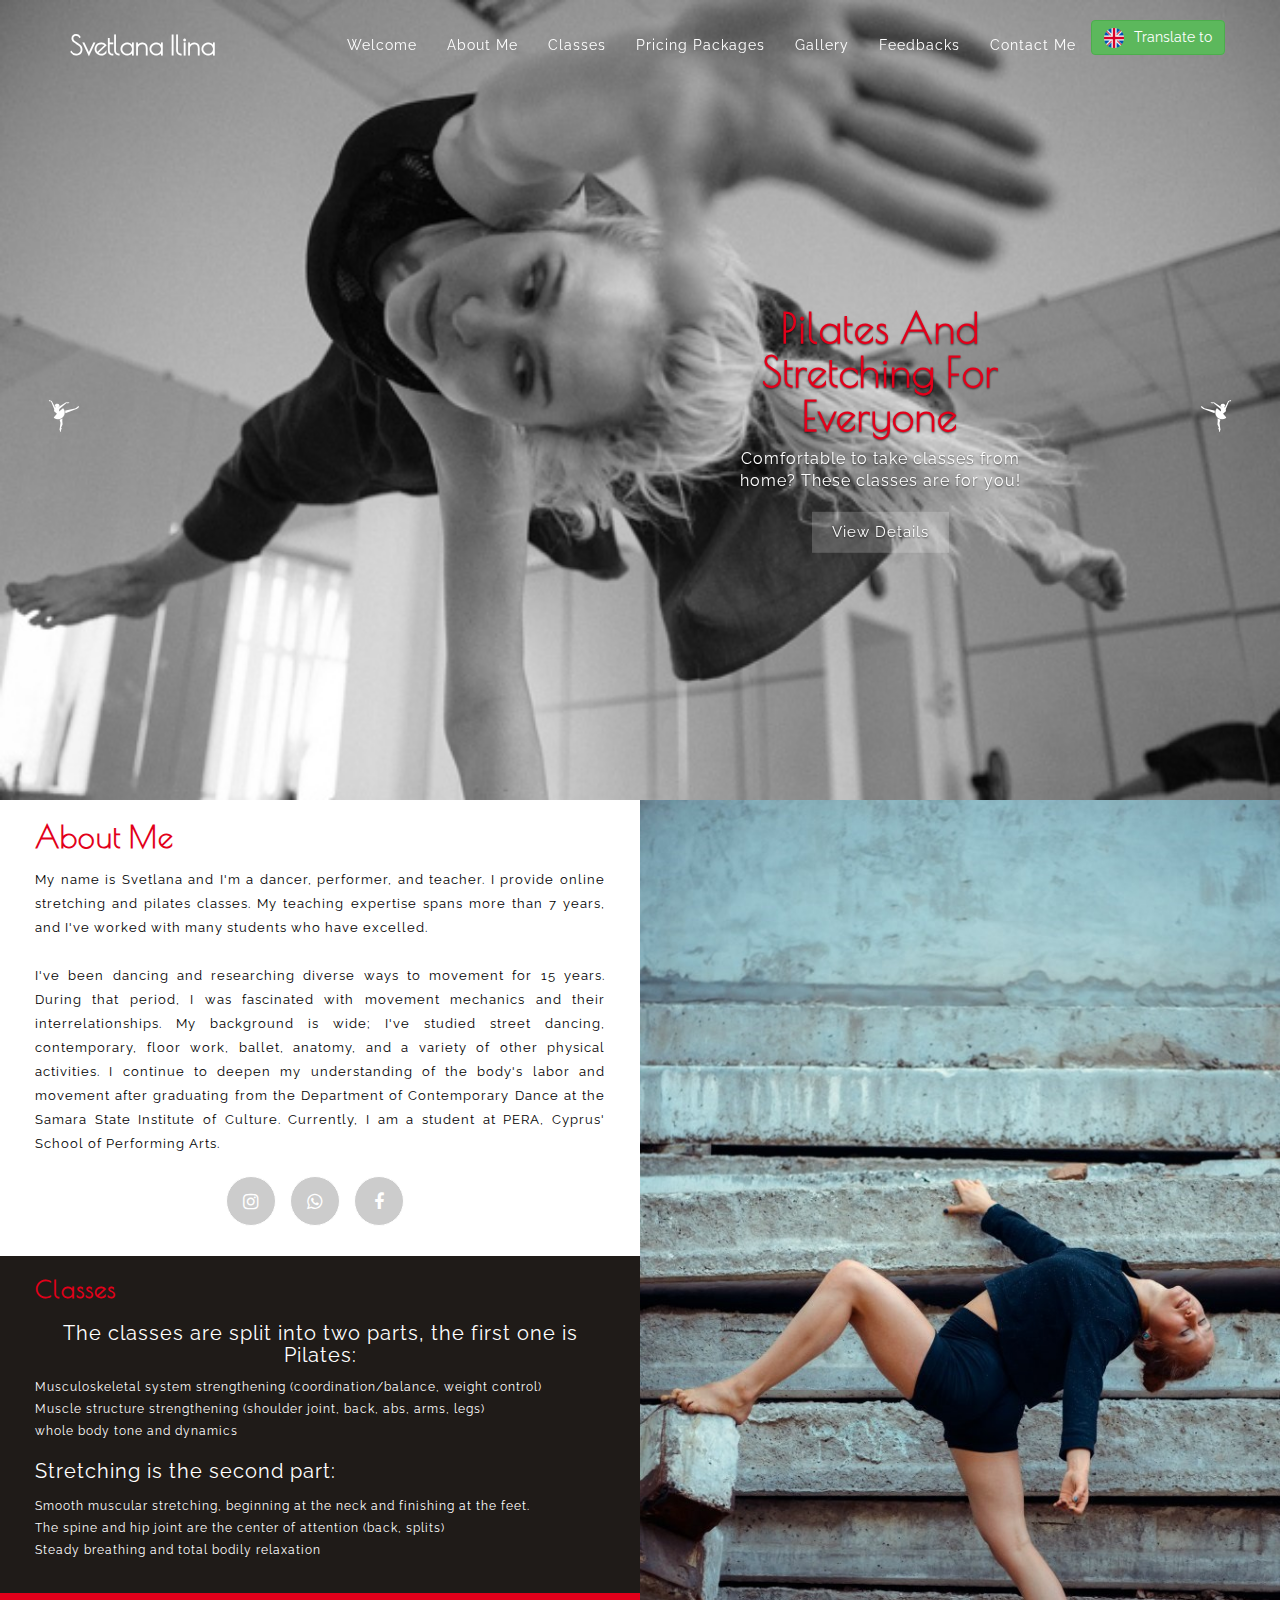
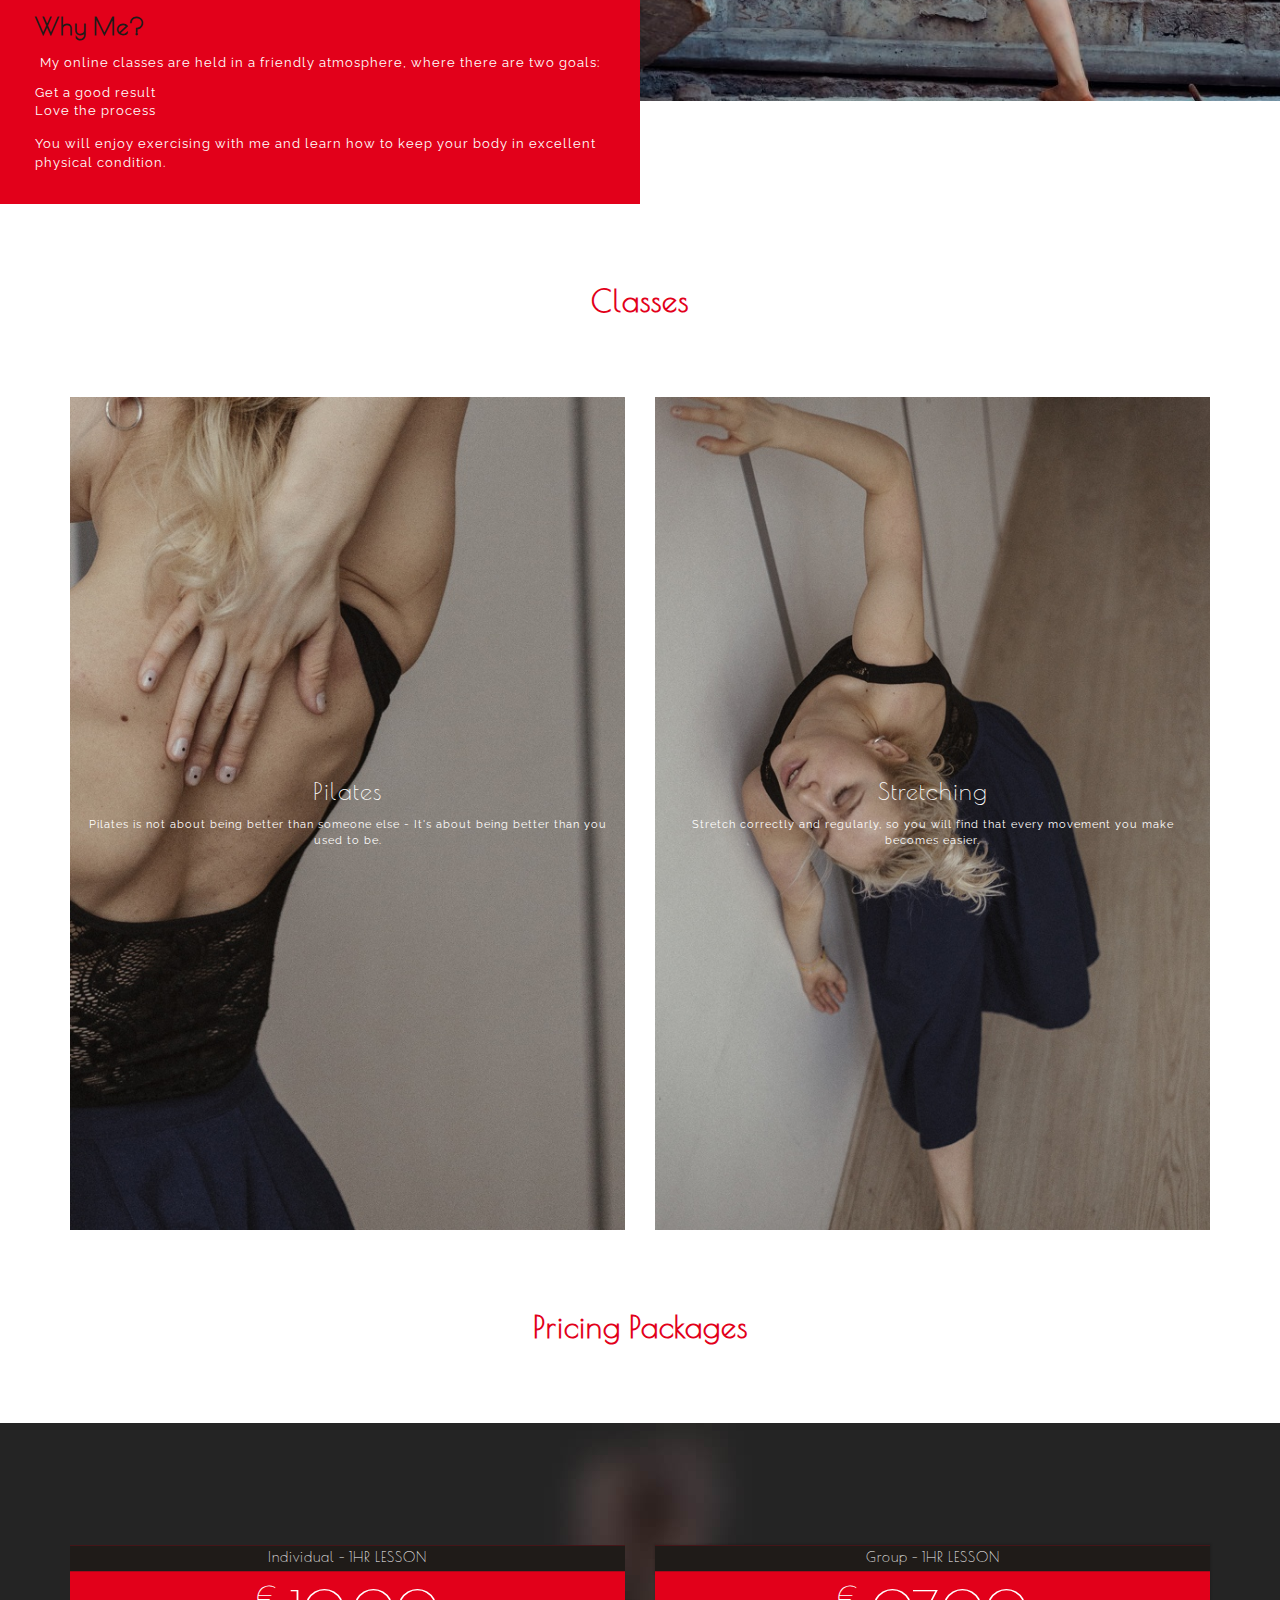
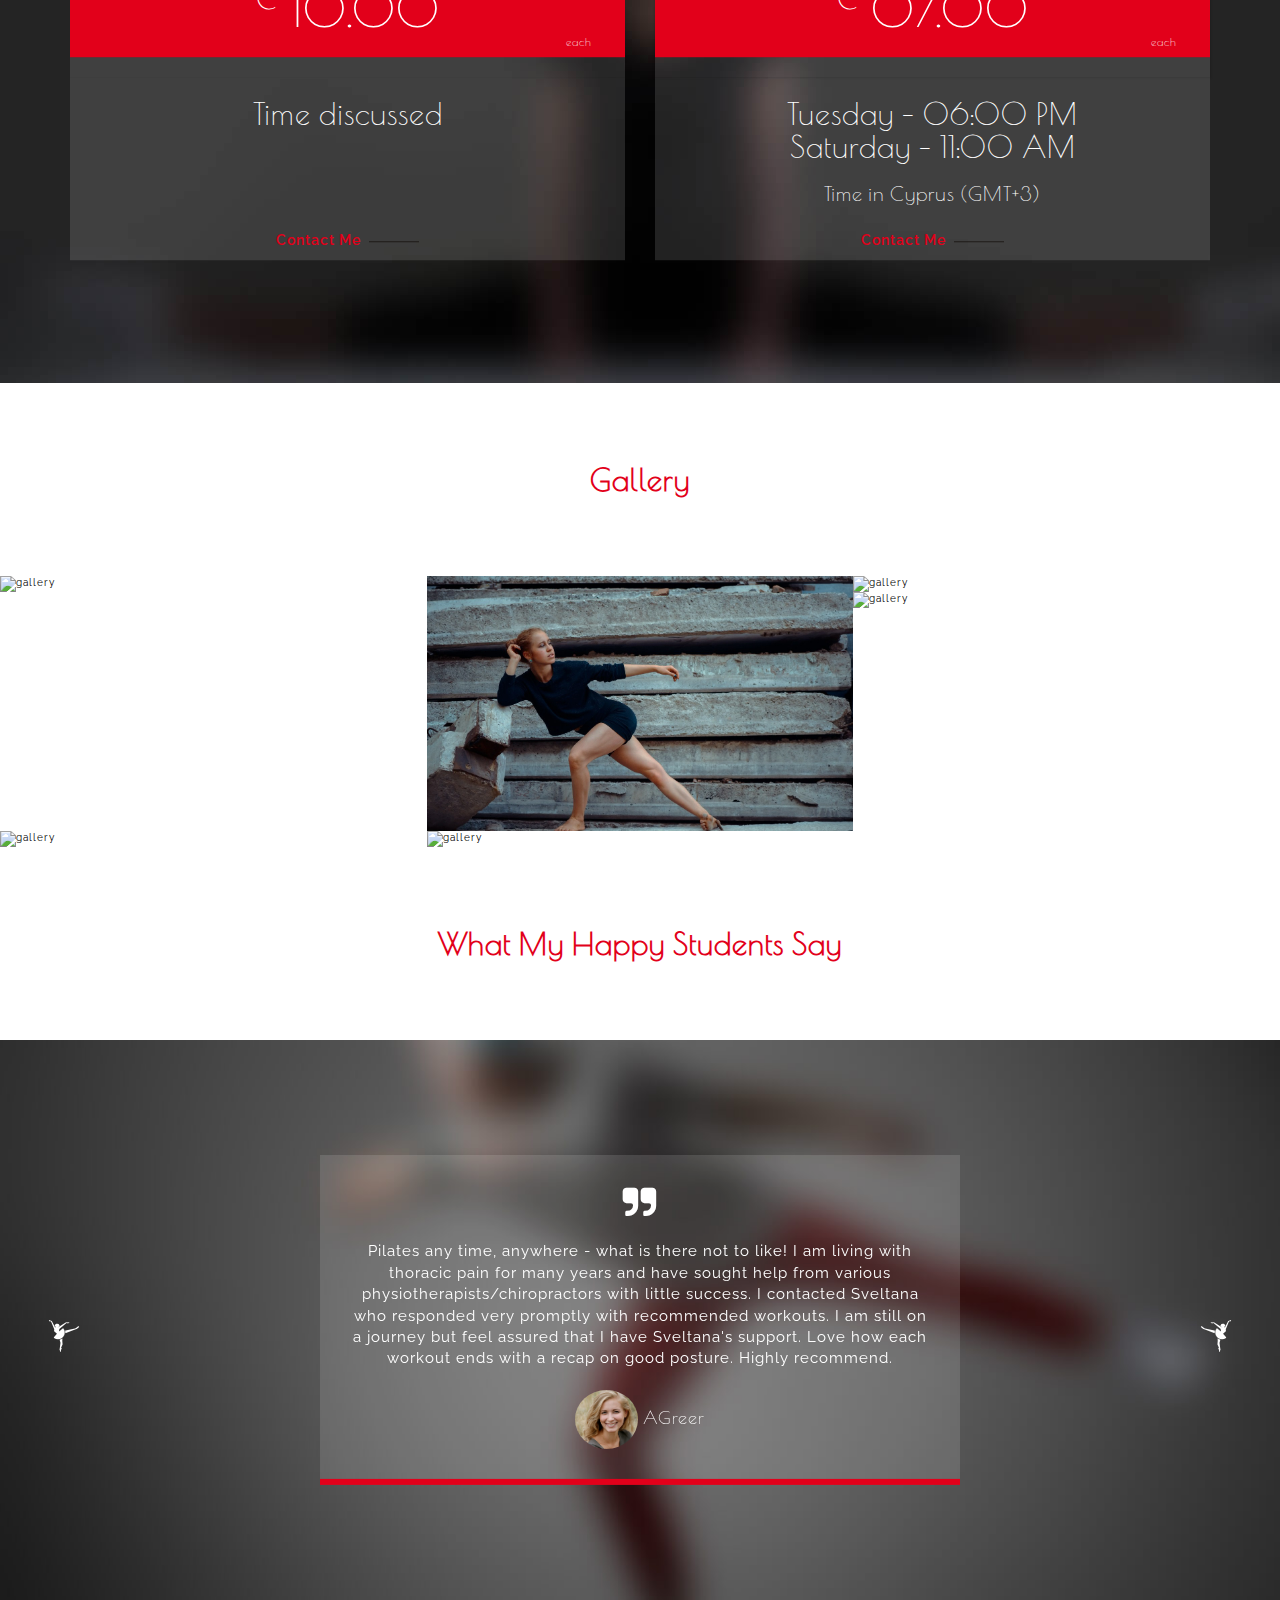
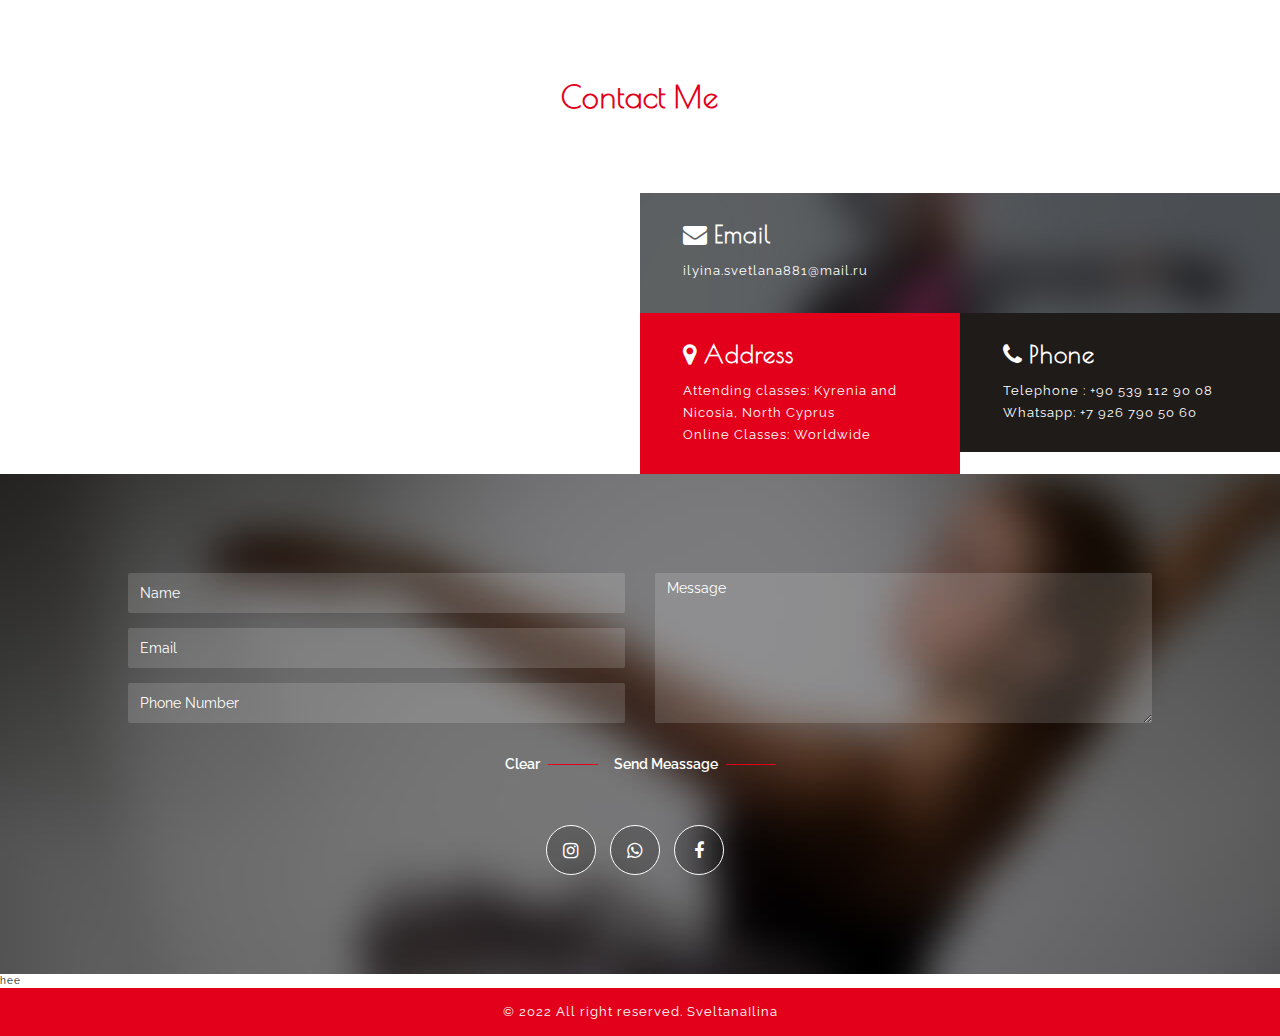
==== commit aa707af9: "new changes" ====
--- a/index.html
+++ b/index.html
@@ -19,6 +19,18 @@
         <link href="fcf-assets/css/fcf.default.css" rel="stylesheet">
         <link href="https://fonts.googleapis.com/css?family=Poiret+One|Raleway:300,400,500,600,700,800,900" rel="stylesheet"> 
         <title>Svetlana Ilina</title>
+        <script type="text/javascript" src=
+"https://translate.google.com/translate_a/element.js?
+        cb=googleTranslateElementInit">
+    </script> 
+    <script type="text/javascript"> 
+        function googleTranslateElementInit() { 
+            new google.translate.TranslateElement(
+                {pageLanguage: 'en'}, 
+                'google_translate_element'
+            ); 
+        } 
+    </script> 
         <link rel="icon" href="favicon.png"/>
         <!-- Bootstrap core CSS -->
         <link href="css/bootstrap.min.css" rel="stylesheet">
@@ -44,6 +56,7 @@
         <script src="js/main.js"></script>
 
     </head>
+    <div id="google_translate_element"></div> 
     <body id="myPage" data-spy="scroll" data-target=".navbar" data-offset="60">
         <header>
             <nav class="navbar navbar-default navbar-fixed-top">
@@ -66,6 +79,22 @@
                                 <li><a href="#gallery">Gallery</a></li> 
                                 <li><a href="#testimonial">Feedbacks</a></li> 
                                 <li><a href="#contact">Contact Me</a></li>
+                                <li>
+
+                                    <div class="col-sm">
+                                        <div class="btn-group dropright translate">
+                                      <button id="langSel" type="button" class="btn btn-success dropdown-toggle" data-toggle="dropdown" aria-haspopup="true" aria-expanded="false">
+                                        <img src="./images/united-kingdom.png" style="width: 20px; margin-right: 10px;">Translate to
+                                      </button>
+                                      <div class="dropdown-menu translate-option" style="">
+                                       
+                                        <a class="dropdown-item" href="./index2.html" tolang="it"><img src="./images/russia.png" style="width: 20px;margin-right: 10px;">Russia</a>
+                                        
+                                      </div>
+                                    </div>
+
+                                </li>
+                                
                             </ul>
                         </div>
                     </div>
@@ -338,7 +367,7 @@
                                 <li><a data-toggle="tab" href="#acrobat">Acrobat</a></li>
                                 <li><a data-toggle="tab" href="#ballet">Ballet Ballerina</a></li>
                                 <li><a data-toggle="tab" href="#hip">Hip Hop</a></li> -->
-                            </ul> -->
+                            </ul>
                             <div class="tab-content">
                                 <div id="All" class="tab-pane fade in active">
                                     <div class="row">
@@ -351,7 +380,20 @@
                                                 <div class="content-details fadeIn-top fadeIn-right">
                                                     <!-- <h3>Hip Hop</h3>
                                                     <p>Lorem ipsum dolor sit amet, consectetur adipiscing elit Aenean suscipit faucibus.</p> -->
-                                                    <a class="example-image-link img-responsive" href="images/gallery1.jpg" data-lightbox="gallery"><i class="fa fa-plus-circle" aria-hidden="true"></i></a>
+                                                    <a class="example-image-link img-responsive" href="images/gallery1.jpg" data-lightbox="gallery"></a>
+                                                </div> 
+                                            </div>
+                                        </div>
+                                        <div class="col-md-4 col-sm-4 col-xs-6 no-padding width-100perc">
+                                            <div class="content">
+                                                <div class="content-overlay"></div>
+                                                <div class="gallery-img">
+                                                    <img src="images/gallery2.jpg" alt="gallery" class="img-responsive">
+                                                </div>
+                                                <div class="content-details fadeIn-top fadeIn-right">
+                                                    <!-- <h3>Hip Hop</h3>
+                                                    <p>Lorem ipsum dolor sit amet, consectetur adipiscing elit Aenean suscipit faucibus.</p> -->
+                                                    <a class="example-image-link img-responsive" href="images/gallery2.jpg" data-lightbox="gallery"></a>
                                                 </div> 
                                             </div>
                                         </div>
@@ -364,7 +406,7 @@
                                                 <div class="content-details fadeIn-top fadeIn-right">
                                                     <!-- <h3>Hip Hop</h3>
                                                     <p>Lorem ipsum dolor sit amet, consectetur adipiscing elit Aenean suscipit faucibus.</p> -->
-                                                    <a class="example-image-link img-responsive" href="images/gallery3.jpg" data-lightbox="gallery"><i class="fa fa-plus-circle" aria-hidden="true"></i></a>
+                                                    <a class="example-image-link img-responsive" href="images/gallery3.jpg" data-lightbox="gallery"></a>
                                                 </div> 
                                             </div>
                                         </div>
@@ -377,10 +419,19 @@
                                                 <div class="content-details fadeIn-top fadeIn-right">
                                                     <!-- <h3>Hip Hop</h3>
                                                     <p>Lorem ipsum dolor sit amet, consectetur adipiscing elit Aenean suscipit faucibus.</p> -->
-                                                    <a class="example-image-link img-responsive" href="images/gallery4.jpg" data-lightbox="gallery"><i class="fa fa-plus-circle" aria-hidden="true"></i></a>
+                                                    <a class="example-image-link img-responsive" href="images/gallery4.jpg" data-lightbox="gallery"></a>
                                                 </div> 
                                             </div>
-                                        </div>
+                                        
+                                        </div>
+                                      
+                                        
+                                        
+                                        
+                                    </div>
+
+
+                                    <div class="row">
                                         <div class="col-md-4 col-sm-4 col-xs-6 no-padding width-100perc">
                                             <div class="content">
                                                 <div class="content-overlay"></div>
@@ -390,10 +441,11 @@
                                                 <div class="content-details fadeIn-top fadeIn-right">
                                                     <!-- <h3>Hip Hop</h3>
                                                     <p>Lorem ipsum dolor sit amet, consectetur adipiscing elit Aenean suscipit faucibus.</p> -->
-                                                    <a class="example-image-link img-responsive" href="images/gallery5.jpg" data-lightbox="gallery"><i class="fa fa-plus-circle" aria-hidden="true"></i></a>
+                                                    <a class="example-image-link img-responsive" href="images/gallery5.jpg" data-lightbox="gallery"></a>
                                                 </div> 
                                             </div>
                                         </div>
+                                        
                                         <div class="col-md-4 col-sm-4 col-xs-6 no-padding width-100perc">
                                             <div class="content">
                                                 <div class="content-overlay"></div>
@@ -403,100 +455,15 @@
                                                 <div class="content-details fadeIn-top fadeIn-right">
                                                     <!-- <h3>Hip Hop</h3>
                                                     <p>Lorem ipsum dolor sit amet, consectetur adipiscing elit Aenean suscipit faucibus.</p> -->
-                                                    <a class="example-image-link img-responsive" href="images/gallery6.jpg" data-lightbox="gallery"><i class="fa fa-plus-circle" aria-hidden="true"></i></a>
+                                                    <a class="example-image-link img-responsive" href="images/gallery6.jpg" data-lightbox="gallery"></a>
                                                 </div> 
                                             </div>
                                         </div>
-                                        <div class="col-md-4 col-sm-4 col-xs-6 no-padding width-100perc">
-                                            <div class="content">
-                                                <div class="content-overlay"></div>
-                                                <div class="gallery-img">
-                                                    <img src="images/gallery4.jpg" alt="gallery" class="img-responsive">
-                                                </div>
-                                                <div class="content-details fadeIn-top fadeIn-right">
-                                                    <!-- <h3>Hip Hop</h3>
-                                                    <p>Lorem ipsum dolor sit amet, consectetur adipiscing elit Aenean suscipit faucibus.</p> -->
-                                                    <a class="example-image-link img-responsive" href="images/gallery4.jpg" data-lightbox="gallery"><i class="fa fa-plus-circle" aria-hidden="true"></i></a>
-                                                </div> 
-                                            </div>
-                                        </div>
-                                        <div class="col-md-4 col-sm-4 col-xs-6 no-padding width-100perc">
-                                            <div class="content">
-                                                <div class="content-overlay"></div>
-                                                <div class="gallery-img">
-                                                    <img src="images/gallery5.jpg" alt="gallery" class="img-responsive">
-                                                </div>
-                                                <div class="content-details fadeIn-top fadeIn-right">
-                                                    <!-- <h3>Hip Hop</h3>
-                                                    <p>Lorem ipsum dolor sit amet, consectetur adipiscing elit Aenean suscipit faucibus.</p> -->
-                                                    <a class="example-image-link img-responsive" href="images/gallery5.jpg" data-lightbox="gallery"><i class="fa fa-plus-circle" aria-hidden="true"></i></a>
-                                                </div> 
-                                            </div>
-                                        </div>
-                                        
-                                    </div>
-                                </div>
-                                <div id="tango" class="tab-pane fade">
-                                    <div class="row">
-                                        <div class="col-md-4 col-sm-4 col-xs-6 no-padding width-100perc">
-                                            <div class="content">
-                                                <div class="content-overlay"></div>
-                                                <div class="gallery-img">
-                                                    <img src="images/gallery13.jpg" alt="gallery" class="img-responsive">
-                                                </div>
-                                                <div class="content-details fadeIn-top fadeIn-right">
-                                                    <!-- <h3>Tango Ballroom</h3>
-                                                    <p>Lorem ipsum dolor sit amet, consectetur adipiscing elit Aenean suscipit faucibus.</p> -->
-                                                    <a class="example-image-link img-responsive" href="images/gallery13.jpg" data-lightbox="gallery"><i class="fa fa-plus-circle" aria-hidden="true"></i></a>
-                                                </div> 
-                                            </div>
-                                        </div>
-                                        <div class="col-md-4 col-sm-4 col-xs-6 no-padding width-100perc">
-                                            <div class="content">
-                                                <div class="content-overlay"></div>
-                                                <div class="gallery-img">
-                                                    <img src="images/gallery14.jpg" alt="gallery" class="img-responsive">
-                                                </div>
-                                                <div class="content-details fadeIn-top fadeIn-right">
-                                                    <!-- <h3>Tango Ballroom</h3>
-                                                    <p>Lorem ipsum dolor sit amet, consectetur adipiscing elit Aenean suscipit faucibus.</p> -->
-                                                    <a class="example-image-link img-responsive" href="images/gallery14.jpg" data-lightbox="gallery"><i class="fa fa-plus-circle" aria-hidden="true"></i></a>
-                                                </div> 
-                                            </div>
-                                        </div>
-                                    </div>
-                                </div>
-                                <div id="acrobat" class="tab-pane fade">
-                                    <div class="row">
-                                        <div class="col-md-4 col-sm-4 col-xs-6 no-padding width-100perc">
-                                            <div class="content">
-                                                <div class="content-overlay"></div>
-                                                <div class="gallery-img">
-                                                    <img src="images/gallery15.jpg" alt="gallery" class="img-responsive">
-                                                </div>
-                                                <div class="content-details fadeIn-top fadeIn-right">
-                                                    <!-- <h3>Acrobat</h3>
-                                                    <p>Lorem ipsum dolor sit amet, consectetur adipiscing elit Aenean suscipit faucibus.</p> -->
-                                                    <a class="example-image-link img-responsive" href="images/gallery15.jpg" data-lightbox="gallery"><i class="fa fa-plus-circle" aria-hidden="true"></i></a>
-                                                </div> 
-                                            </div>
-                                        </div>
-                                        <div class="col-md-4 col-sm-4 col-xs-6 no-padding width-100perc">
-                                            <div class="content">
-                                                <div class="content-overlay"></div>
-                                                <div class="gallery-img">
-                                                    <img src="images/gallery14.jpg" alt="gallery" class="img-responsive">
-                                                </div>
-                                                <div class="content-details fadeIn-top fadeIn-right">
-                                                    <!-- <h3>Acrobat</h3>
-                                                    <p>Lorem ipsum dolor sit amet, consectetur adipiscing elit Aenean suscipit faucibus.</p> -->
-                                                    <a class="example-image-link img-responsive" href="images/gallery14.jpg" data-lightbox="gallery"><i class="fa fa-plus-circle" aria-hidden="true"></i></a>
-                                                </div> 
-                                            </div>
-                                        </div>
-                                    </div>
-                                </div>
-                               
+                                        
+                                        
+                                        
+                                    </div>
+                                </div>
                                 
                             </div>
                         </div>
--- a/css/style.css
+++ b/css/style.css
@@ -1,10 +1,3 @@
-/*
-Template Name: justdance
-File Name: style.css
-Author Name: ThemeVault
-Author URI: http://www.themevault.net/
-License URI: http://www.themevault.net/license/
-*/
 
 html {
     margin: 0;
@@ -18,6 +11,11 @@
     font-size:100%;
     letter-spacing: 1px;
 }
+
+#Pilates{
+    font-size: 16px;
+}
+
 textarea:focus, input:focus, select:focus, select:active{
     outline: none;
     box-shadow:none;
@@ -147,7 +145,7 @@
     left: 0;
     padding-bottom: 30px;
     right: 0;
-    top: 5%;
+    top: 25%;
 }
 #carousel-example-generic .carousel-indicators {
     bottom: 10px;
@@ -247,10 +245,10 @@
     margin-top: 6px;
 }
 .about-para > p {
-    font-size: 15px;
+    font-size: 13px;
     line-height: 24px;
     text-align: justify;
-    max-height: 40rem;
+    max-height:40em;
     overflow: hidden;
     overflow-wrap: break-word;
     text-overflow: ellipsis;
@@ -264,6 +262,9 @@
     font-size: 14px;
     font-weight: 600;
     margin-top: 15px;
+}
+#siteBTN{
+    margin-top: 90px;
 }
 .site-btn2::after{
     border-bottom: 1px solid #1F1B18;
@@ -277,37 +278,16 @@
 .about-details{
     color:#fff;
 }
-
-#whyMe{
-    font-size: 20px;
-}
 .about-details > p {
-    font-size: 20px;
+    font-size: 12px;
     line-height: 22px;
     margin-top: 12px;
-    max-height: 16em;
+    max-height: 20em;
     overflow: hidden;
     overflow-wrap: break-word;
-    margin-bottom: 20px;
-    
+    text-align: center;
     text-overflow: ellipsis;
 }
-
-.about-details > span{
-    margin-top: 90px;
-}
-.Pilates_list{
-    margin-top: 10px;
-    font-size: 15px;
-    
-}
-
-.Pilates_list li{
-    margin-top: 5px;
-    list-style: circle;
-    list-style-position: inside;
-}
-
 .bgcolor-red .about-details h3{
     color: #1F1B18;
 }
@@ -317,14 +297,14 @@
     overflow: hidden;
 }
 .content .content-overlay {
-    background: rgba(0,0,0,0.7);
+    
     position: absolute;
     width: 100%;
     left: 0;
     top: 0;
     bottom: 0;
     right: 0;
-    opacity: 0;
+    opacity: 1;
     -webkit-transition: all 0.4s ease-in-out 0s;
     -moz-transition: all 0.4s ease-in-out 0s;
     transition: all 0.4s ease-in-out 0s;
@@ -343,7 +323,7 @@
     width: 100%;
     top: 50%;
     left: 50%;
-    opacity: 0;
+    opacity: 1;
     -webkit-transform: translate(-50%, -50%);
     -moz-transform: translate(-50%, -50%);
     transform: translate(-50%, -50%);
@@ -365,12 +345,7 @@
     color: #fff;
     font-size: 11px;
 }
-.fadeIn-top{
-    top: 20%;
-}
-.fadeIn-right{
-    left: 80%;
-}
+
 .price-table {
     left: 0;
     position: absolute;
@@ -413,6 +388,7 @@
     background: rgba(255, 255, 255, 0.13) none repeat scroll 0 0;
     padding: 1em 0;
     text-align: center;
+    max-height: 40em;
 }
 .price-list > ul li {
     display: inline;
@@ -424,7 +400,9 @@
 .price-list h6 {
     font-size: 30px;
     margin: 10px 0;
-}
+
+}
+
 .trainer-details > h4 {
     color: #e2001a;
     font-size: 22px;
@@ -487,9 +465,8 @@
     font-size: 36px;
 }
 .client-info img {
-    width: 10%;
-}
-
+    width: 11%;
+}
 .client-info > p {
     font-size: 15px;
     margin: 20px 0;
@@ -585,7 +562,7 @@
     display: inline;
 }
 .social-icon-list a{
-    background: rgba(255, 255, 255, 0.15) none repeat scroll 0 0;
+    background: rgba(0, 0, 0, 0.2) none repeat scroll 0 0;
     border: 1px solid #fff;
     border-radius: 50%;
     color: #fff;
@@ -595,6 +572,7 @@
     line-height: 50px;
     margin-right: 10px;
     width: 50px;
+    
 }
 .social-icon-list a:hover{
     background: #e2001a;
--- a/css/responsive.css
+++ b/css/responsive.css
@@ -49,13 +49,14 @@
     }
     .about-details > p {
         line-height: 19px;
-        max-height: 8.2em;
+        max-height: 10em;
     }
 }
 @media (max-width: 991px){
     .navbar-default .navbar-brand {
         font-size: 24px;
     }
+   
     .navbar-default .navbar-nav > li > a {
         padding-left: 9px;
         padding-right: 9px;
@@ -213,6 +214,7 @@
         line-height: 40px;
         margin-right: 6px;
         width: 40px;
+        
     }
     .copyright a {
         line-height: 26px;
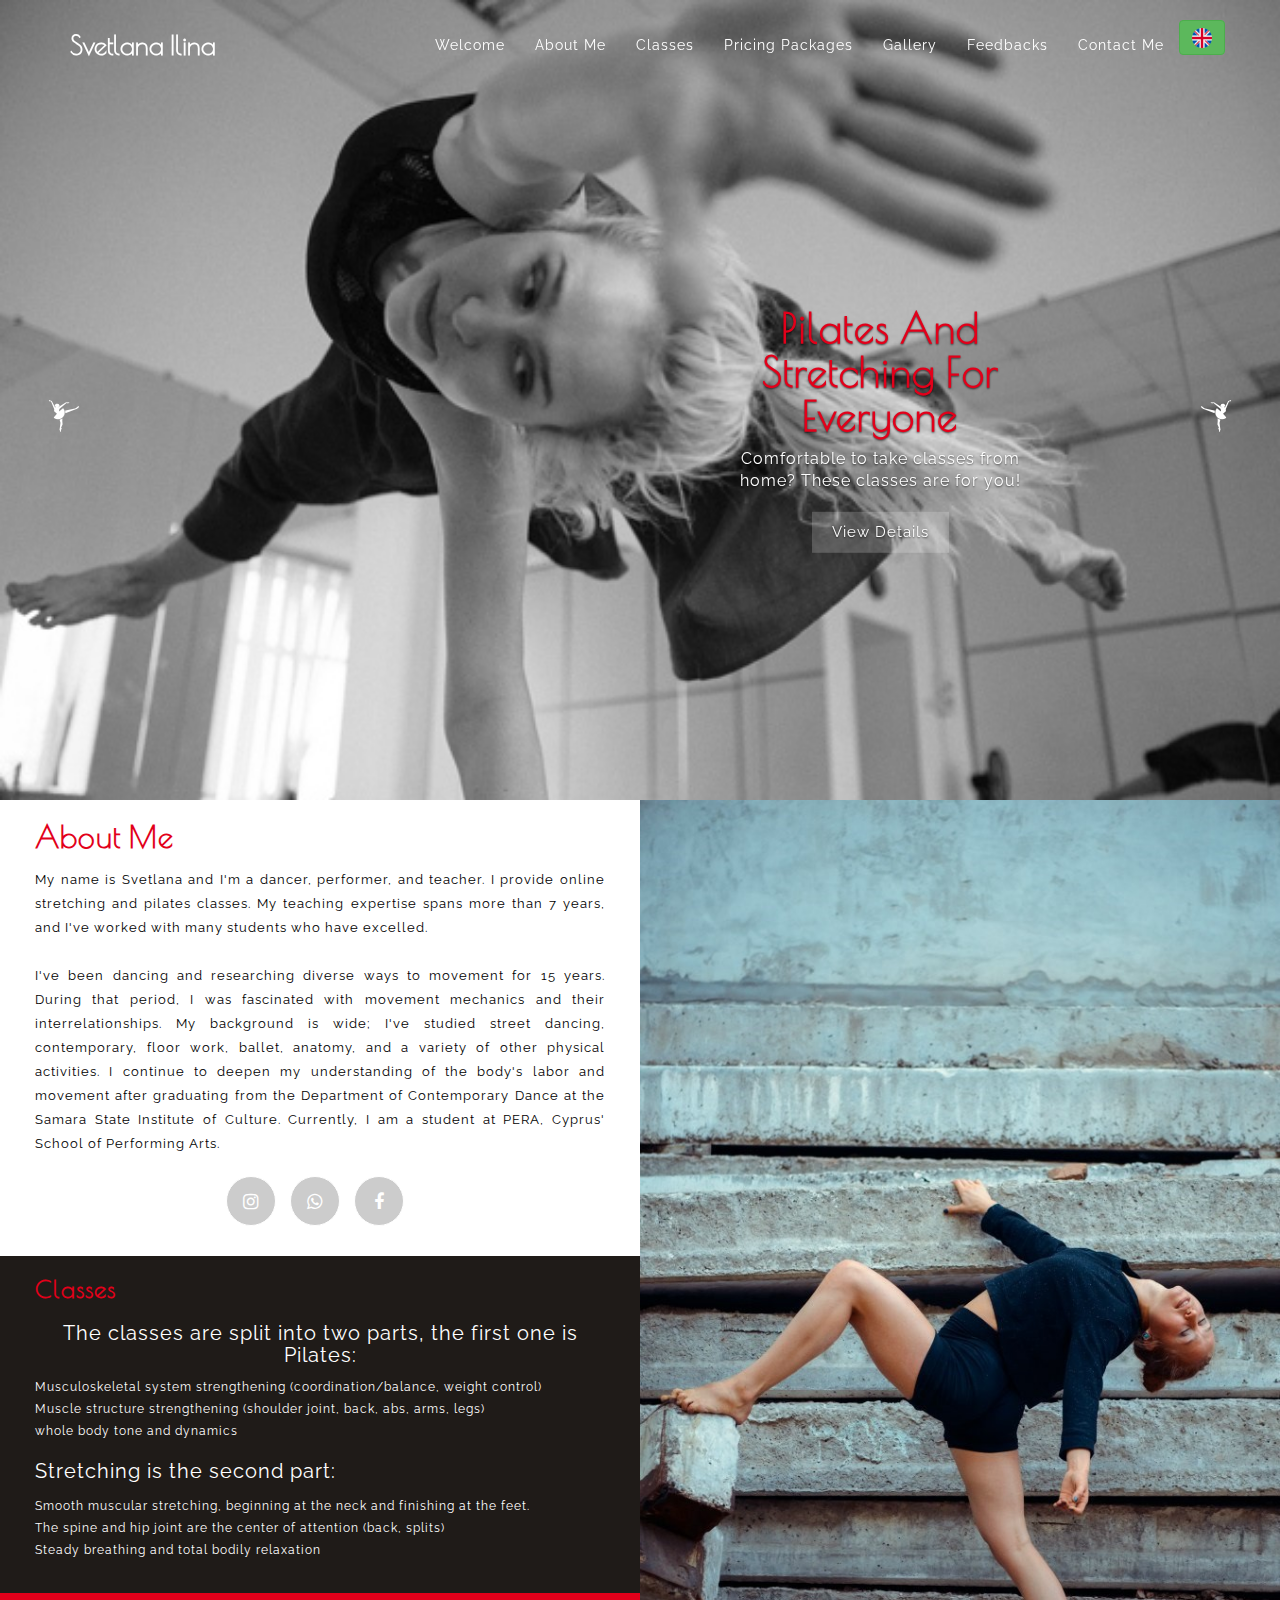
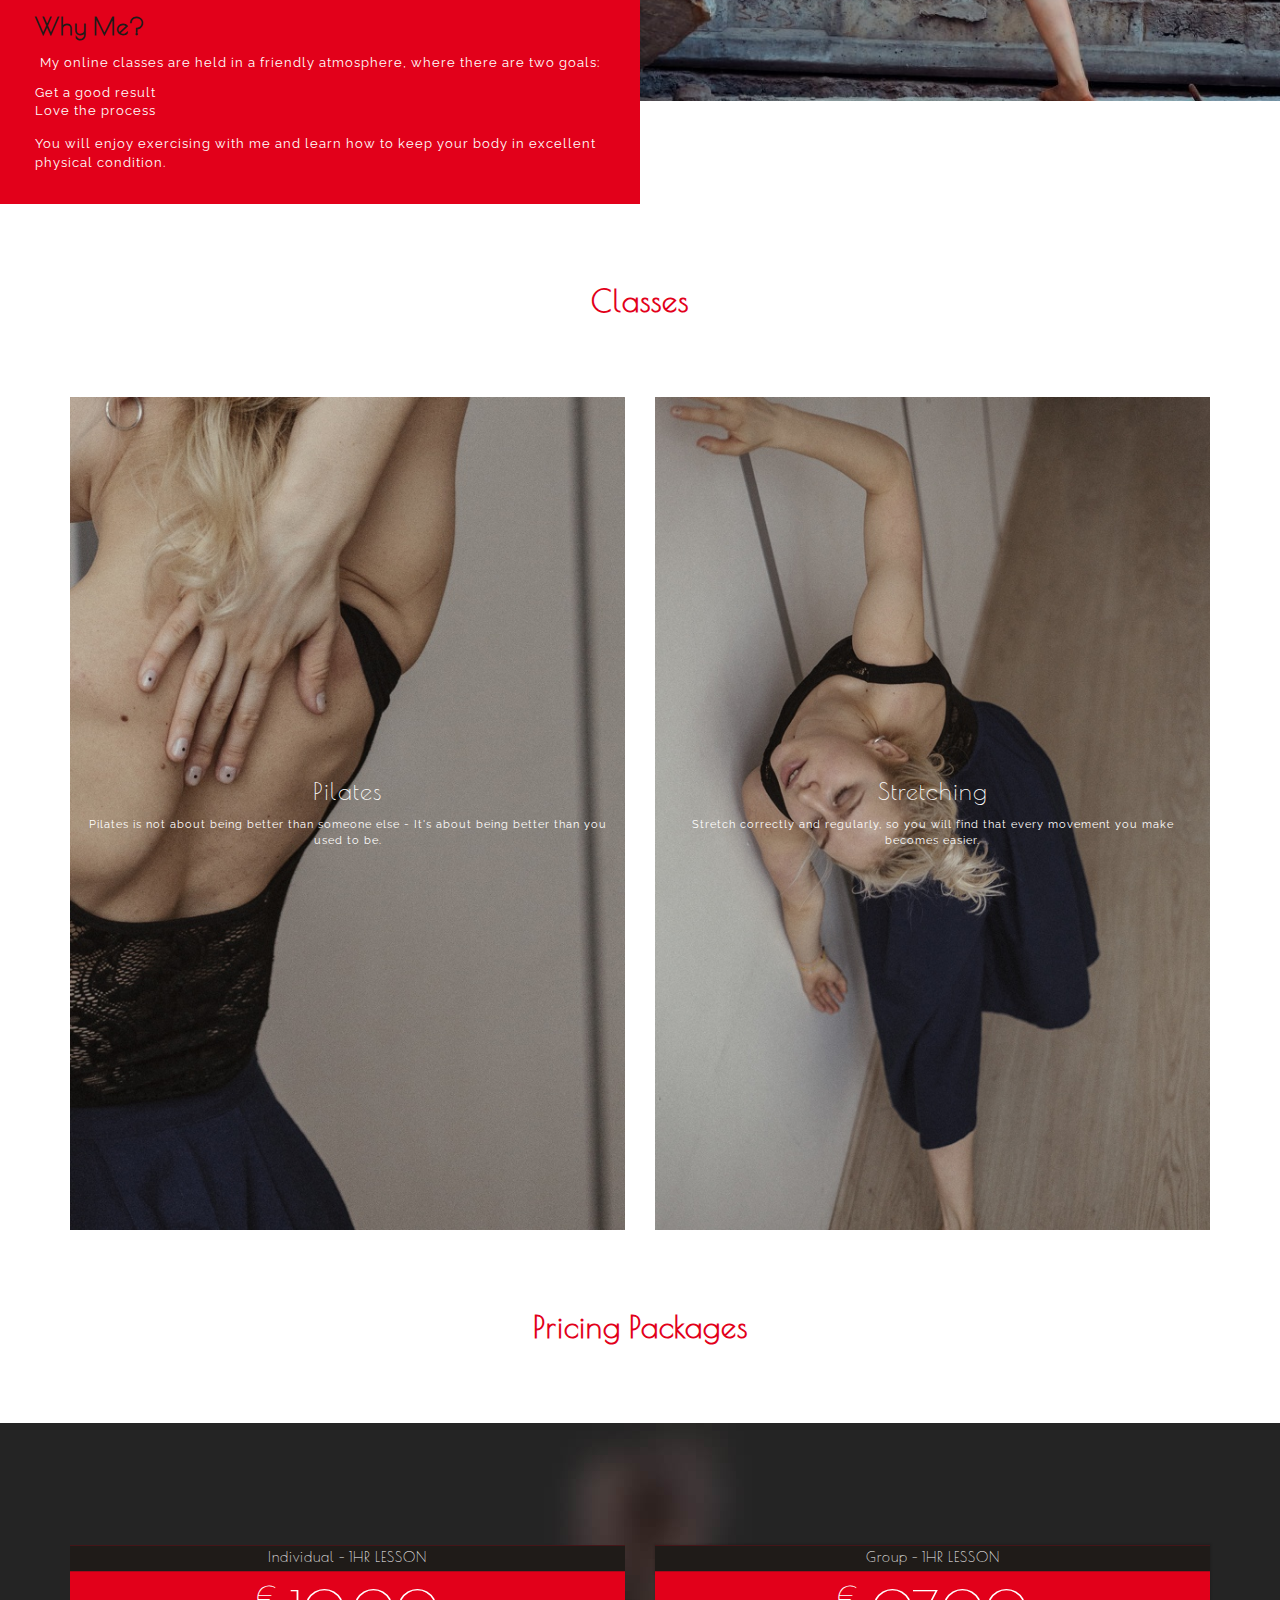
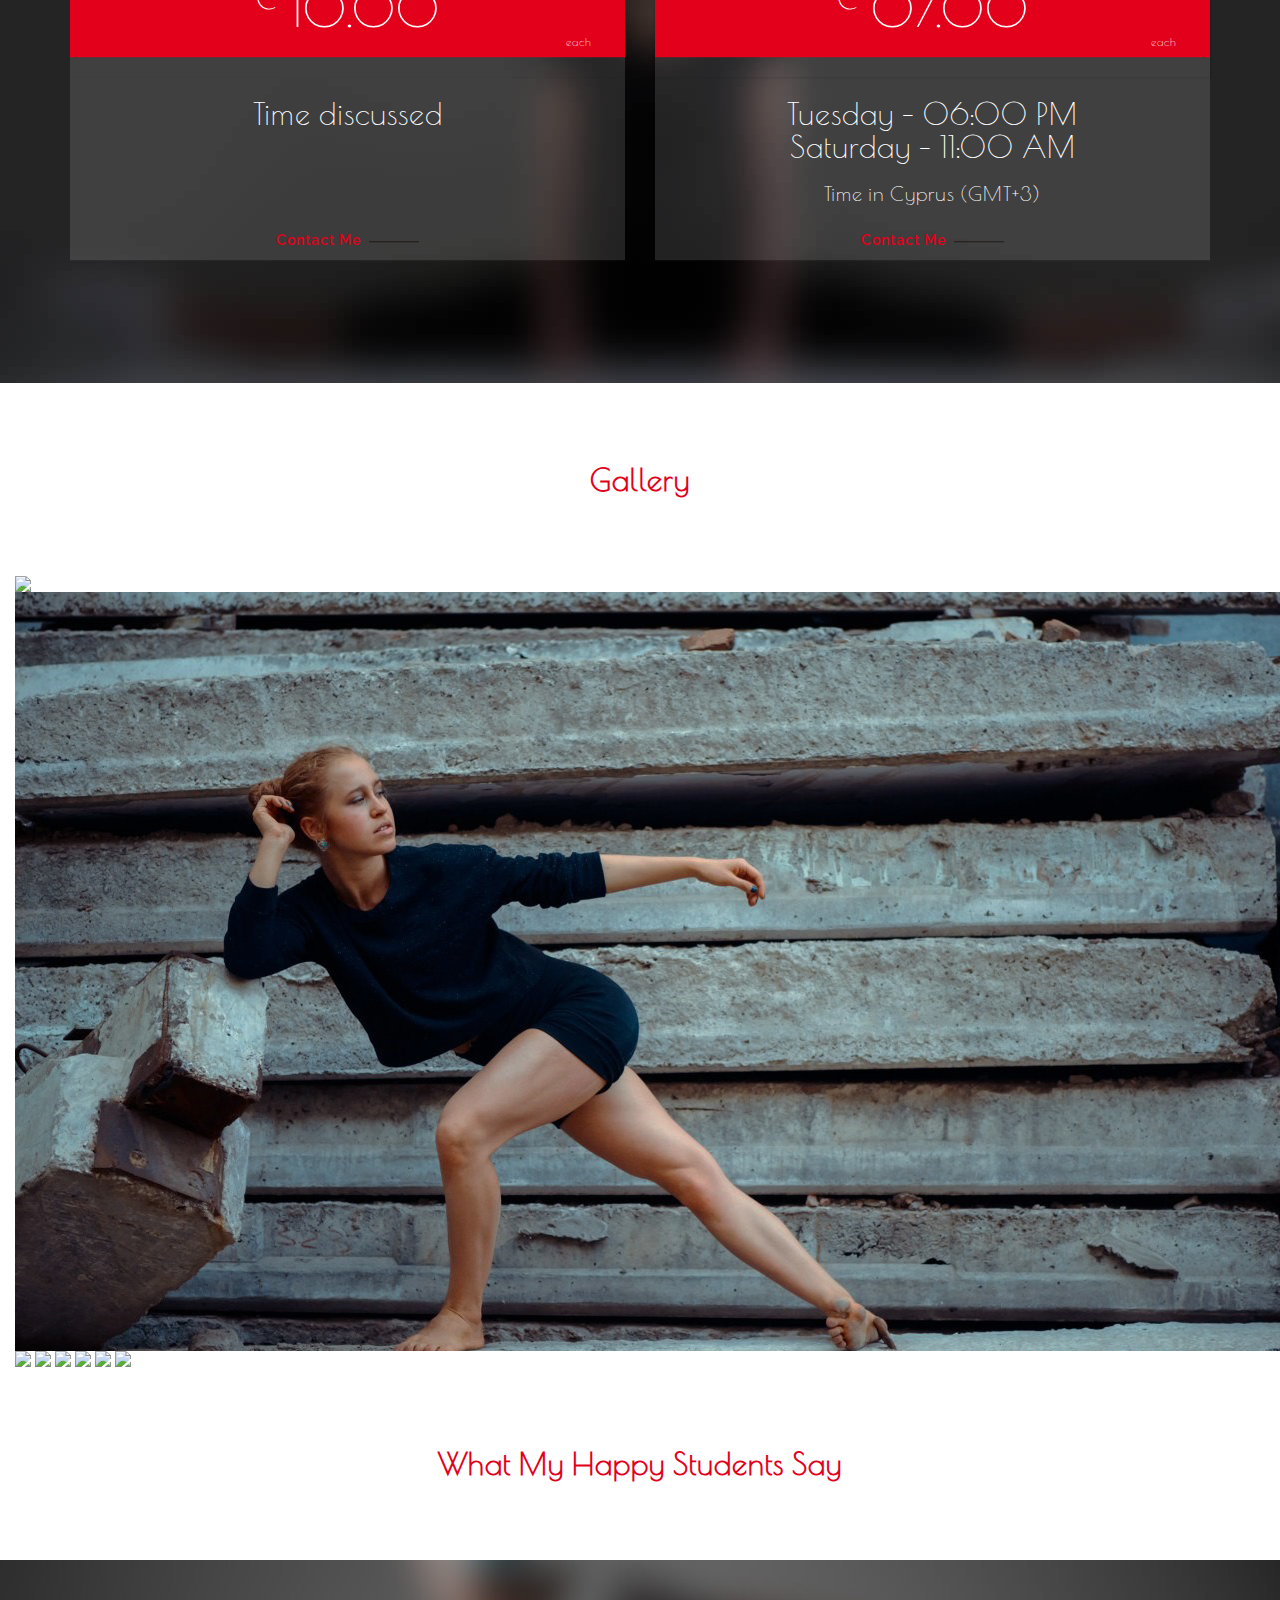
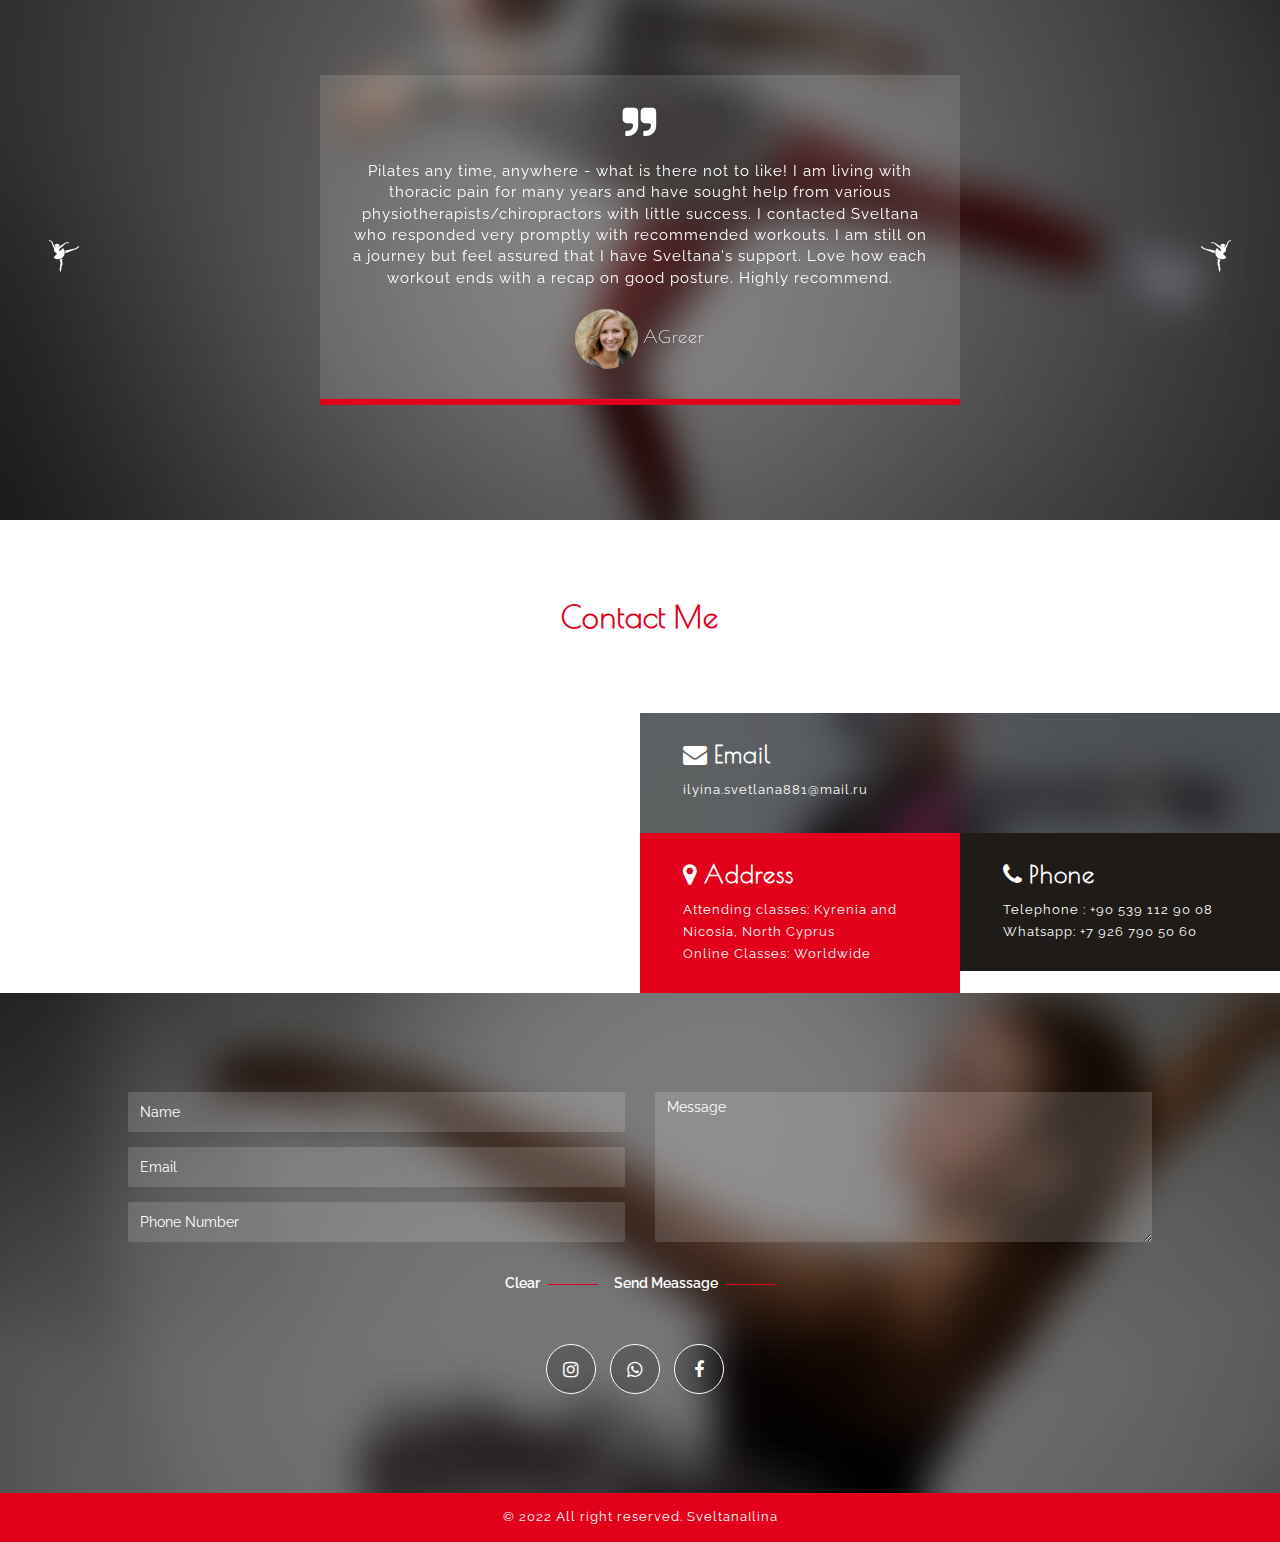
==== commit 75d9d148: "Awdi" ====
--- a/index.html
+++ b/index.html
@@ -1,7 +1,5 @@
-
-
 <!DOCTYPE html>
-<html lang="en">
+<html lang="en" manifest="./css/manifest/demo2.appcache">
     <head>
         <meta charset="utf-8">
         <link rel="stylesheet" href="css/style2.css">
@@ -84,7 +82,7 @@
                                     <div class="col-sm">
                                         <div class="btn-group dropright translate">
                                       <button id="langSel" type="button" class="btn btn-success dropdown-toggle" data-toggle="dropdown" aria-haspopup="true" aria-expanded="false">
-                                        <img src="./images/united-kingdom.png" style="width: 20px; margin-right: 10px;">Translate to
+                                        <img src="./images/united-kingdom.png" style="width: 20px;">
                                       </button>
                                       <div class="dropdown-menu translate-option" style="">
                                        
@@ -236,15 +234,15 @@
                         </div>
                     </div>
                 </div>
-                <div class="row">
+                <div class="row ">
                     
                     <div class="col-md-6 col-sm-3 col-xs-6 width-100perc marginBottom30">
                         <div class="content">
-                            <div class="content-overlay"></div>
+                            <div class="content-overlay PS-details"></div>
                             <div class="classes-img">
                                 <img src="images/class3.jpg" alt="classes" class="img-responsive">
                             </div>
-                            <div class="content-details">
+                            <div class="content-details ">
                                 <h3>Pilates</h3>
                                 <p>Pilates is not about being better than someone else - It's about being better than you used to be.</p>
                             </div>  
@@ -252,11 +250,11 @@
                     </div>
                     <div class="col-md-6 col-sm-3 col-xs-6 width-100perc">
                         <div class="content">
-                            <div class="content-overlay"></div>
+                            <div class="content-overlay PS-details"></div>
                             <div class="classes-img">
                                 <img src="images/class4.jpg" alt="classes" class="img-responsive">
                             </div>
-                            <div class="content-details fadeIn-top fadeIn-right">
+                            <div class="content-details fadeIn-top fadeIn-right ">
                                 <h3>Stretching</h3>
                                 <p>Stretch correctly and regularly, so you will find that every movement you make becomes easier.</p>
                             </div>  
@@ -358,117 +356,20 @@
                         </div>
                     </div>
                 </div>
-                <div class="row">
-                    <div class="gallery-list">
-                        <div class="col-md-12 col-sm-12 col-xs-12">
-                            <!-- <ul class="nav nav-tabs">
-                                <li class="active"><a data-toggle="tab" href="#All">All</a></li>
-                                <li><a data-toggle="tab" href="#tango">Tango Ballroom</a></li>
-                                <li><a data-toggle="tab" href="#acrobat">Acrobat</a></li>
-                                <li><a data-toggle="tab" href="#ballet">Ballet Ballerina</a></li>
-                                <li><a data-toggle="tab" href="#hip">Hip Hop</a></li> -->
-                            </ul>
-                            <div class="tab-content">
-                                <div id="All" class="tab-pane fade in active">
-                                    <div class="row">
-                                        <div class="col-md-4 col-sm-4 col-xs-6 no-padding width-100perc">
-                                            <div class="content">
-                                                <div class="content-overlay"></div>
-                                                <div class="gallery-img">
-                                                    <img src="images/gallery1.jpg" alt="gallery" class="img-responsive">
-                                                </div>
-                                                <div class="content-details fadeIn-top fadeIn-right">
-                                                    <!-- <h3>Hip Hop</h3>
-                                                    <p>Lorem ipsum dolor sit amet, consectetur adipiscing elit Aenean suscipit faucibus.</p> -->
-                                                    <a class="example-image-link img-responsive" href="images/gallery1.jpg" data-lightbox="gallery"></a>
-                                                </div> 
-                                            </div>
-                                        </div>
-                                        <div class="col-md-4 col-sm-4 col-xs-6 no-padding width-100perc">
-                                            <div class="content">
-                                                <div class="content-overlay"></div>
-                                                <div class="gallery-img">
-                                                    <img src="images/gallery2.jpg" alt="gallery" class="img-responsive">
-                                                </div>
-                                                <div class="content-details fadeIn-top fadeIn-right">
-                                                    <!-- <h3>Hip Hop</h3>
-                                                    <p>Lorem ipsum dolor sit amet, consectetur adipiscing elit Aenean suscipit faucibus.</p> -->
-                                                    <a class="example-image-link img-responsive" href="images/gallery2.jpg" data-lightbox="gallery"></a>
-                                                </div> 
-                                            </div>
-                                        </div>
-                                        <div class="col-md-4 col-sm-4 col-xs-6 no-padding width-100perc">
-                                            <div class="content">
-                                                <div class="content-overlay"></div>
-                                                <div class="gallery-img">
-                                                    <img src="images/gallery3.jpg" alt="gallery" class="img-responsive">
-                                                </div>
-                                                <div class="content-details fadeIn-top fadeIn-right">
-                                                    <!-- <h3>Hip Hop</h3>
-                                                    <p>Lorem ipsum dolor sit amet, consectetur adipiscing elit Aenean suscipit faucibus.</p> -->
-                                                    <a class="example-image-link img-responsive" href="images/gallery3.jpg" data-lightbox="gallery"></a>
-                                                </div> 
-                                            </div>
-                                        </div>
-                                        <div class="col-md-4 col-sm-4 col-xs-6 no-padding width-100perc">
-                                            <div class="content">
-                                                <div class="content-overlay"></div>
-                                                <div class="gallery-img">
-                                                    <img src="images/gallery4.jpg" alt="gallery" class="img-responsive">
-                                                </div>
-                                                <div class="content-details fadeIn-top fadeIn-right">
-                                                    <!-- <h3>Hip Hop</h3>
-                                                    <p>Lorem ipsum dolor sit amet, consectetur adipiscing elit Aenean suscipit faucibus.</p> -->
-                                                    <a class="example-image-link img-responsive" href="images/gallery4.jpg" data-lightbox="gallery"></a>
-                                                </div> 
-                                            </div>
-                                        
-                                        </div>
-                                      
-                                        
-                                        
-                                        
-                                    </div>
-
-
-                                    <div class="row">
-                                        <div class="col-md-4 col-sm-4 col-xs-6 no-padding width-100perc">
-                                            <div class="content">
-                                                <div class="content-overlay"></div>
-                                                <div class="gallery-img">
-                                                    <img src="images/gallery5.jpg" alt="gallery" class="img-responsive">
-                                                </div>
-                                                <div class="content-details fadeIn-top fadeIn-right">
-                                                    <!-- <h3>Hip Hop</h3>
-                                                    <p>Lorem ipsum dolor sit amet, consectetur adipiscing elit Aenean suscipit faucibus.</p> -->
-                                                    <a class="example-image-link img-responsive" href="images/gallery5.jpg" data-lightbox="gallery"></a>
-                                                </div> 
-                                            </div>
-                                        </div>
-                                        
-                                        <div class="col-md-4 col-sm-4 col-xs-6 no-padding width-100perc">
-                                            <div class="content">
-                                                <div class="content-overlay"></div>
-                                                <div class="gallery-img">
-                                                    <img src="images/gallery6.jpg" alt="gallery" class="img-responsive">
-                                                </div>
-                                                <div class="content-details fadeIn-top fadeIn-right">
-                                                    <!-- <h3>Hip Hop</h3>
-                                                    <p>Lorem ipsum dolor sit amet, consectetur adipiscing elit Aenean suscipit faucibus.</p> -->
-                                                    <a class="example-image-link img-responsive" href="images/gallery6.jpg" data-lightbox="gallery"></a>
-                                                </div> 
-                                            </div>
-                                        </div>
-                                        
-                                        
-                                        
-                                    </div>
-                                </div>
-                                
-                            </div>
-                        </div>
-                    </div>
-                </div>
+                <div class="gallery-container">
+                    <img src="./images/gallery1.jpg">
+                    <img src="./images/gallery2.jpg">
+                    <img src="./images/gallery7.jpg">
+                    <img src="./images/gallery8.jpg">
+                    <img src="./images/gallery3.jpg">
+                    <img src="./images/gallery4.jpg">
+                    <img src="./images/gallery5.jpg">
+                    <img src="./images/gallery6.jpg">
+                    
+                    
+                    
+                  </div>
+                    
             </div>
         </section>
         <section class="testimonial paddingTop-80" id="testimonial">
@@ -638,8 +539,8 @@
                                                 <div class="form-group">
                                                     <input type="text" id="name" class="form-control placeholder-fix" placeholder="Name" required="" aria-invalid="false">
                                                 </div>
-                                                <div class="form-group">
-                                                    <input type="email" id="contact" class="form-control placeholder-fix" placeholder="Email" required="">
+                                                <div class="form-group"> 
+                                                    <input type="email" id="contact" name="_replyto" class="form-control placeholder-fix" placeholder="Email" required="">
                                                 </div>
                                                 <div class="form-group">
                                                     <input type="text" id="email" class="form-control placeholder-fix" placeholder="Phone Number" required="">
@@ -687,7 +588,7 @@
                 </div>
             </div>
         </section>
-        <div id="google_translate_element" class="float -right">hee</div>
+        <div id="google_translate_element" class="float -right"></div>
         <footer>
             <div class="copyright bgcolor-red">
                 <!--Do not remove Backlink from footer of the template. To remove it you can purchase the Backlink-->
@@ -742,4 +643,4 @@
             <i class="tv-bounce fa fa-angle-double-up"></i>
         </a>
     </body>
-</html>
+</html>